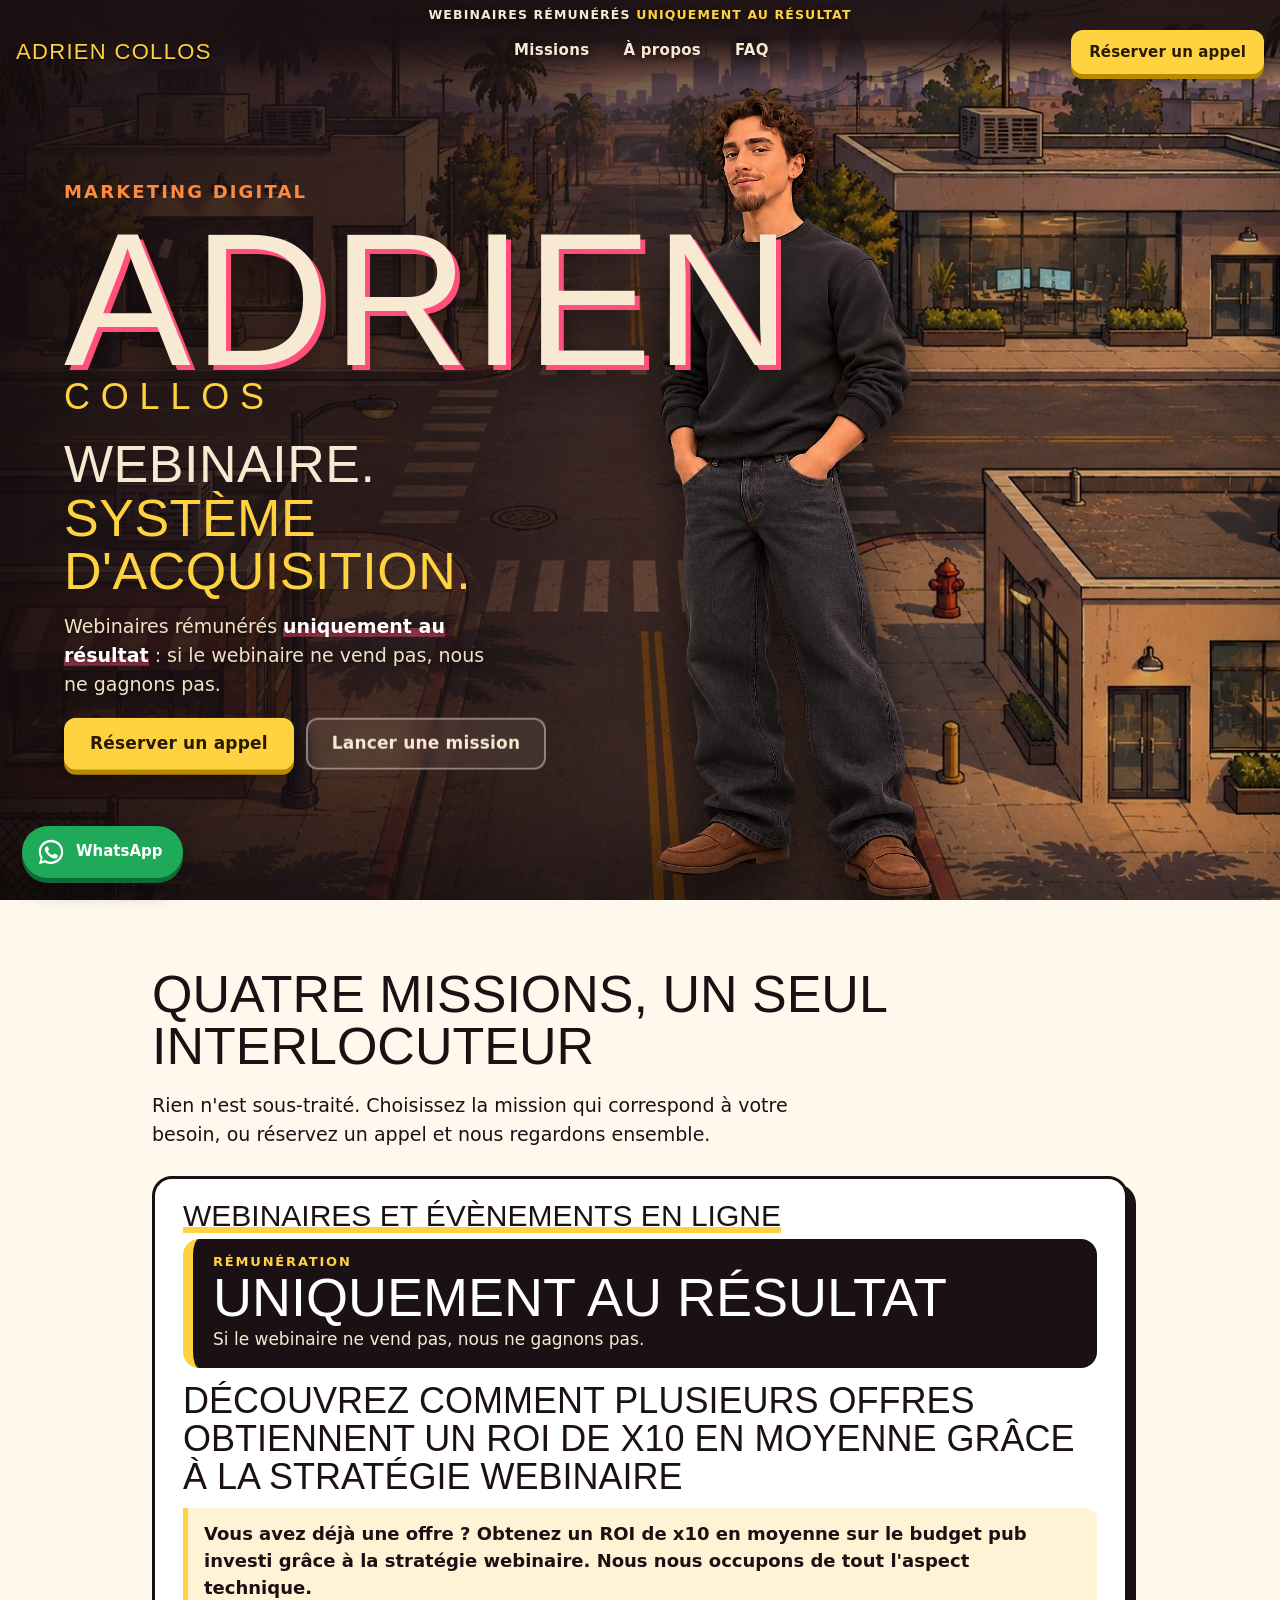
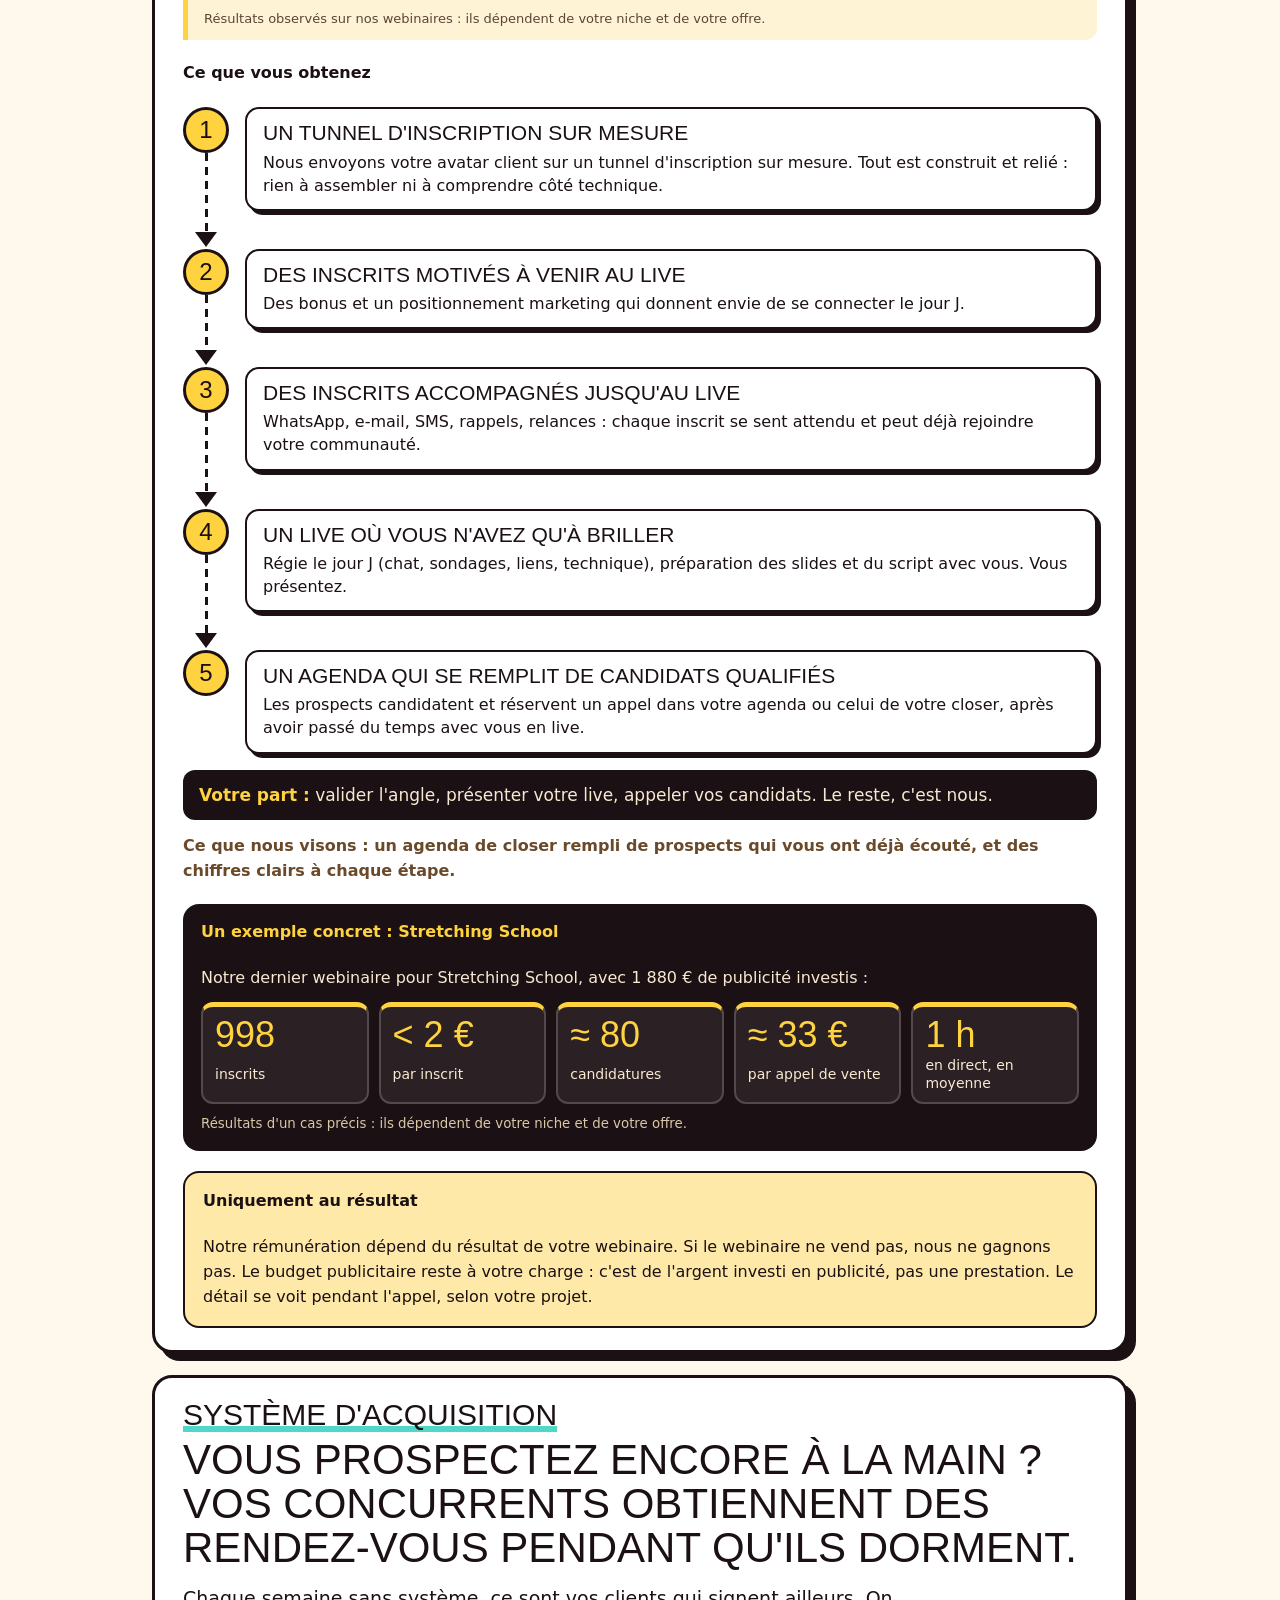
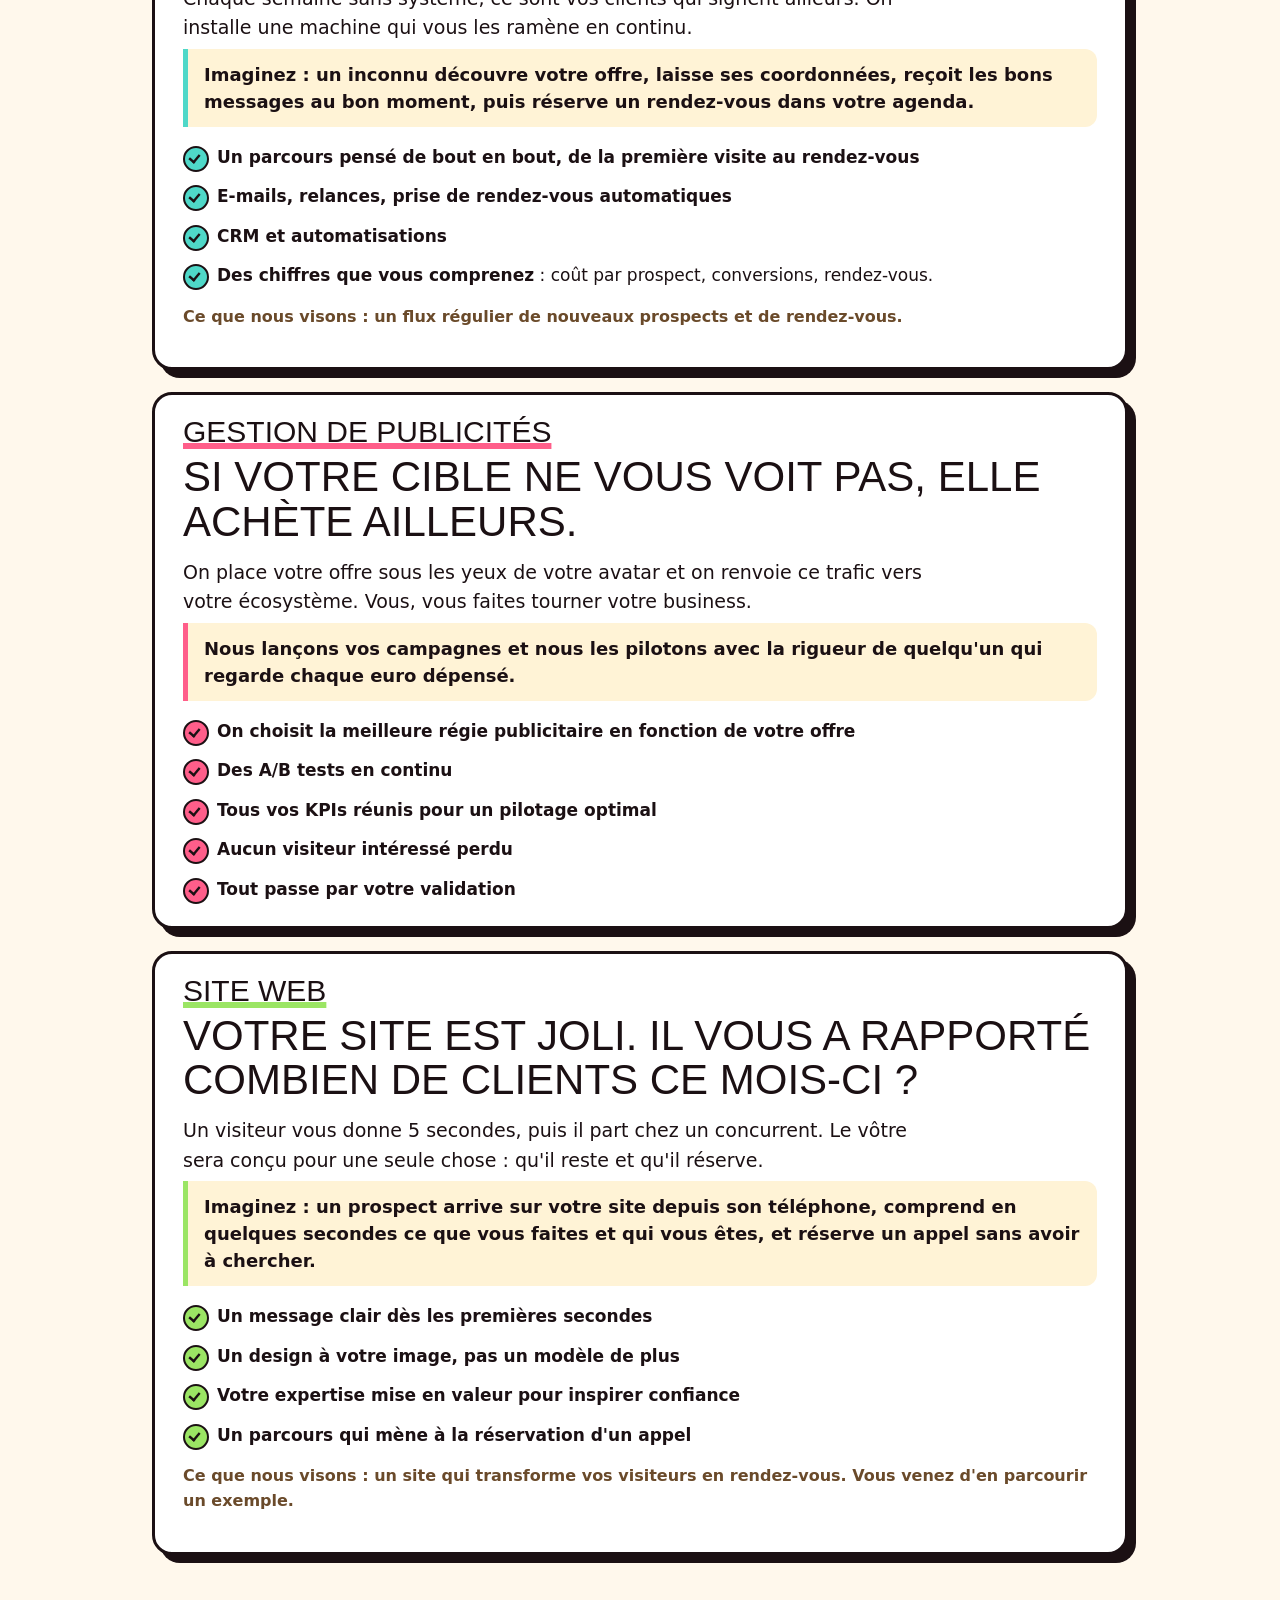
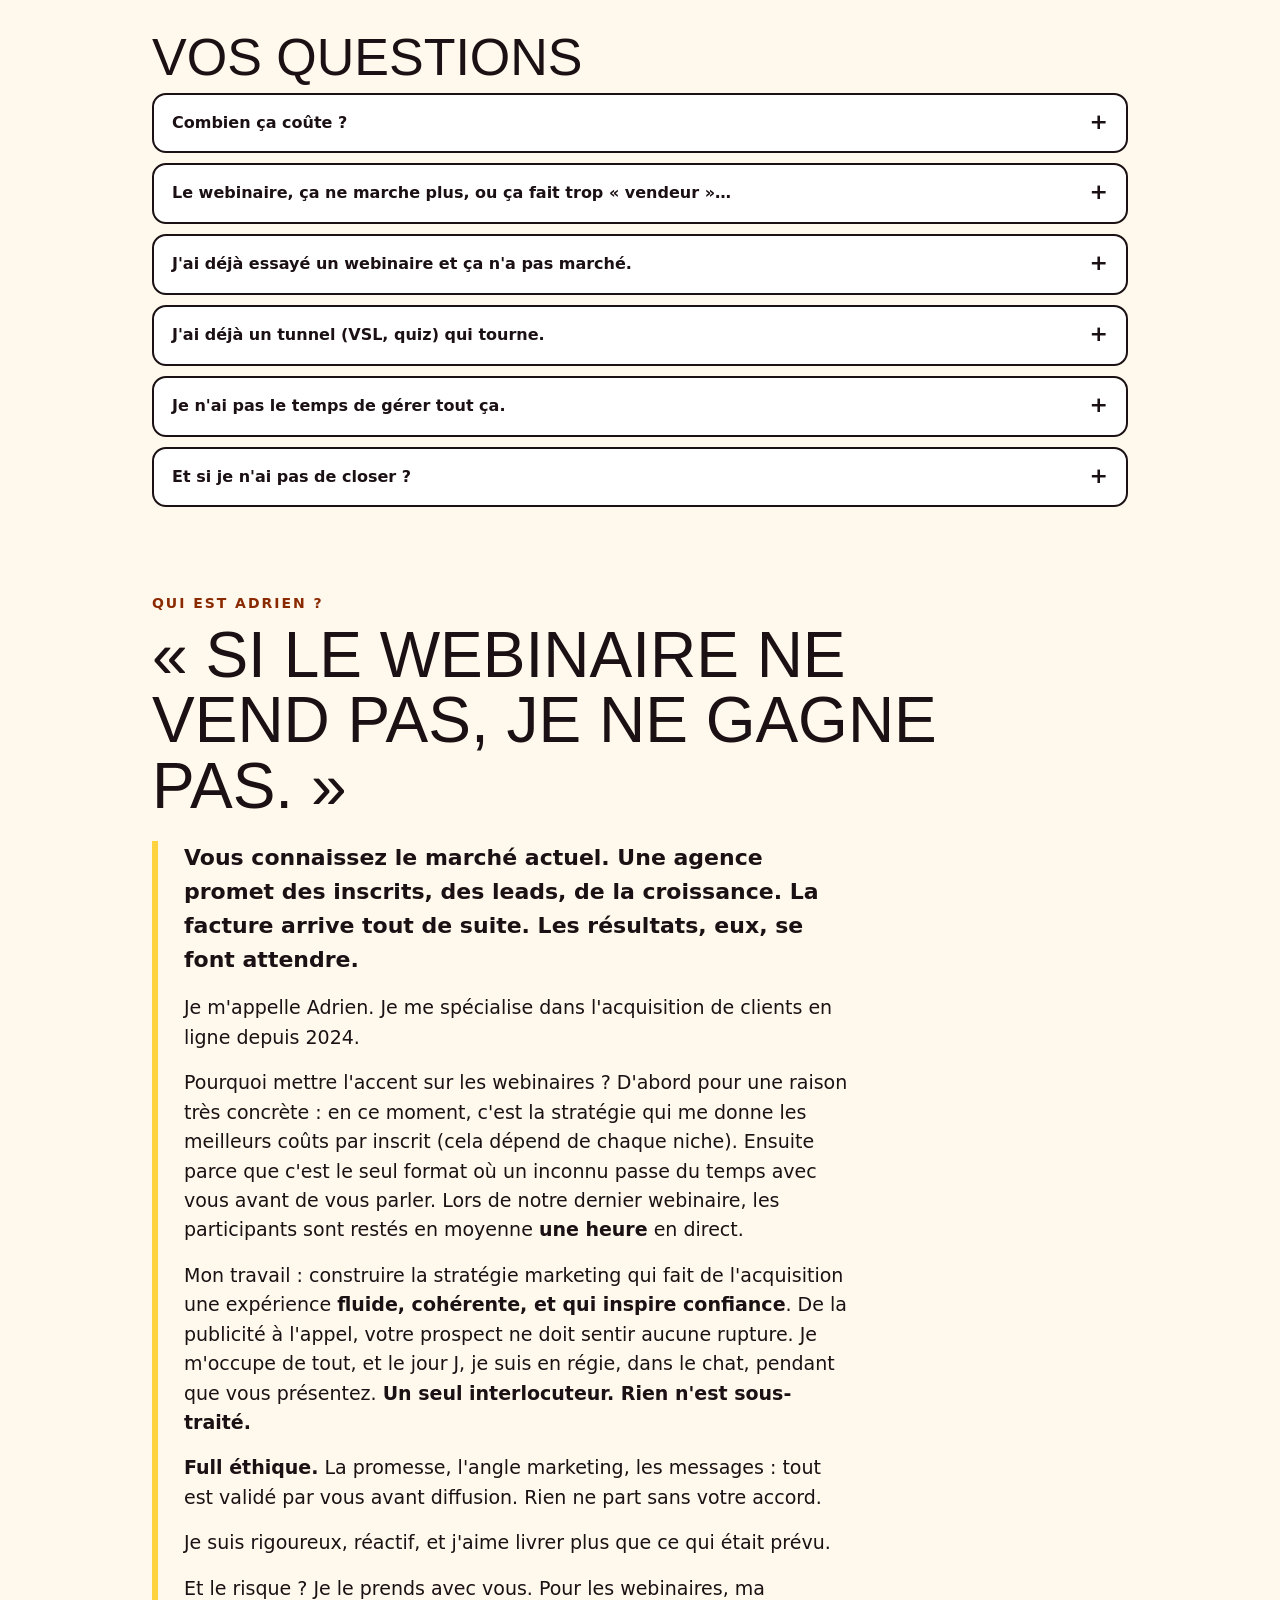
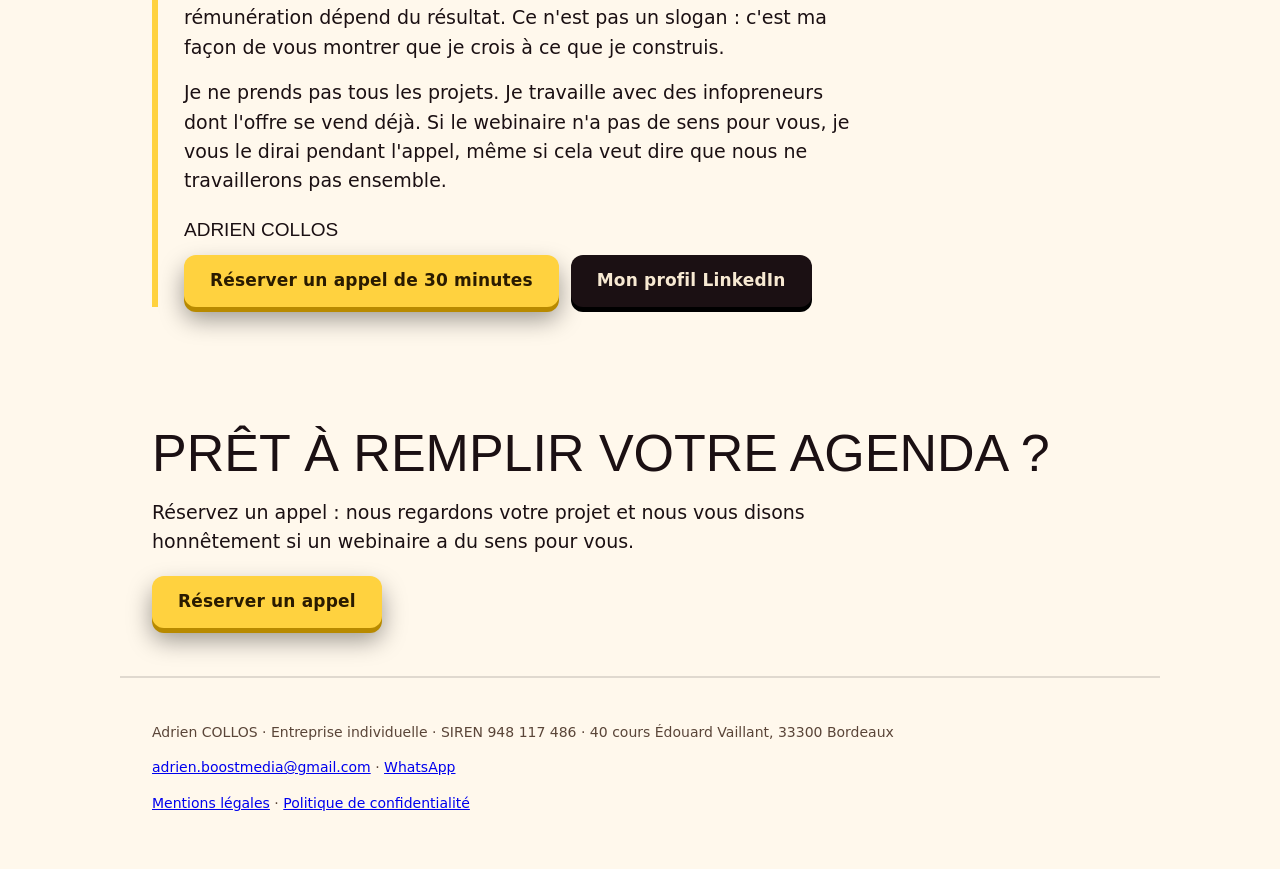
==== index.html @ 46145ba4 "Version dans les liens CSS et JS pour éviter les anciens fichiers en cache Co-Authored-By: Claude So" ====
<!doctype html>
<html lang="fr">
<head>
<meta charset="utf-8">
<meta name="viewport" content="width=device-width,initial-scale=1,viewport-fit=cover">
<title>Adrien COLLOS · Webinaires à la performance et système d'acquisition</title>
<meta name="description" content="Adrien COLLOS met en place votre webinaire automatisé et votre système d'acquisition. Webinaires à la performance : rémunération uniquement au résultat. Réservez un appel.">
<meta name="theme-color" content="#1b1013">
<link rel="canonical" href="https://adriencollos.com/">
<meta property="og:type" content="website">
<meta property="og:locale" content="fr_FR">
<meta property="og:title" content="Adrien COLLOS · Webinaires à la performance">
<meta property="og:description" content="Webinaires à la performance : rémunération uniquement au résultat. Un seul interlocuteur, de la stratégie au jour J.">
<meta property="og:url" content="https://adriencollos.com/">
<meta property="og:image" content="https://adriencollos.com/assets/og-image.jpg">
<meta property="og:image:width" content="1200">
<meta property="og:image:height" content="630">
<meta property="og:image:alt" content="Adrien COLLOS, webinaire et système d'acquisition, rémunération uniquement au résultat">
<meta name="twitter:card" content="summary_large_image">
<link rel="preload" as="image" href="assets/scene-mobile.jpg" media="(orientation: portrait)">
<link rel="preload" as="image" href="assets/scene-desktop.jpg" media="(orientation: landscape)">
<link rel="icon" href="favicon.ico" sizes="48x48">
<link rel="icon" type="image/png" sizes="32x32" href="assets/favicon-32.png">
<link rel="apple-touch-icon" href="assets/apple-touch-icon.png">
<link rel="stylesheet" href="style.css?v=20261125a">
</head>
<body data-mode="landing">
<a class="skip" href="#contenu">Passer l'intro et lire la version texte</a>

<header class="hud" aria-label="Barre principale">
  <p class="hud-strip">Webinaires rémunérés <b>uniquement au résultat</b></p>
  <div class="hud-bar">
    <a class="hud-brand" href="#jeu" aria-label="Adrien COLLOS, retour en haut"><span class="hud-name">Adrien COLLOS</span></a>
    <nav class="hud-nav" aria-label="Sections du site"><a href="#t-missions">Missions</a><a href="#t-about">À propos</a><a href="#t-faq">FAQ</a></nav>
    <a class="btn btn-primary btn-sm" href="reserver.html">Réserver un appel</a>
  </div>
</header>

<main>
<section class="hero" id="jeu" aria-label="Carte interactive des missions">
  <div class="viewport" id="viewport">
    <div class="stage" id="stage">
      <picture>
        <source media="(orientation: portrait)" srcset="assets/scene-mobile.jpg">
        <img id="scene" src="assets/scene-desktop.jpg" width="1672" height="941" alt="Un carrefour de ville au coucher du soleil, avec un studio, un bureau, une boutique et un atelier web." fetchpriority="high" decoding="async">
      </picture>
      <div class="pins" id="pins"></div>
      <div class="avatar" id="avatar" role="img" aria-label="Avatar d'Adrien COLLOS"><span class="shadow"></span><span class="sprite"></span></div>
      <svg class="debug" id="debug" hidden></svg>
    </div>
    <div class="shade" aria-hidden="true"></div>
  </div>

  <div class="hero-avatar" role="img" aria-label="Adrien COLLOS, debout, une main dans la poche, sourire en coin"><i class="ha-top"></i><i class="ha-bottom"></i></div>

  <div class="card" id="card">
    <p class="kicker">Marketing digital</p>
    <h1><span class="big">Adrien</span><span class="small">Collos</span></h1>
    <p class="promise">Webinaire.<br><span>Système d'acquisition.</span></p>
    <p class="trust">Webinaires rémunérés <strong>uniquement au résultat</strong>&nbsp;: si le webinaire ne vend pas, nous ne gagnons pas.</p>
    <div class="cta">
      <a class="btn btn-primary" href="reserver.html">Réserver un appel</a>
      <button class="btn btn-ghost" type="button" id="start">Lancer une mission</button>
    </div>
  </div>

  <p class="toast" id="toast" role="status"></p>

  <div class="map" id="map" aria-label="Mini-carte des missions"></div>

  <nav class="chips" id="chips" aria-label="Missions"></nav>
</section>

<div id="contenu" class="plain">
  <section class="wrap" aria-labelledby="t-missions">
    <h2 id="t-missions">Quatre missions, un seul interlocuteur</h2>
    <p class="lead">Rien n'est sous-traité. Choisissez la mission qui correspond à votre besoin, ou réservez un appel et nous regardons ensemble.</p>

    <div class="missions" id="missions">

      <article class="mission" id="m1" style="--c:#ffd23f" data-n="1" data-short="Webinaires" data-color="#ffd23f">
        <h3 data-title>Webinaires et évènements en ligne</h3>
        <div class="resultbanner"><span>Rémunération</span><strong>Uniquement au résultat</strong><em>Si le webinaire ne vend pas, nous ne gagnons pas.</em></div>
        <p class="headline">Découvrez comment plusieurs offres obtiennent un ROI de x10 en moyenne grâce à la stratégie webinaire</p>
        <p class="scene">Vous avez déjà une offre&nbsp;? Obtenez un ROI de x10 en moyenne sur le budget pub investi grâce à la stratégie webinaire. Nous nous occupons de tout l'aspect technique.<small>Résultats observés sur nos webinaires&nbsp;: ils dépendent de votre niche et de votre offre.</small></p>

        <h4>Ce que vous obtenez</h4>
        <ol class="flow">
          <li><span class="n">1</span><div class="fc"><b>Un tunnel d'inscription sur mesure</b><p>Nous envoyons votre avatar client sur un tunnel d'inscription sur mesure. Tout est construit et relié&nbsp;: rien à assembler ni à comprendre côté technique.</p></div></li>
          <li><span class="n">2</span><div class="fc"><b>Des inscrits motivés à venir au live</b><p>Des bonus et un positionnement marketing qui donnent envie de se connecter le jour J.</p></div></li>
          <li><span class="n">3</span><div class="fc"><b>Des inscrits accompagnés jusqu'au live</b><p>WhatsApp, e-mail, SMS, rappels, relances&nbsp;: chaque inscrit se sent attendu et peut déjà rejoindre votre communauté.</p></div></li>
          <li><span class="n">4</span><div class="fc"><b>Un live où vous n'avez qu'à briller</b><p>Régie le jour J (chat, sondages, liens, technique), préparation des slides et du script avec vous. Vous présentez.</p></div></li>
          <li><span class="n">5</span><div class="fc"><b>Un agenda qui se remplit de candidats qualifiés</b><p>Les prospects candidatent et réservent un appel dans votre agenda ou celui de votre closer, après avoir passé du temps avec vous en live.</p></div></li>
        </ol>
        <p class="yourpart"><b>Votre part&nbsp;:</b> valider l'angle, présenter votre live, appeler vos candidats. Le reste, c'est nous.</p>
        <p class="note">Ce que nous visons : un agenda de closer rempli de prospects qui vous ont déjà écouté, et des chiffres clairs à chaque étape.</p>

        <aside class="proof">
          <h4>Un exemple concret : Stretching School</h4>
          <p>Notre dernier webinaire pour Stretching School, avec 1&nbsp;880&nbsp;€ de publicité investis&nbsp;:</p>
          <div class="stats">
            <div class="stat"><strong>998</strong><span>inscrits</span></div>
            <div class="stat"><strong>&lt;&nbsp;2&nbsp;€</strong><span>par inscrit</span></div>
            <div class="stat"><strong>≈&nbsp;80</strong><span>candidatures</span></div>
            <div class="stat"><strong>≈&nbsp;33&nbsp;€</strong><span>par appel de vente</span></div>
            <div class="stat"><strong>1&nbsp;h</strong><span>en direct, en moyenne</span></div>
          </div>
          <small>Résultats d'un cas précis&nbsp;: ils dépendent de votre niche et de votre offre.</small>
        </aside>

        <aside class="model">
          <h4>Uniquement au résultat</h4>
          <p>Notre rémunération dépend du résultat de votre webinaire. Si le webinaire ne vend pas, nous ne gagnons pas. Le budget publicitaire reste à votre charge&nbsp;: c'est de l'argent investi en publicité, pas une prestation. Le détail se voit pendant l'appel, selon votre projet.</p>
        </aside>
      </article>

      <article class="mission" id="m2" style="--c:#4fd8c8" data-n="2" data-short="Acquisition" data-color="#4fd8c8">
        <h3 data-title>Système d'acquisition</h3>
        <p class="hook">Vous prospectez encore à la main&nbsp;? Vos concurrents obtiennent des rendez-vous pendant qu'ils dorment.</p>
        <p class="pitch">Chaque semaine sans système, ce sont vos clients qui signent ailleurs. On installe une machine qui vous les ramène en continu.</p>
        <p class="scene">Imaginez&nbsp;: un inconnu découvre votre offre, laisse ses coordonnées, reçoit les bons messages au bon moment, puis réserve un rendez-vous dans votre agenda.</p>
        <ul class="perks">
          <li><b>Un parcours pensé de bout en bout, de la première visite au rendez-vous</b></li>
          <li><b>E-mails, relances, prise de rendez-vous automatiques</b></li>
          <li><b>CRM et automatisations</b></li>
          <li><b>Des chiffres que vous comprenez</b>&nbsp;: coût par prospect, conversions, rendez-vous.</li>
        </ul>
        <p class="note">Ce que nous visons&nbsp;: un flux régulier de nouveaux prospects et de rendez-vous.</p>
      </article>

      <article class="mission" id="m3" style="--c:#ff5e8a" data-n="3" data-short="Publicités" data-color="#ff5e8a">
        <h3 data-title>Gestion de publicités</h3>
        <p class="hook">Si votre cible ne vous voit pas, elle achète ailleurs.</p>
        <p class="pitch">On place votre offre sous les yeux de votre avatar et on renvoie ce trafic vers votre écosystème. Vous, vous faites tourner votre business.</p>
        <p class="scene">Nous lançons vos campagnes et nous les pilotons avec la rigueur de quelqu'un qui regarde chaque euro dépensé.</p>
        <ul class="perks">
          <li><b>On choisit la meilleure régie publicitaire en fonction de votre offre</b></li>
          <li><b>Des A/B tests en continu</b></li>
          <li><b>Tous vos KPIs réunis pour un pilotage optimal</b></li>
          <li><b>Aucun visiteur intéressé perdu</b></li>
          <li><b>Tout passe par votre validation</b></li>
        </ul>
      </article>

      <article class="mission" id="m4" style="--c:#9be564" data-n="4" data-short="Site web" data-color="#9be564">
        <h3 data-title>Site web</h3>
        <p class="hook">Votre site est joli. Il vous a rapporté combien de clients ce mois-ci&nbsp;?</p>
        <p class="pitch">Un visiteur vous donne 5 secondes, puis il part chez un concurrent. Le vôtre sera conçu pour une seule chose&nbsp;: qu'il reste et qu'il réserve.</p>
        <p class="scene">Imaginez&nbsp;: un prospect arrive sur votre site depuis son téléphone, comprend en quelques secondes ce que vous faites et qui vous êtes, et réserve un appel sans avoir à chercher.</p>
        <ul class="perks">
          <li><b>Un message clair dès les premières secondes</b></li>
          <li><b>Un design à votre image, pas un modèle de plus</b></li>
          <li><b>Votre expertise mise en valeur pour inspirer confiance</b></li>
          <li><b>Un parcours qui mène à la réservation d'un appel</b></li>
        </ul>
        <p class="note">Ce que nous visons&nbsp;: un site qui transforme vos visiteurs en rendez-vous. Vous venez d'en parcourir un exemple.</p>
      </article>
    </div>
  </section>

  <section class="wrap" aria-labelledby="t-faq">
    <h2 id="t-faq">Vos questions</h2>
    <details><summary>Combien ça coûte&nbsp;?</summary><p>Pour les webinaires, notre rémunération est uniquement au résultat&nbsp;: si le webinaire ne vend pas, nous ne gagnons pas. Le budget publicitaire reste à votre charge. Pour les autres missions, le tarif dépend de votre projet. Dans tous les cas, nous en parlons pendant l'appel.</p></details>
    <details><summary>Le webinaire, ça ne marche plus, ou ça fait trop «&nbsp;vendeur&nbsp;»…</summary><p>Notre objectif n'est pas le nombre d'inscrits mais la candidature qualifiée&nbsp;: un prospect qui a passé du temps avec vous avant l'appel. Pour Stretching School, les participants sont restés en moyenne une heure en direct.</p></details>
    <details><summary>J'ai déjà essayé un webinaire et ça n'a pas marché.</summary><p>Souvent, le problème vient d'un point précis&nbsp;: la promesse, la publicité, les relances, la régie ou le passage à la candidature. Nous commençons par l'identifier pendant l'appel.</p></details>
    <details><summary>J'ai déjà un tunnel (VSL, quiz) qui tourne.</summary><p>Le webinaire s'ajoute à votre tunnel existant&nbsp;: il alimente l'agenda de votre closer sans le remplacer.</p></details>
    <details><summary>Je n'ai pas le temps de gérer tout ça.</summary><p>Vous avez un seul interlocuteur pour tout&nbsp;: stratégie, tunnel, automatisations, publicité et régie le jour J. Rien n'est sous-traité.</p></details>
    <details><summary>Et si je n'ai pas de closer&nbsp;?</summary><p>C'est un point à aborder pendant l'appel, selon votre situation.</p></details>
  </section>

  <section class="wrap about" aria-labelledby="t-about">
    <p class="about-kicker">Qui est Adrien&nbsp;?</p>
    <h2 id="t-about">«&nbsp;Si le webinaire ne vend pas, je ne gagne pas.&nbsp;»</h2>
    <div class="about-body">
      <p class="about-lead">Vous connaissez le marché actuel. Une agence promet des inscrits, des leads, de la croissance. La facture arrive tout de suite. Les résultats, eux, se font attendre.</p>
      <p>Je m'appelle Adrien. Je me spécialise dans l'acquisition de clients en ligne depuis 2024.</p>
      <p>Pourquoi mettre l'accent sur les webinaires&nbsp;? D'abord pour une raison très concrète&nbsp;: en ce moment, c'est la stratégie qui me donne les meilleurs coûts par inscrit (cela dépend de chaque niche). Ensuite parce que c'est le seul format où un inconnu passe du temps avec vous avant de vous parler. Lors de notre dernier webinaire, les participants sont restés en moyenne <strong>une heure</strong> en direct.</p>
      <p>Mon travail&nbsp;: construire la stratégie marketing qui fait de l'acquisition une expérience <strong>fluide, cohérente, et qui inspire confiance</strong>. De la publicité à l'appel, votre prospect ne doit sentir aucune rupture. Je m'occupe de tout, et le jour J, je suis en régie, dans le chat, pendant que vous présentez. <strong>Un seul interlocuteur. Rien n'est sous-traité.</strong></p>
      <p><strong>Full éthique.</strong> La promesse, l'angle marketing, les messages&nbsp;: tout est validé par vous avant diffusion. Rien ne part sans votre accord.</p>
      <p>Je suis rigoureux, réactif, et j'aime livrer plus que ce qui était prévu.</p>
      <p>Et le risque&nbsp;? Je le prends avec vous. Pour les webinaires, ma rémunération dépend du résultat. Ce n'est pas un slogan&nbsp;: c'est ma façon de vous montrer que je crois à ce que je construis.</p>
      <p>Je ne prends pas tous les projets. Je travaille avec des infopreneurs dont l'offre se vend déjà. Si le webinaire n'a pas de sens pour vous, je vous le dirai pendant l'appel, même si cela veut dire que nous ne travaillerons pas ensemble.</p>
      <p class="about-sign">Adrien COLLOS</p>
      <p class="about-cta"><a class="btn btn-primary" href="reserver.html">Réserver un appel de 30&nbsp;minutes</a> <a class="btn btn-dark" href="https://www.linkedin.com/in/adrien-collos-795b80221/" target="_blank" rel="noopener">Mon profil LinkedIn</a></p>
    </div>
  </section>

  <section class="wrap final" aria-labelledby="t-final">
    <h2 id="t-final">Prêt à remplir votre agenda&nbsp;?</h2>
    <p class="lead">Réservez un appel&nbsp;: nous regardons votre projet et nous vous disons honnêtement si un webinaire a du sens pour vous.</p>
    <a class="btn btn-primary" href="reserver.html">Réserver un appel</a>
  </section>

  <footer class="wrap foot">
    <p>Adrien COLLOS · Entreprise individuelle · SIREN 948 117 486 · 40 cours Édouard Vaillant, 33300 Bordeaux</p>
    <p><a href="mailto:adrien.boostmedia@gmail.com">adrien.boostmedia@gmail.com</a> · <a href="https://wa.me/33689753526" target="_blank" rel="noopener">WhatsApp</a></p>
    <p><a href="mentions-legales.html">Mentions légales</a> · <a href="confidentialite.html">Politique de confidentialité</a></p>
  </footer>
</div>
</main>

<dialog id="mission-dialog" aria-labelledby="md-title">
  <div class="dlg">
    <button class="x" type="button" data-close aria-label="Fermer">×</button>
    <p class="md-kicker" id="md-kicker"></p>
    <h2 id="md-title"></h2>
    <div id="md-body"></div>
    <div class="md-foot"><a class="btn btn-primary" href="reserver.html">En parler lors d'un appel</a></div>
  </div>
</dialog>

<a class="wa" href="https://wa.me/33689753526?text=Bonjour%20Adrien%2C%20je%20vous%20%C3%A9cris%20depuis%20votre%20site." target="_blank" rel="noopener" aria-label="Écrire à Adrien sur WhatsApp">
  <svg viewBox="0 0 32 32" width="30" height="30" aria-hidden="true"><path fill="currentColor" d="M16 3C8.8 3 3 8.7 3 15.8c0 2.5.7 4.8 2 6.8L3 29l6.6-1.9c1.9 1 4 1.6 6.4 1.6 7.2 0 13-5.7 13-12.8S23.2 3 16 3zm0 23.300c-2.100 0-4-.6-5.700-1.600l-.4-.2-3.900 1.100 1.100-3.800-.3-.4a10.200 10.200 0 0 1-1.600-5.500C5.200 10.200 10 5.600 16 5.600s10.800 4.600 10.800 10.200S21.900 26.300 16 26.300zm5.900-7.600c-.3-.2-1.900-.9-2.200-1-.3-.1-.5-.2-.7.200-.2.300-.8 1-1 1.200-.2.200-.4.200-.7.100-.3-.2-1.400-.5-2.600-1.600-1-.9-1.600-1.900-1.800-2.200-.2-.3 0-.5.100-.7l.5-.6c.2-.2.200-.3.300-.5.100-.2.100-.4 0-.6l-1-2.300c-.3-.6-.5-.5-.7-.5h-.6c-.2 0-.6.100-.9.400-.3.300-1.200 1.100-1.200 2.800s1.200 3.200 1.400 3.500c.2.200 2.400 3.700 5.900 5.100 3.500 1.400 3.500.9 4.100.9.600-.1 2-.8 2.300-1.600.3-.8.300-1.500.2-1.600-.1-.2-.3-.3-.6-.4z"/></svg>
  <span>WhatsApp</span>
</a>

<script src="main.js?v=20261125a"></script>
</body>
</html>
---- style.css ----
:root{
  --ink:#1b1013; --ink2:#2a181c; --sand:#f7e9d2; --paper:#fff8ec; --orange:#ff8a3d; --pink:#ff4f7a; --yel:#ffd23f; --teal:#4fd8c8;
  --display:"Impact","Haettenschweiler","Arial Narrow Bold","Arial Black",sans-serif;
  --body:system-ui,-apple-system,"Segoe UI",Roboto,"Helvetica Neue",Arial,sans-serif;
}
*{box-sizing:border-box}
html{scroll-behavior:smooth}
body{margin:0;background:var(--ink);color:var(--sand);font-family:var(--body);line-height:1.55;-webkit-font-smoothing:antialiased}
img{max-width:100%}
.skip{position:absolute;left:12px;top:-60px;z-index:100;background:var(--yel);color:#000;padding:10px 14px;border-radius:8px;font-weight:700;text-decoration:none}
.skip:focus{top:12px}
.sr-only{position:absolute;width:1px;height:1px;overflow:hidden;clip:rect(0 0 0 0);white-space:nowrap}

/* boutons */
.btn{display:inline-flex;align-items:center;justify-content:center;gap:8px;min-height:52px;padding:0 24px;border-radius:12px;border:2px solid transparent;font:800 17px/1 var(--body);letter-spacing:.01em;text-decoration:none;cursor:pointer;transition:transform .15s,box-shadow .15s,background .15s}
.btn:focus-visible,.pin:focus-visible,.chip:focus-visible,.x:focus-visible,summary:focus-visible{outline:3px solid #fff;outline-offset:3px}
.btn-primary{background:var(--yel);color:#2a1b00;box-shadow:0 5px 0 #b88a00,0 12px 24px #0006}
.btn-primary:hover{transform:translateY(2px);box-shadow:0 3px 0 #b88a00,0 8px 18px #0006}
.btn-ghost{background:#ffffff14;color:var(--sand);border-color:#ffffff66;backdrop-filter:blur(6px)}
.btn-ghost:hover{background:#ffffff26}
.btn-sm{min-height:44px;padding:0 16px;font-size:15px}

/* HUD */
.hud{position:fixed;z-index:30;left:0;right:0;top:0;display:flex;align-items:center;justify-content:space-between;gap:12px;padding:10px 16px;padding-top:max(10px,env(safe-area-inset-top));background:linear-gradient(#1b1013d9,#1b101300);pointer-events:none}
.hud>*{pointer-events:auto}
.hud.solid{background:#1b1013f5;box-shadow:0 6px 20px #0006;transition:background .3s}
.hud-name{font:400 22px/1 var(--display);letter-spacing:.06em;text-transform:uppercase;color:var(--sand);text-shadow:0 2px 0 #000a}
.hud-mode{display:none;font-size:19px;font-weight:800;letter-spacing:.05em;text-transform:uppercase;color:var(--sand);text-shadow:0 2px 10px #000c}
.hud-mode::before{content:"";display:inline-block;width:28px;height:3px;background:var(--yel);vertical-align:middle;margin-right:12px}
@media(min-width:900px){.hud-mode{display:inline-block}}

/* scène */
.hero{position:relative;height:100svh;min-height:560px;overflow:hidden;background:#2a1a16}
.viewport{position:absolute;inset:0;overflow:hidden}
.stage{position:absolute;left:0;top:0;transform-origin:0 0;will-change:transform;background:linear-gradient(#6a3340 0%,#c8693c 22%,#7a4a38 45%,#3a2622 100%)}
.stage picture,.stage img{display:block;width:100%;height:100%}
.stage img{user-select:none;-webkit-user-drag:none}
.shade{position:absolute;inset:0;pointer-events:none;transition:opacity .6s;background:
  linear-gradient(90deg,#1b1013e6 0%,#1b1013bf 35%,#1b101355 62%,#1b101300 100%)}
body[data-mode="game"] .shade{opacity:0}
.viewport::after{content:"";position:absolute;inset:0;pointer-events:none;box-shadow:inset 0 0 160px #0008}
body[data-mode="landing"] .stage img{filter:brightness(.92)}
.stage img{transition:filter .6s}

/* avatar */
.avatar{position:absolute;z-index:5;left:0;top:0;pointer-events:none}
.avatar .sprite{position:absolute;left:50%;bottom:0;display:block;background-repeat:no-repeat;transform:translateX(-50%);filter:drop-shadow(0 6px 6px #0006)}
.avatar .shadow{position:absolute;left:50%;bottom:-2%;width:60%;height:12%;transform:translateX(-50%);border-radius:50%;background:radial-gradient(#000a,#0000 70%)}
.avatar.flip .sprite{transform:translateX(-50%) scaleX(-1)}

/* pastilles de mission */
.pins{position:absolute;inset:0}
.pin{position:absolute;z-index:6;transform:translate(-50%,-100%);display:flex;flex-direction:column;align-items:center;gap:6px;border:0;background:none;padding:6px;cursor:pointer;font-family:var(--body);color:#fff}
.pin .dot{width:var(--pd,64px);height:var(--pd,64px);border-radius:50%;display:grid;place-items:center;background:var(--c);color:#1b1013;font:400 calc(var(--pd,64px)*.55)/1 var(--display);border:calc(var(--pd,64px)*.07) solid #1b1013;box-shadow:0 0 0 calc(var(--pd,64px)*.06) #fff,0 8px 18px #0008}
.pin .lbl{font-weight:800;font-size:var(--pf,20px);letter-spacing:.02em;background:#1b1013e6;color:#fff;border-radius:8px;padding:.25em .6em;white-space:nowrap;border:1px solid var(--c)}
.pin:hover .dot,.pin.on .dot{transform:scale(1.12)}
.pin::after{content:"";position:absolute;left:50%;top:calc(var(--pd,64px) + 4px);width:var(--pd,64px);height:var(--pd,64px);margin-left:calc(var(--pd,64px)/-2);border-radius:50%;border:3px solid var(--c);opacity:0;pointer-events:none}
@keyframes bob{50%{transform:translateY(-6px)}}
@keyframes ring{0%{opacity:.9;transform:scale(.8)}100%{opacity:0;transform:scale(1.7)}}

/* carte d'accueil */
.card{position:absolute;z-index:10;left:clamp(18px,5vw,84px);top:50%;transform:translateY(-46%);width:min(560px,calc(100% - 36px));transition:opacity .5s,transform .5s;display:flex;flex-direction:column;gap:14px}
body[data-mode="game"] .card{opacity:0;pointer-events:none;transform:translateY(-46%) translateX(-30px)}
.kicker{margin:0;font-size:13px;font-weight:800;letter-spacing:.16em;text-transform:uppercase;color:var(--orange)}
h1{margin:0;display:flex;align-items:flex-end;flex-wrap:wrap;gap:0 14px;text-transform:uppercase;line-height:.84}
h1 .big{font:400 clamp(88px,15vw,190px)/.84 var(--display);letter-spacing:.01em;color:var(--sand);text-shadow:5px 5px 0 var(--pink),0 12px 30px #0008}
h1 .small{font:400 clamp(22px,3.2vw,36px)/1 var(--display);letter-spacing:.3em;color:var(--yel);padding-bottom:.25em}
.promise{margin:0;font:400 clamp(30px,4.6vw,52px)/1.02 var(--display);text-transform:uppercase;letter-spacing:.01em}
.promise span{color:var(--yel)}
.trust{margin:0;max-width:440px;font-size:clamp(16px,1.5vw,19px);color:#f3e2c6;text-shadow:0 1px 8px #000b}
.trust strong{color:#fff;background:linear-gradient(transparent 60%,#ff4f7a88 60%)}
.cta{display:flex;flex-wrap:wrap;gap:12px;margin-top:4px}

/* toast */
.toast{position:absolute;z-index:12;left:50%;top:76px;transform:translate(-50%,-10px);margin:0;max-width:calc(100% - 32px);text-align:center;background:#1b1013ee;color:#fff;border:1px solid #ffffff44;border-radius:999px;padding:10px 18px;font-size:15px;font-weight:700;opacity:0;pointer-events:none;transition:.4s}
.toast.show{opacity:1;transform:translate(-50%,0)}

/* mini-carte */
.map{position:absolute;z-index:12;right:18px;bottom:18px;border-radius:18px;padding:6px;background:#1b1013;border:2px solid #fff;box-shadow:0 0 0 3px #1b1013,0 14px 34px #000a;width:clamp(190px,17vw,250px)}
.map svg{display:block;width:100%;height:auto;border-radius:12px}
.map .mdot{cursor:pointer}
.map .mdot circle{transition:r .15s}
.map .mdot:hover circle,.map .mdot:focus-visible circle{stroke:#fff;stroke-width:10}
.map .mdot:focus-visible{outline:none}
.map .me{transition:transform .08s linear}

/* puces missions (accès simple, tactile) */
.chips{position:absolute;z-index:12;left:18px;right:290px;bottom:18px;display:flex;gap:8px;flex-wrap:wrap}
.chip{display:inline-flex;align-items:center;gap:8px;min-height:46px;padding:0 14px 0 8px;border-radius:999px;border:2px solid #ffffff55;background:#1b1013dd;color:#fff;font:800 15px/1 var(--body);cursor:pointer;backdrop-filter:blur(6px)}
.chip b{display:grid;place-items:center;width:30px;height:30px;border-radius:50%;background:var(--c);color:#1b1013;font:400 18px/1 var(--display)}
.chip:hover{border-color:var(--c)}
body[data-mode="landing"] .chips{display:none}

@media(max-width:899px),(orientation:portrait){
  .hud-name{font-size:19px}
  .shade{background:linear-gradient(#1b1013f2 0%,#1b1013d9 42%,#1b101366 70%,#1b101300 100%)}
  .card{left:16px;right:16px;width:auto;top:68px;transform:none;gap:10px}
  body[data-mode="game"] .card{transform:translateY(-20px)}
  h1 .big{font-size:clamp(84px,25vw,130px);text-shadow:4px 4px 0 var(--pink),0 8px 20px #0008}
  h1 .small{font-size:20px}
  .promise{font-size:clamp(28px,8vw,40px)}
  .trust{font-size:16px;max-width:none}
  .btn{min-height:50px;padding:0 14px;font-size:15.5px}
  .cta .btn{flex:1 1 0;white-space:nowrap}
  .kicker{font-size:11px;letter-spacing:.12em}
  .map{right:10px;bottom:76px;width:96px;padding:4px;border-width:2px;border-radius:14px}
  .chips{left:10px;right:10px;bottom:12px;flex-wrap:nowrap;gap:6px}
  .chip{flex:1;min-width:0;justify-content:center;padding:0 6px;font-size:12.5px;gap:5px}
  .chip b{display:none}
  .chip{border-color:var(--c);border-width:2px}
  .chip span{overflow:hidden;text-overflow:ellipsis;white-space:nowrap}
  .toast{top:64px}
}
@media(max-height:700px) and (max-width:899px){
  h1 .big{font-size:72px}.promise{font-size:26px}.kicker{display:none}.trust{font-size:14.5px}
}

/* fenêtres */
dialog{border:0;padding:0;background:transparent;color:var(--ink);max-width:min(780px,calc(100% - 20px));width:100%;max-height:calc(100svh - 24px);overflow:visible}
dialog::backdrop{background:#1b1013d9;backdrop-filter:blur(4px)}
.dlg{position:relative;background:var(--paper);color:var(--ink);border-radius:22px;padding:34px clamp(18px,4vw,40px) 28px;max-height:calc(100svh - 24px);overflow:auto;border:4px solid var(--ink);box-shadow:0 0 0 3px var(--c,var(--yel)),0 30px 60px #000a;animation:pop .35s cubic-bezier(.2,.9,.3,1.2)}
.dlg.small{max-width:520px;margin:0 auto}
@keyframes pop{from{opacity:0;transform:translateY(24px) scale(.97)}}
.x{position:absolute;right:12px;top:10px;width:44px;height:44px;border-radius:50%;border:0;background:var(--ink);color:#fff;font-size:26px;line-height:1;cursor:pointer}
.md-kicker{margin:0 0 6px;font:800 13px/1 var(--body);letter-spacing:.14em;text-transform:uppercase;color:#9a5b00}
#md-title{margin:0 40px 12px 0;font:400 clamp(30px,5vw,46px)/1 var(--display);text-transform:uppercase}
.md-foot{margin-top:22px;position:sticky;bottom:-28px;padding:14px 0 4px;background:linear-gradient(#fff8ec00,#fff8ec 30%)}
.dlg h4{margin:22px 0 8px;font:400 22px/1.1 var(--display);text-transform:uppercase;letter-spacing:.02em}
.dlg .lead{font-size:18px;margin:0 0 6px}
.badge{display:inline-block;margin:0 0 10px;background:var(--ink);color:var(--yel);font:800 12px/1 var(--body);letter-spacing:.08em;text-transform:uppercase;padding:8px 12px;border-radius:999px}

/* parcours (ligne de temps) */
.journey{list-style:none;margin:14px 0 0;padding:0 0 0 22px;position:relative;display:grid;gap:12px}
.journey::before{content:"";position:absolute;left:7px;top:8px;bottom:8px;border-left:4px dotted #1b101366}
.journey li{position:relative;display:grid;gap:6px;background:#fff;border:2px solid var(--ink);border-radius:14px;padding:12px 14px}
.journey li::before{content:"";position:absolute;left:-23px;top:18px;width:16px;height:16px;border-radius:50%;background:var(--yel);border:3px solid var(--ink)}
.journey li.side{background:#e9fbf8;border-style:dashed}
.journey li.side::before{background:var(--teal)}
.journey b{font:400 20px/1 var(--display);text-transform:uppercase;letter-spacing:.02em}
.journey .p,.journey .c{font-size:15.5px;line-height:1.45}
.journey em{font-style:normal;font-weight:800}
.journey .p em{color:#a14a00}.journey .c em{color:#0b6e63}
@media(min-width:680px){.journey li{grid-template-columns:200px 1fr 1fr;gap:16px;align-items:start}}
.proof,.model{margin-top:20px;border-radius:16px;padding:16px 18px}
.proof{background:var(--ink);color:var(--sand)}
.proof h4,.model h4{margin-top:0}
.proof h4{color:var(--yel)}
.proof p{margin:0 0 8px}
.proof small{color:#d9c7a7;display:block;margin-top:6px}
.model{background:#ffe9a8;border:2px solid var(--ink)}
.model p{margin:0}
.list{margin:12px 0 0;padding-left:20px;display:grid;gap:8px}
.note{margin-top:14px;font-weight:700;color:#6a4a2a}

/* contenu texte sous la scène */
.plain{background:var(--paper);color:var(--ink);position:relative}
.wrap{max-width:1040px;margin:0 auto;padding:68px clamp(18px,4vw,32px) 8px}
.plain h2{margin:0 0 10px;font:400 clamp(32px,5vw,52px)/1 var(--display);text-transform:uppercase}
.plain .lead{font-size:19px;max-width:700px}
.missions{display:grid;gap:22px;margin-top:26px}
.plain .mission{background:#fff;border:3px solid var(--ink);border-radius:20px;padding:22px clamp(16px,3vw,28px);box-shadow:8px 8px 0 var(--ink)}
.plain .mission h3{margin:0 0 8px;font:400 30px/1 var(--display);text-transform:uppercase}
details{background:#fff;border:2px solid var(--ink);border-radius:14px;margin:10px 0;padding:0}
summary{cursor:pointer;font-weight:800;padding:16px 18px;list-style:none;min-height:52px}
summary::after{content:"+";float:right;font-size:22px;line-height:1}
details[open] summary::after{content:"−"}
details p{margin:0;padding:0 18px 16px}
.final{text-align:left;padding-bottom:48px}
.foot{padding-top:30px;padding-bottom:40px;font-size:14px;color:#5a4538;border-top:2px solid #1b101322}
.todo{background:#fff1c9;border:2px dashed #b88a00;border-radius:10px;padding:10px 14px;font-size:14px;color:#5a4000}
.debug{position:absolute;inset:0;width:100%;height:100%;pointer-events:none;z-index:20}

@media(prefers-reduced-motion:reduce){
  *,*::before,*::after{animation:none!important;transition:none!important}
  html{scroll-behavior:auto}
}

/* grand avatar de l'écran d'accueil (ordinateur) : juste à droite du texte.
   Deux moitiés d'image (netteté maximale) ; chargées seulement sur grand écran. */
.hero-avatar{display:none}
@media(min-width:900px) and (orientation:landscape){
  .hero-avatar{display:block;position:absolute;z-index:8;left:calc(clamp(18px,5vw,84px) + 560px + clamp(10px,2.4vw,48px));bottom:0;height:min(90%,940px);aspect-ratio:512/1484;pointer-events:none;filter:drop-shadow(0 22px 26px #0009);transition:opacity .6s,transform .7s cubic-bezier(.3,.7,.2,1)}
  .hero-avatar i{position:absolute;left:0;width:100%;height:50.14%;background-size:100% 100%;background-repeat:no-repeat}
  .hero-avatar .ha-top{top:0;background-image:url(assets/hero-adrien-top.avif)}
  .hero-avatar .ha-bottom{bottom:0;background-image:url(assets/hero-adrien-bottom.avif)}
  body[data-mode="game"] .hero-avatar{opacity:0;transform:translateX(60px)}
  /* en accueil, un seul Adrien : le grand ; le petit apparaît quand le jeu commence */
  .avatar{transition:opacity .5s .3s}
  body[data-mode="landing"] .avatar{opacity:0}
  body[data-mode="landing"] .map{opacity:0;pointer-events:none}
  .map{transition:opacity .5s .3s}
}

/* bouton WhatsApp flottant */
.wa{position:fixed;z-index:30;left:16px;bottom:16px;display:inline-flex;align-items:center;gap:10px;min-height:52px;padding:0 14px;border-radius:999px;background:#1faa5a;color:#fff;font-weight:800;font-size:15px;text-decoration:none;box-shadow:0 5px 0 #0e6a36,0 10px 22px #0006;transition:transform .15s,box-shadow .15s}
.wa:hover{transform:translateY(2px);box-shadow:0 3px 0 #0e6a36,0 6px 16px #0006}
.wa:focus-visible{outline:3px solid #fff;outline-offset:3px}
.wa span{display:none}
@media(min-width:700px){.wa{left:22px;bottom:22px;padding:0 20px 0 14px}.wa span{display:inline}}
@media(prefers-reduced-motion:reduce){.wa{transition:none}}
body[data-mode="game"] .wa{bottom:78px}
.wa{transition:transform .15s,box-shadow .15s,bottom .4s}

/* pages légales */
body.legal{background:var(--paper);color:var(--ink)}
.legal-top{display:flex;align-items:center;justify-content:space-between;gap:16px;padding:16px clamp(18px,4vw,32px);background:var(--ink);color:var(--sand)}
.legal-back{color:var(--yel);font-weight:700;text-decoration:none;min-height:44px;display:inline-flex;align-items:center}
.legal-back:hover{text-decoration:underline}
.doc{max-width:760px;margin:0 auto;padding:44px clamp(18px,4vw,32px) 24px}
.doc h1{margin:0 0 6px;font:400 clamp(36px,6vw,56px)/1 var(--display);text-transform:uppercase}
.doc h2{margin:34px 0 8px;font:400 26px/1.1 var(--display);text-transform:uppercase}
.doc .upd{margin:0 0 10px;font-size:14px;color:#5a4538}
.doc p,.doc li{font-size:17px}
.doc a{color:#8a2a00}
.doc-foot{max-width:760px;margin:0 auto;padding:20px clamp(18px,4vw,32px) 48px;font-size:14px;color:#5a4538;border-top:2px solid #1b101322}

/* à propos */
.about{padding-bottom:36px}
.about-kicker{margin:0 0 8px;font-size:14px;font-weight:800;letter-spacing:.14em;text-transform:uppercase;color:#8a2a00}
.plain .about h2{max-width:820px;margin-bottom:22px;font-size:clamp(34px,6vw,64px);line-height:1.02}
.about-body{max-width:700px;border-left:6px solid var(--yel);padding-left:clamp(14px,3vw,26px)}
.about-body p{font-size:19px;margin:0 0 16px}
.about-body .about-lead{font-size:22px;font-weight:700}
.about-sign{font:400 30px/1 var(--display);text-transform:uppercase;margin-top:24px!important}
.about-cta{display:flex;flex-wrap:wrap;gap:12px;margin-top:6px!important}
.btn-dark{background:var(--ink);color:var(--sand);box-shadow:0 5px 0 #000}
.btn-dark:hover{transform:translateY(2px);box-shadow:0 3px 0 #000}

/* phrase de projection en tête de mission */
.scene{margin:6px 0 14px;padding:12px 16px;border-left:5px solid var(--c,var(--yel));background:#fff3d6;border-radius:0 12px 12px 0;font-size:18px;font-weight:600;line-height:1.5}

/* page de réservation */
.book{max-width:900px}
.book .lead{font-size:20px;max-width:700px}
.book-steps{list-style:none;counter-reset:s;margin:22px 0 10px;padding:0;display:grid;gap:12px}
.book-steps li{counter-increment:s;position:relative;background:#fff;border:2px solid var(--ink);border-radius:14px;padding:14px 16px 14px 58px;font-size:17px}
.book-steps li::before{content:counter(s);position:absolute;left:14px;top:12px;width:32px;height:32px;border-radius:50%;background:var(--yel);border:3px solid var(--ink);display:grid;place-items:center;font:400 18px/1 var(--display)}
.book .note{margin:14px 0 8px}
.cal{margin-top:26px;padding-top:6px}
.cal h2{margin-top:10px}
.cal-note{font-size:14px;color:#5a4538;margin:12px 0 0;max-width:620px}
.cal-frame{width:100%;height:760px;border:0;border-radius:14px;background:#fff8ec}
@media(max-width:640px){.cal-frame{height:820px}}

/* page de réservation : calendrier en premier, grand */
.book{max-width:1000px}
.book .cal{margin-top:18px;padding-top:0}
.book .cal-frame{height:820px;box-shadow:0 8px 0 var(--ink);border:3px solid var(--ink);border-radius:18px}
.book-after{margin-top:38px}
@media(max-width:640px){.book .cal-frame{height:860px}}

/* mission 1 : bénéfices clients */
.benefits{display:grid;grid-template-columns:repeat(auto-fit,minmax(230px,1fr));gap:12px;margin:12px 0 0}
.benefit{background:#fff;border:2px solid var(--ink);border-top:8px solid var(--c,var(--yel));border-radius:14px;padding:14px 16px}
.benefit b{display:block;font:400 21px/1.1 var(--display);text-transform:uppercase;letter-spacing:.01em;margin-bottom:8px}
.benefit p{margin:0;font-size:16px;line-height:1.45}
.yourpart{margin:16px 0 0;padding:12px 16px;background:var(--ink);color:var(--sand);border-radius:12px;font-size:17px}
.yourpart b{color:var(--yel)}
.benefits .benefit:last-child:nth-child(odd){grid-column:1/-1}

/* accroche chiffrée de la mission 1 */
.headline{margin:8px 0 12px;font:400 clamp(26px,4.2vw,36px)/1.05 var(--display);text-transform:uppercase}
.scene small{display:block;margin-top:8px;font-size:13px;font-weight:500;color:#5a4538}

/* mission 1 : bandeau « uniquement au résultat » */
.resultbanner{margin:4px 0 14px;padding:16px 20px;background:var(--ink);color:var(--sand);border-radius:16px;border-left:10px solid var(--yel);display:grid;gap:2px}
.resultbanner span{font:800 13px/1 var(--body);letter-spacing:.14em;text-transform:uppercase;color:var(--yel)}
.resultbanner strong{font:400 clamp(34px,6vw,54px)/1 var(--display);text-transform:uppercase;color:#fff}
.resultbanner em{font-style:normal;font-size:17px;color:var(--sand)}
/* mission 1 : parcours relié par un fil et des flèches */
.flow{list-style:none;margin:16px 0 0;padding:0}
.flow li{position:relative;display:grid;grid-template-columns:46px 1fr;gap:16px;align-items:start;padding-bottom:38px}
.flow li:last-child{padding-bottom:0}
.flow .n{position:relative;z-index:2;width:46px;height:46px;border-radius:50%;background:var(--yel);border:3px solid var(--ink);display:grid;place-items:center;font:400 24px/1 var(--display)}
.flow li:not(:last-child)::before{content:"";position:absolute;left:21.5px;top:46px;bottom:14px;width:3px;background:repeating-linear-gradient(to bottom,var(--ink) 0 8px,transparent 8px 14px)}
.flow li:not(:last-child)::after{content:"";position:absolute;left:12px;bottom:2px;width:0;height:0;border-left:11px solid transparent;border-right:11px solid transparent;border-top:15px solid var(--ink)}
.flow .fc{background:#fff;border:2px solid var(--ink);border-radius:14px;padding:12px 16px;box-shadow:4px 4px 0 var(--ink)}
.flow .fc b{display:block;font:400 21px/1.1 var(--display);text-transform:uppercase;margin-bottom:6px}
.flow .fc p{margin:0;font-size:16px;line-height:1.45}
@media(max-width:520px){.flow li{grid-template-columns:38px 1fr;gap:12px}.flow .n{width:38px;height:38px;font-size:20px}.flow li:not(:last-child)::before{left:17.5px;top:38px}.flow li:not(:last-child)::after{left:8px}}

/* missions 2 à 4 : accroche + paragraphe */
.hook{margin:8px 0 14px;font:400 clamp(28px,5vw,42px)/1.05 var(--display);text-transform:uppercase}
.pitch{margin:0;font-size:19px;line-height:1.55;max-width:62ch}
/* listes d'arguments des missions 2 à 4 */
.perks{list-style:none;margin:16px 0 0;padding:0;display:grid;gap:10px}
.perks li{position:relative;padding:2px 0 2px 34px;font-size:17px;line-height:1.5}
.perks li::before{content:"";position:absolute;left:0;top:3px;width:22px;height:22px;border-radius:50%;background:var(--c,var(--yel));border:2.5px solid var(--ink)}
.perks li::after{content:"";position:absolute;left:7px;top:8px;width:6px;height:10px;border:solid var(--ink);border-width:0 3px 3px 0;transform:rotate(40deg) scale(.8);transform-origin:center}
.perks b{font-weight:800}

/* titre de chaque mission souligné à la couleur de la mission */
#md-title{text-decoration:underline;text-decoration-color:var(--c,var(--yel));text-decoration-thickness:6px;text-underline-offset:1px;text-decoration-skip-ink:none}

/* preuve : chiffres en grand */
.stats{display:grid;grid-template-columns:repeat(auto-fit,minmax(118px,1fr));gap:10px;margin:12px 0 10px}
.stat{background:#ffffff12;border:2px solid #ffffff30;border-top:5px solid var(--yel);border-radius:12px;padding:10px 12px;display:grid;gap:4px}
.stat strong{font:400 clamp(28px,4.4vw,36px)/1 var(--display);color:var(--yel)}
.stat span{font-size:14px;line-height:1.25;color:var(--sand)}

/* header : message + barre (marque, navigation, bouton) */
.hud{display:block;padding:0;gap:0;background:linear-gradient(#1b1013e6 45%,#1b101300)}
.hud.solid{background:#1b1013f5;box-shadow:0 6px 20px #0006;transition:background .3s}
.hud-strip{margin:0;background:none;color:var(--sand);text-align:center;padding:7px 12px 0;font:700 12.5px/1.2 var(--body);letter-spacing:.09em;text-transform:uppercase;pointer-events:auto;text-shadow:0 2px 8px #000a}
.hud-strip b{color:var(--yel);font-weight:800}
.hud-bar{display:flex;align-items:center;justify-content:space-between;gap:14px;padding:8px 16px 10px;background:none;pointer-events:none}
.hud-bar>*{pointer-events:auto}
.hud-brand{display:flex;align-items:center;text-decoration:none}
.hud-name{color:var(--yel)}
.hud-nav{display:none}
.hud-nav a{color:var(--sand);text-decoration:none;font:700 15px/1 var(--body);letter-spacing:.02em;padding:10px 4px;text-shadow:0 2px 10px #000c;border-bottom:3px solid transparent}
.hud-nav a:hover,.hud-nav a:focus-visible{border-bottom-color:var(--yel)}
@media(min-width:820px){.hud-nav{display:flex;gap:26px;margin:0 auto}}
@media(max-width:520px){.hud-strip{font-size:10.5px;letter-spacing:.06em;padding:6px 8px 0}}
#t-missions,#t-about,#t-faq{scroll-margin-top:120px}
.toast{top:112px}
@media(max-width:899px),(orientation:portrait){.card{top:104px}.toast{top:100px}}
/* petits écrans : la mini-carte ne masque pas les boutons de l'accueil */
@media(max-height:760px) and (max-width:899px){body[data-mode="landing"] .map{opacity:0;pointer-events:none}}
/* mobile : le message d'aide tient sur une ligne et ne masque pas les missions */
@media(max-width:899px),(orientation:portrait){.toast{width:max-content;max-width:calc(100% - 20px);font-size:13.5px;padding:7px 14px;border-radius:999px;top:96px}}

/* version texte : titre de chaque mission souligné à sa couleur */
.plain .mission h3{text-decoration:underline;text-decoration-color:var(--c,var(--yel));text-decoration-thickness:6px;text-underline-offset:1px;text-decoration-skip-ink:none}
/* mobile : bouton WhatsApp plus discret */
@media(max-width:699px){.wa{width:46px;height:46px;min-height:46px;padding:0;justify-content:center;left:12px;bottom:12px}.wa svg{width:26px;height:26px}}

/* accueil : pastilles masquées (elles apparaissent au lancement du jeu) */
.pins{transition:opacity .5s}
body[data-mode="landing"] .pins{opacity:0;pointer-events:none}
/* pastilles : léger gonflement / dégonflement, plus marqué au survol */
.pin .dot{transition:transform .25s ease;animation:breathe 3.2s ease-in-out infinite}
.pin:hover .dot,.pin.on .dot{animation:none;transform:scale(1.14)}
@keyframes breathe{0%,100%{transform:scale(1)}50%{transform:scale(1.07)}}
/* accroche : l'idée centrale doit se lire d'un coup d'oeil */
.kicker{font-size:18px;letter-spacing:.12em}
@media(max-width:899px),(orientation:portrait){.kicker{font-size:13.5px;letter-spacing:.1em}}
@media(max-height:700px) and (max-width:899px){.kicker{display:block}}

/* mobile : le grand avatar d'Adrien est aussi présent à l'accueil */
@media(max-width:899px),(orientation:portrait){
  .hero-avatar{display:block;position:absolute;z-index:8;left:50%;bottom:0;transform:translateX(-50%);height:clamp(160px,calc(100% - 478px),440px);aspect-ratio:512/1484;pointer-events:none;filter:drop-shadow(0 14px 18px #0009);transition:opacity .6s,transform .7s cubic-bezier(.3,.7,.2,1)}
  .hero-avatar i{position:absolute;left:0;width:100%;height:50.14%;background-size:100% 100%;background-repeat:no-repeat}
  .hero-avatar .ha-top{top:0;background-image:url(assets/hero-adrien-top.avif)}
  .hero-avatar .ha-bottom{bottom:0;background-image:url(assets/hero-adrien-bottom.avif)}
  body[data-mode="game"] .hero-avatar{opacity:0;transform:translateX(-50%) translateY(40px)}
  .avatar{transition:opacity .5s .3s}
  body[data-mode="landing"] .avatar{opacity:0}
  body[data-mode="landing"] .map{opacity:0;pointer-events:none}
  .map{transition:opacity .5s .3s}
}
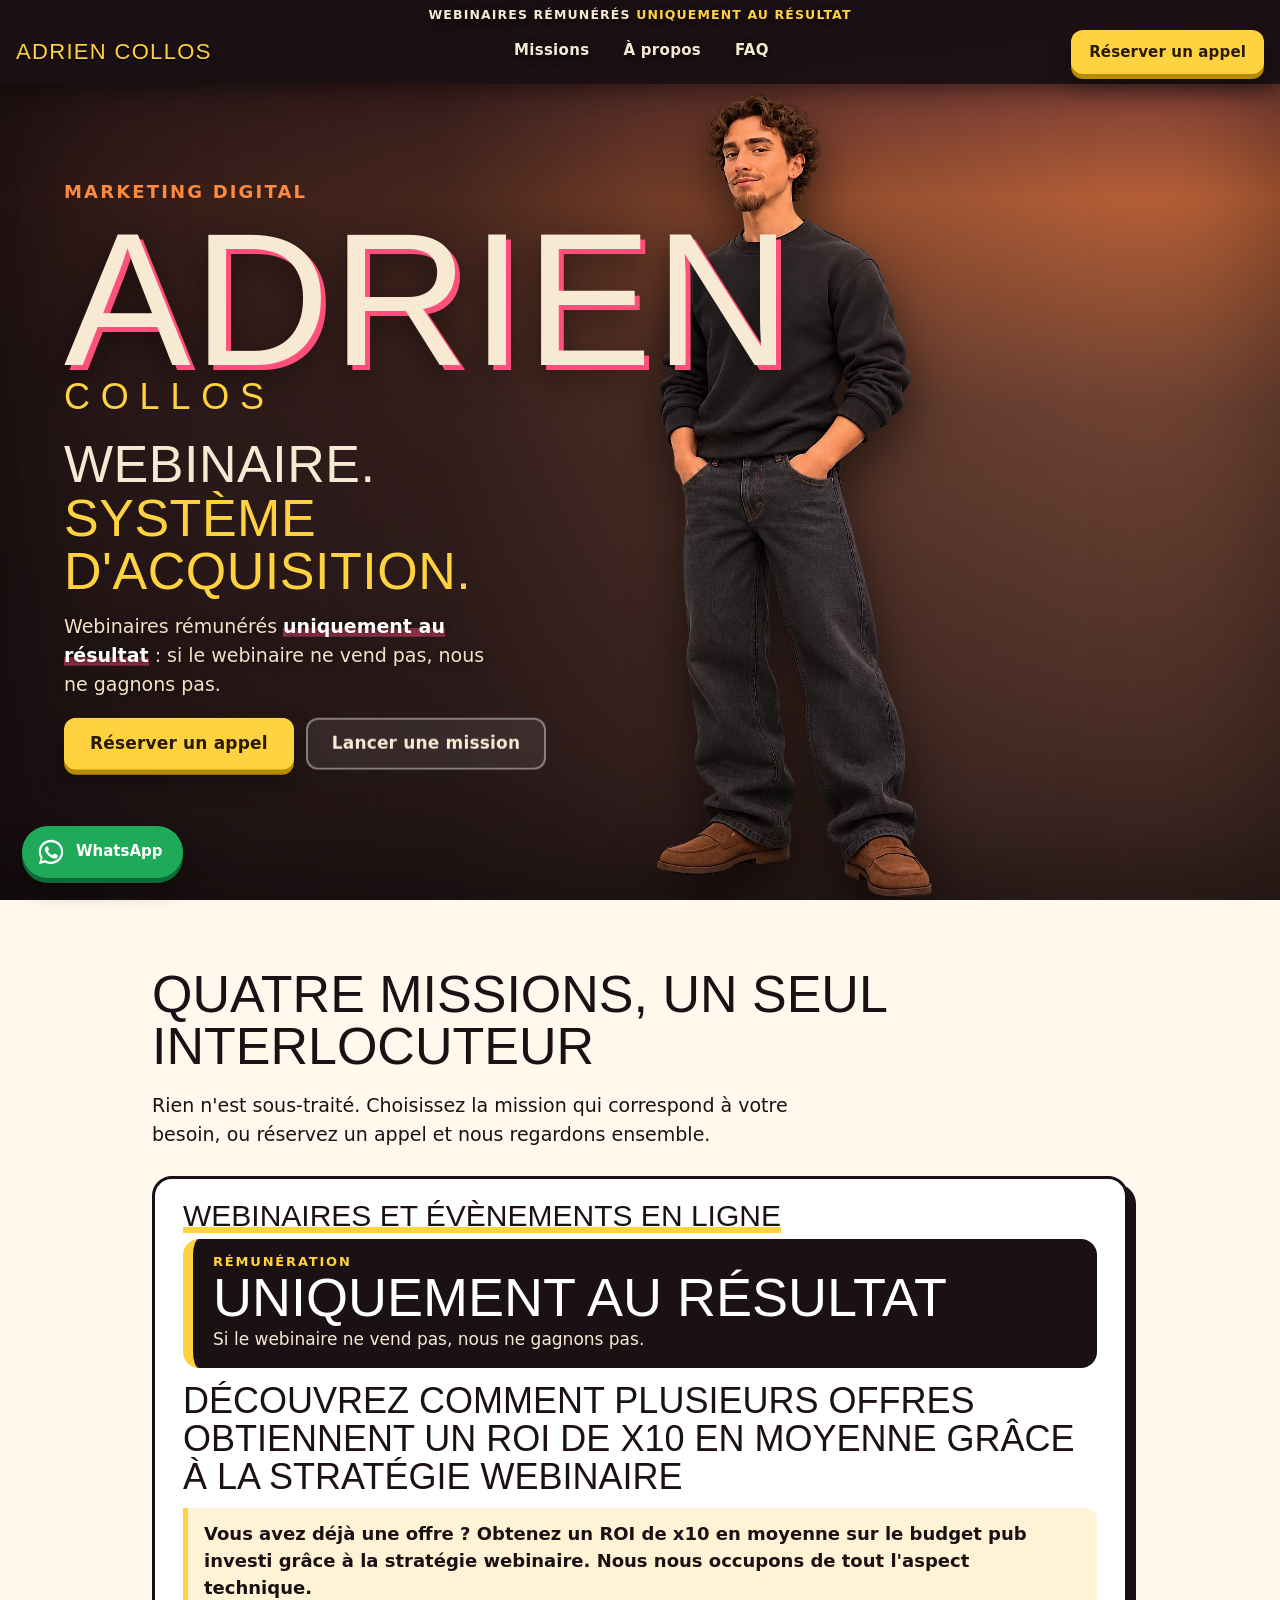
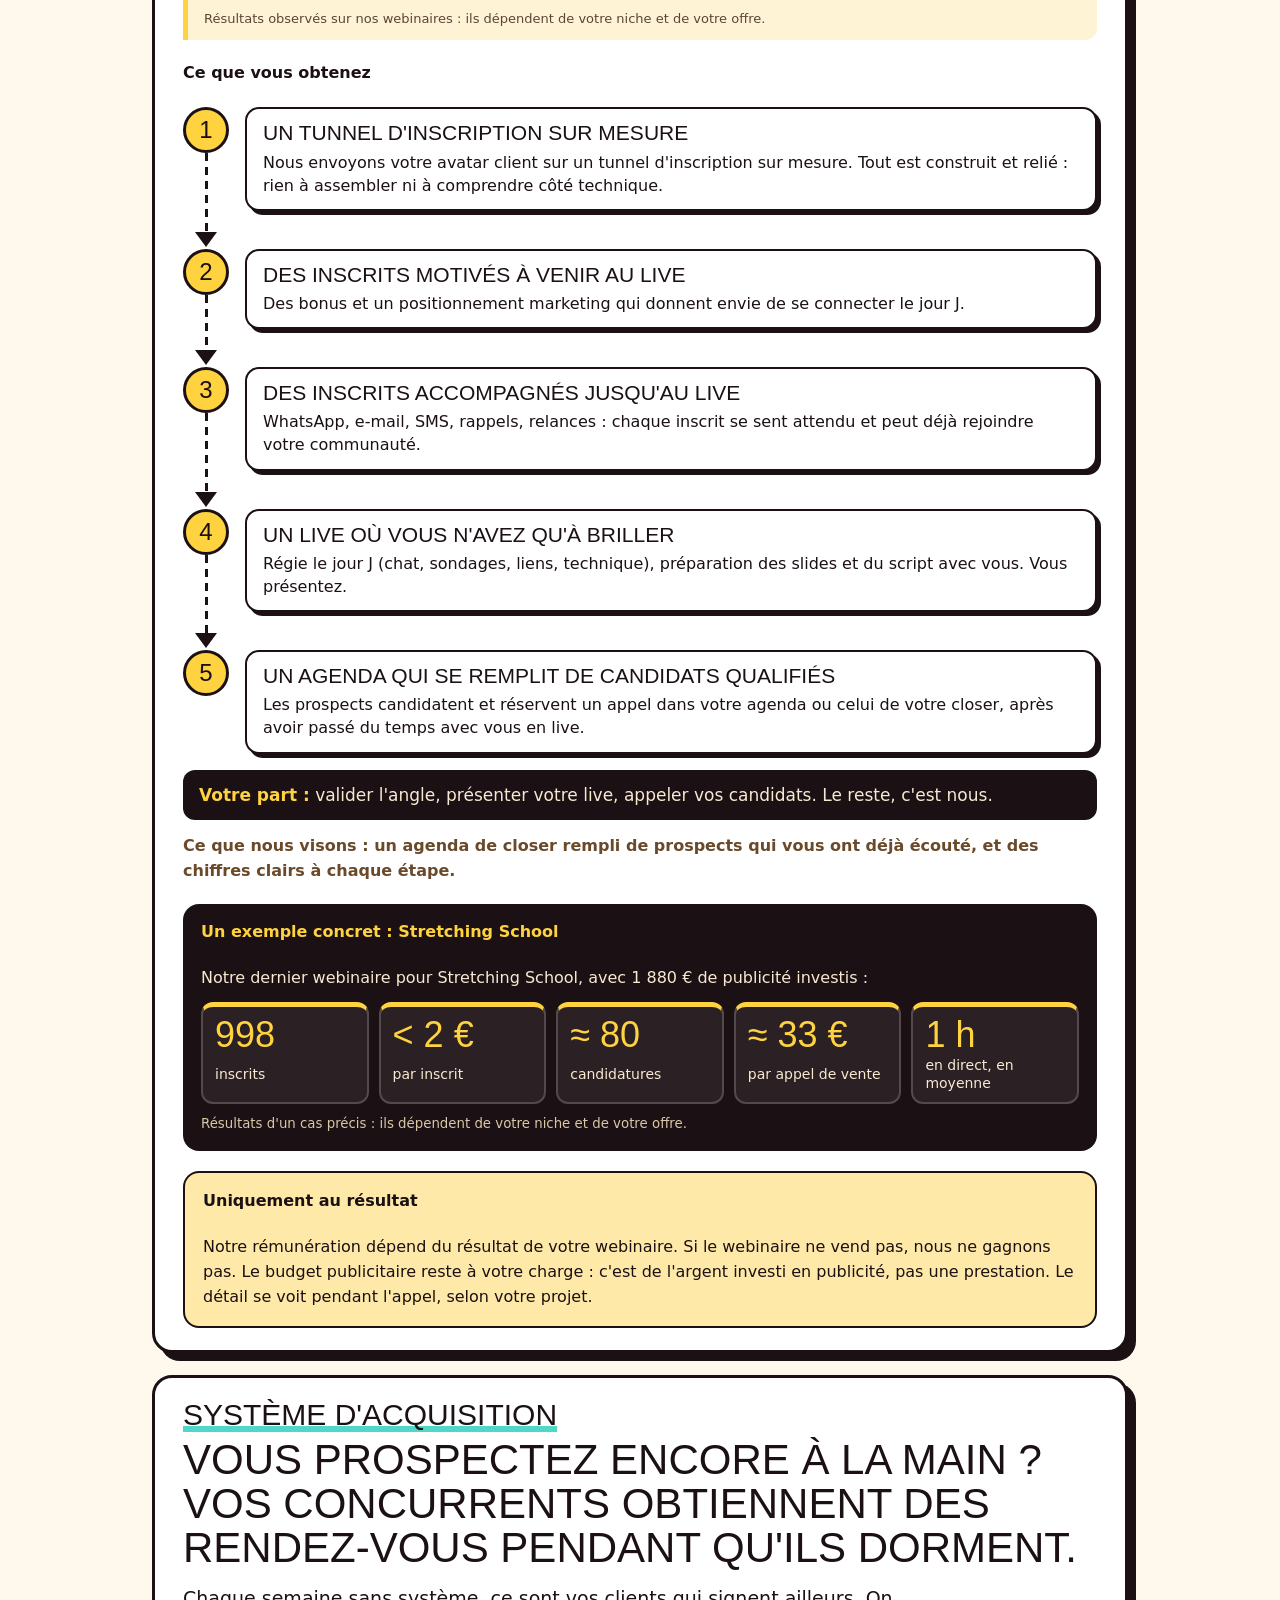
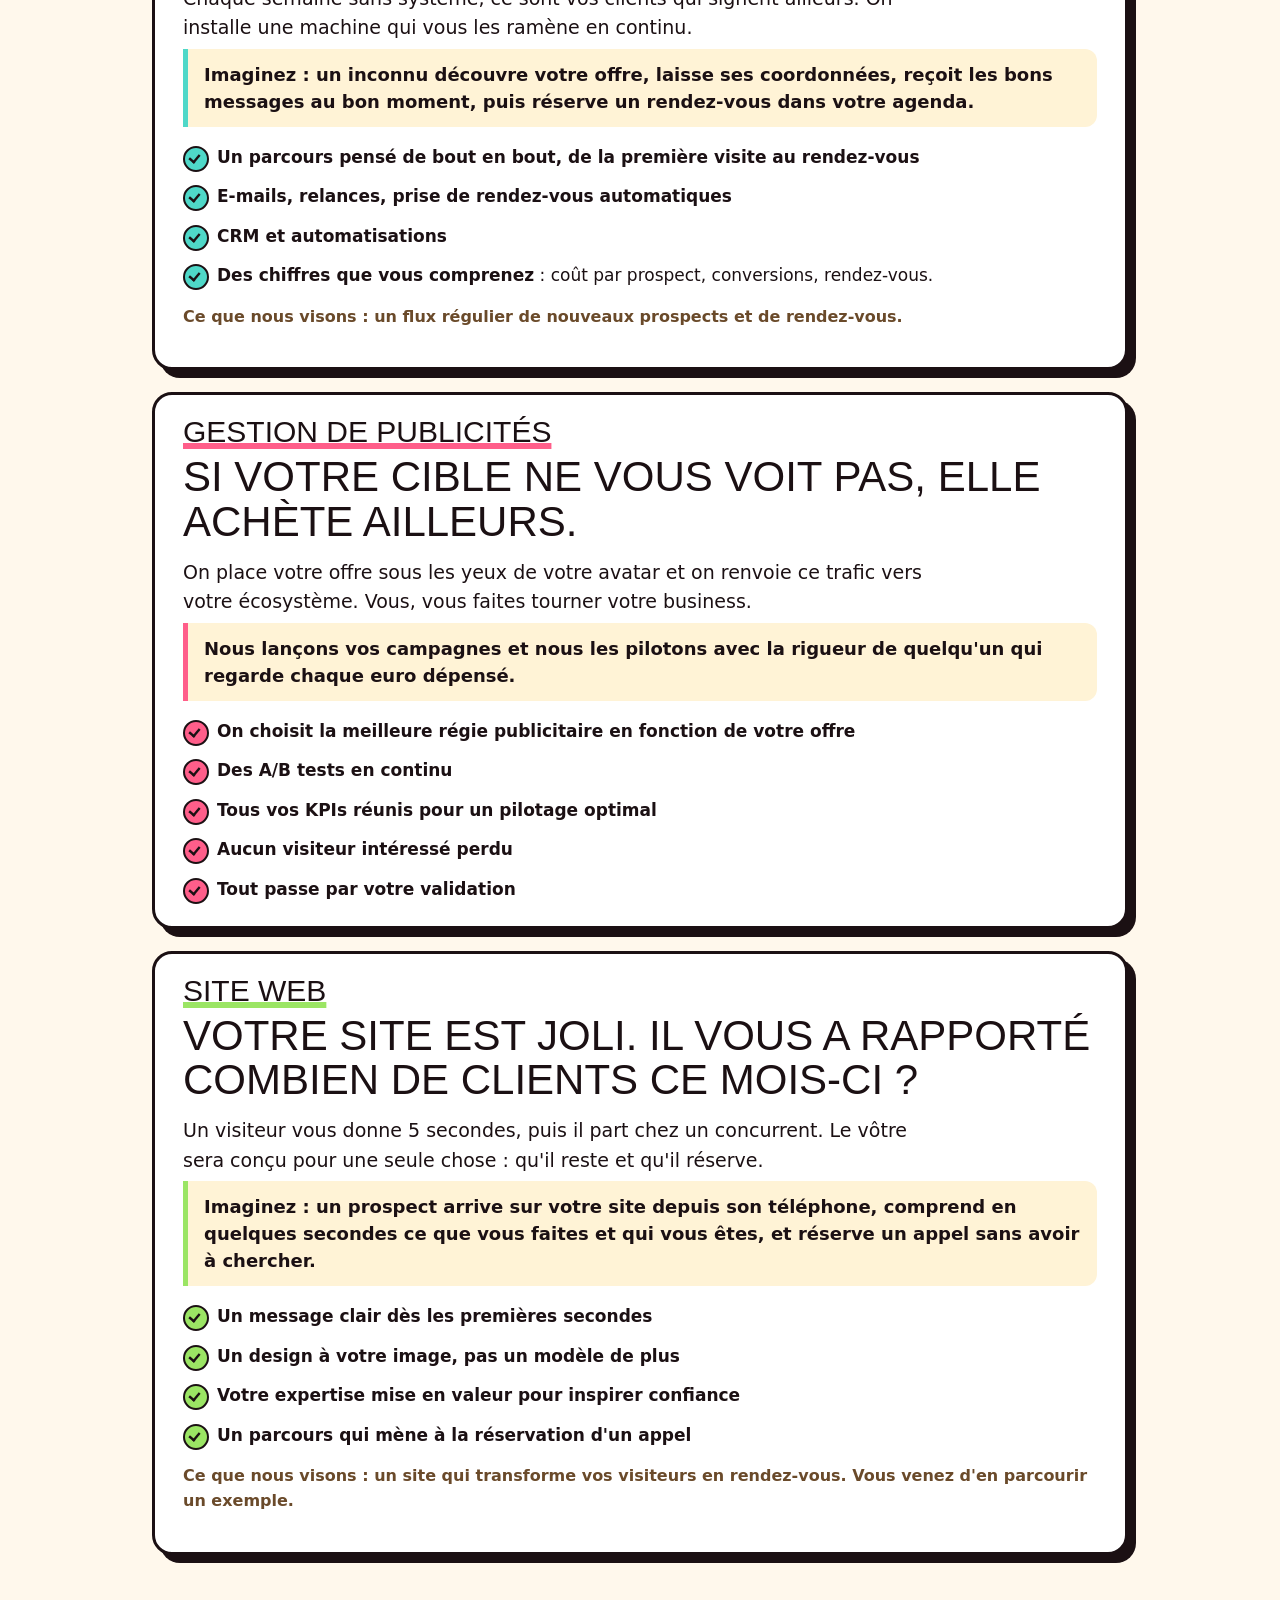
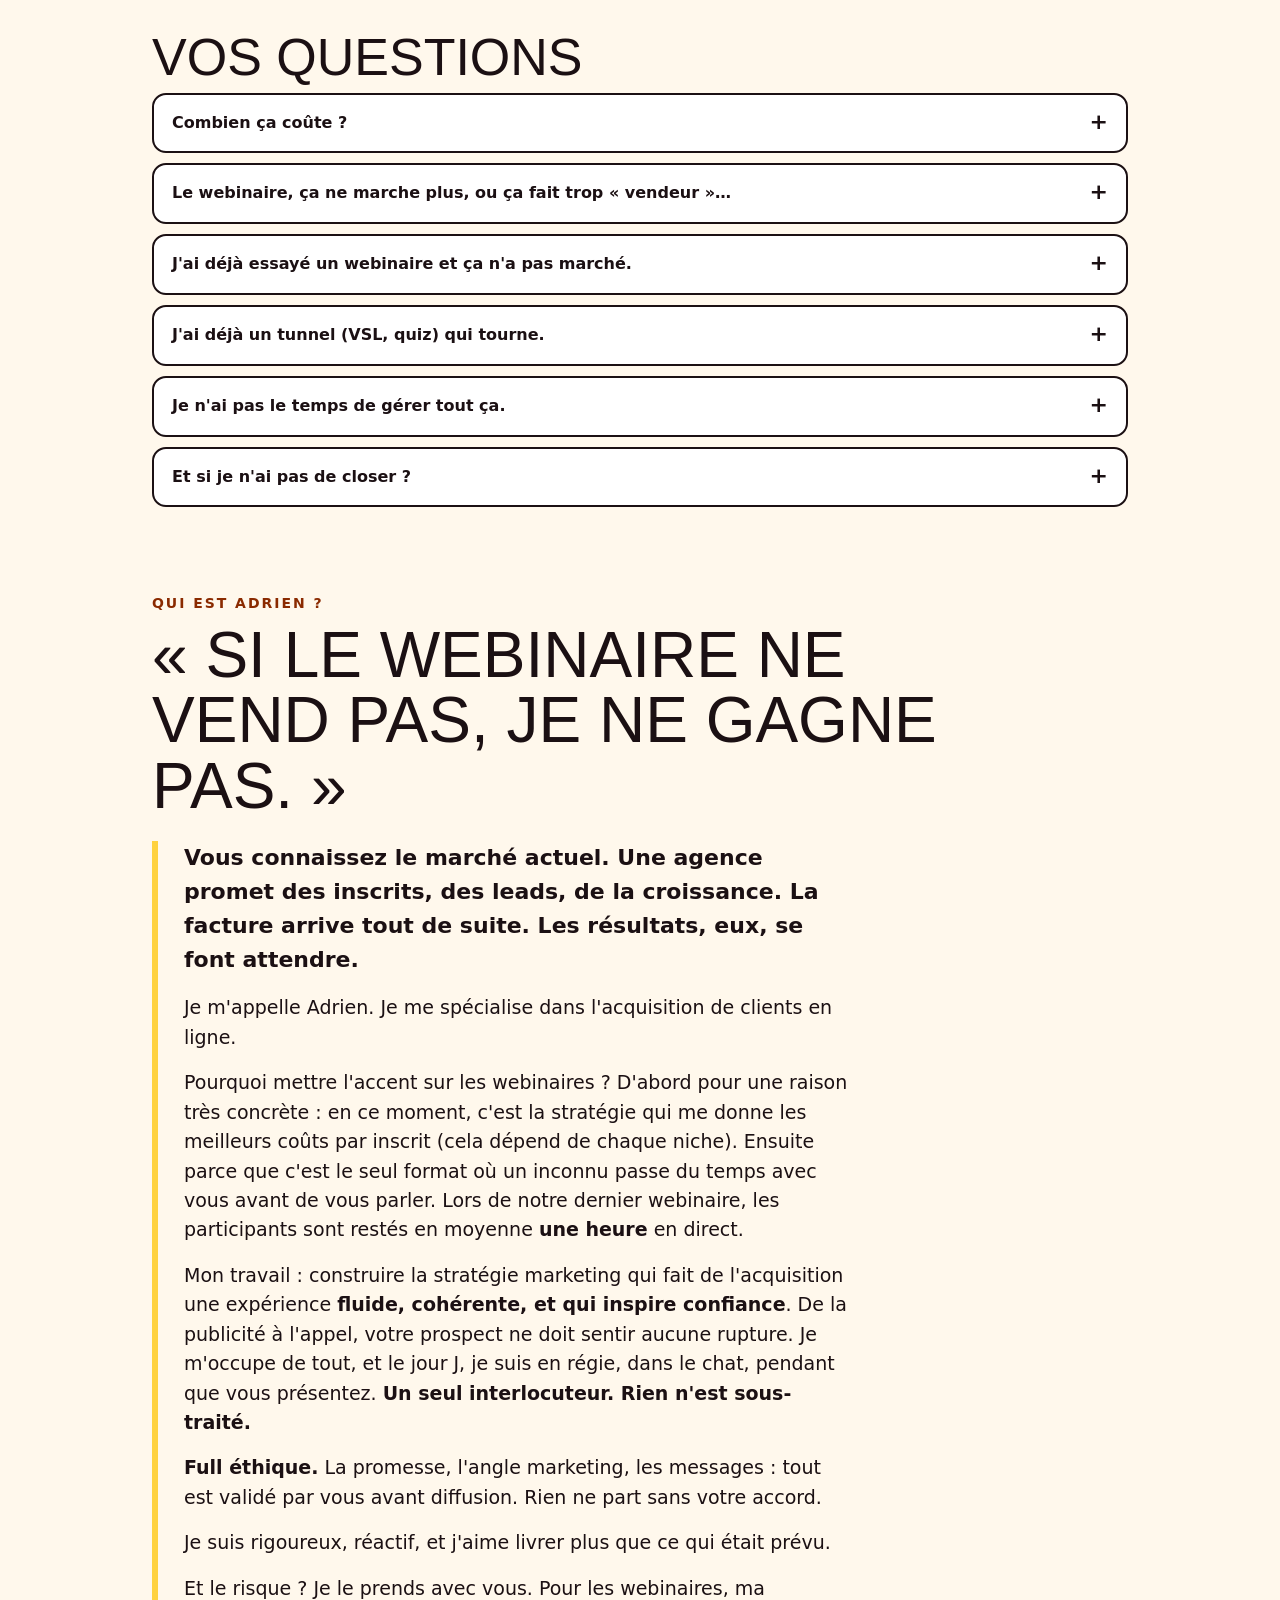
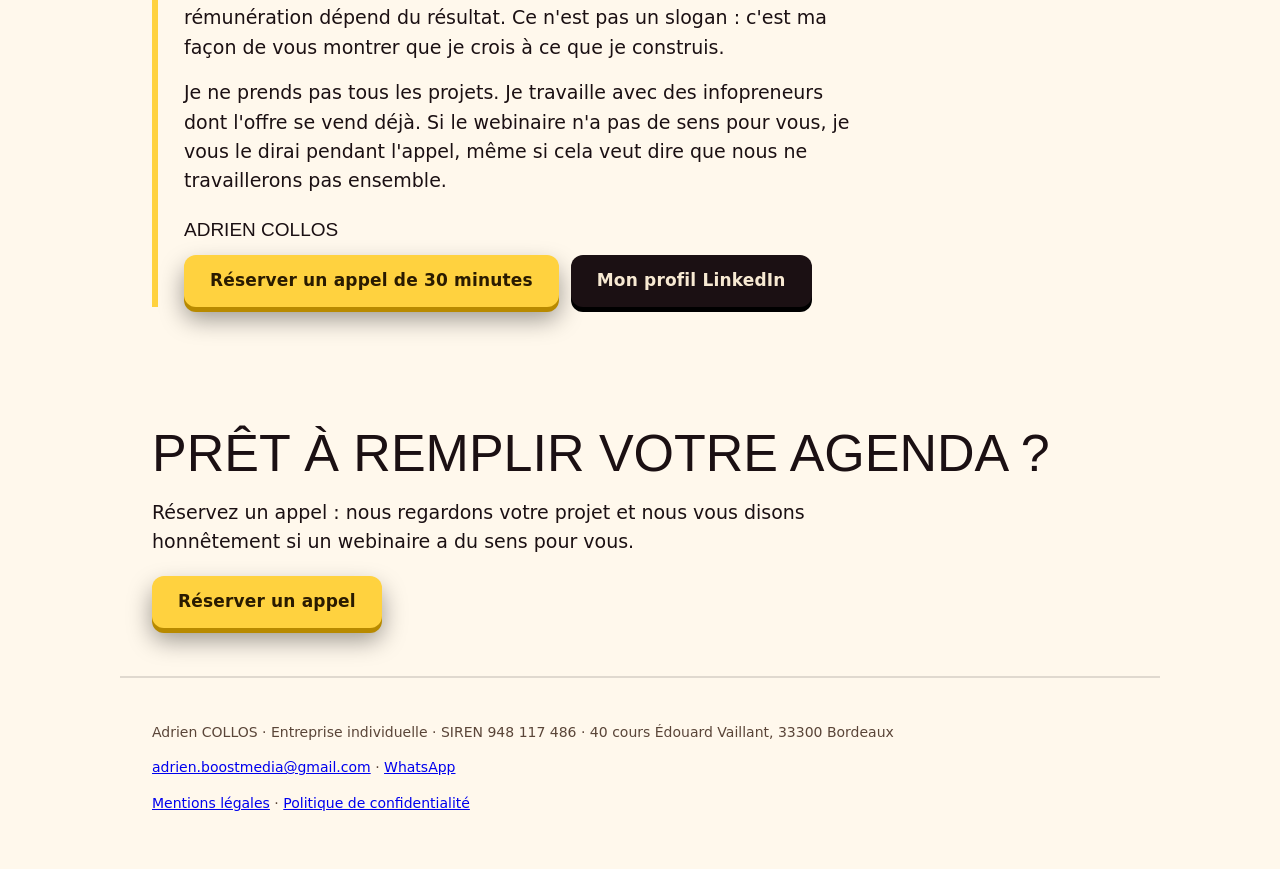
==== commit 1a0023f7: "À propos : retrait de « depuis 2024 » Co-Authored-By: Claude Sonnet 5.5 <noreply@anthropic.com>" ====
--- a/index.html
+++ b/index.html
@@ -173,7 +173,7 @@
     <h2 id="t-about">«&nbsp;Si le webinaire ne vend pas, je ne gagne pas.&nbsp;»</h2>
     <div class="about-body">
       <p class="about-lead">Vous connaissez le marché actuel. Une agence promet des inscrits, des leads, de la croissance. La facture arrive tout de suite. Les résultats, eux, se font attendre.</p>
-      <p>Je m'appelle Adrien. Je me spécialise dans l'acquisition de clients en ligne depuis 2024.</p>
+      <p>Je m'appelle Adrien. Je me spécialise dans l'acquisition de clients en ligne.</p>
       <p>Pourquoi mettre l'accent sur les webinaires&nbsp;? D'abord pour une raison très concrète&nbsp;: en ce moment, c'est la stratégie qui me donne les meilleurs coûts par inscrit (cela dépend de chaque niche). Ensuite parce que c'est le seul format où un inconnu passe du temps avec vous avant de vous parler. Lors de notre dernier webinaire, les participants sont restés en moyenne <strong>une heure</strong> en direct.</p>
       <p>Mon travail&nbsp;: construire la stratégie marketing qui fait de l'acquisition une expérience <strong>fluide, cohérente, et qui inspire confiance</strong>. De la publicité à l'appel, votre prospect ne doit sentir aucune rupture. Je m'occupe de tout, et le jour J, je suis en régie, dans le chat, pendant que vous présentez. <strong>Un seul interlocuteur. Rien n'est sous-traité.</strong></p>
       <p><strong>Full éthique.</strong> La promesse, l'angle marketing, les messages&nbsp;: tout est validé par vous avant diffusion. Rien ne part sans votre accord.</p>
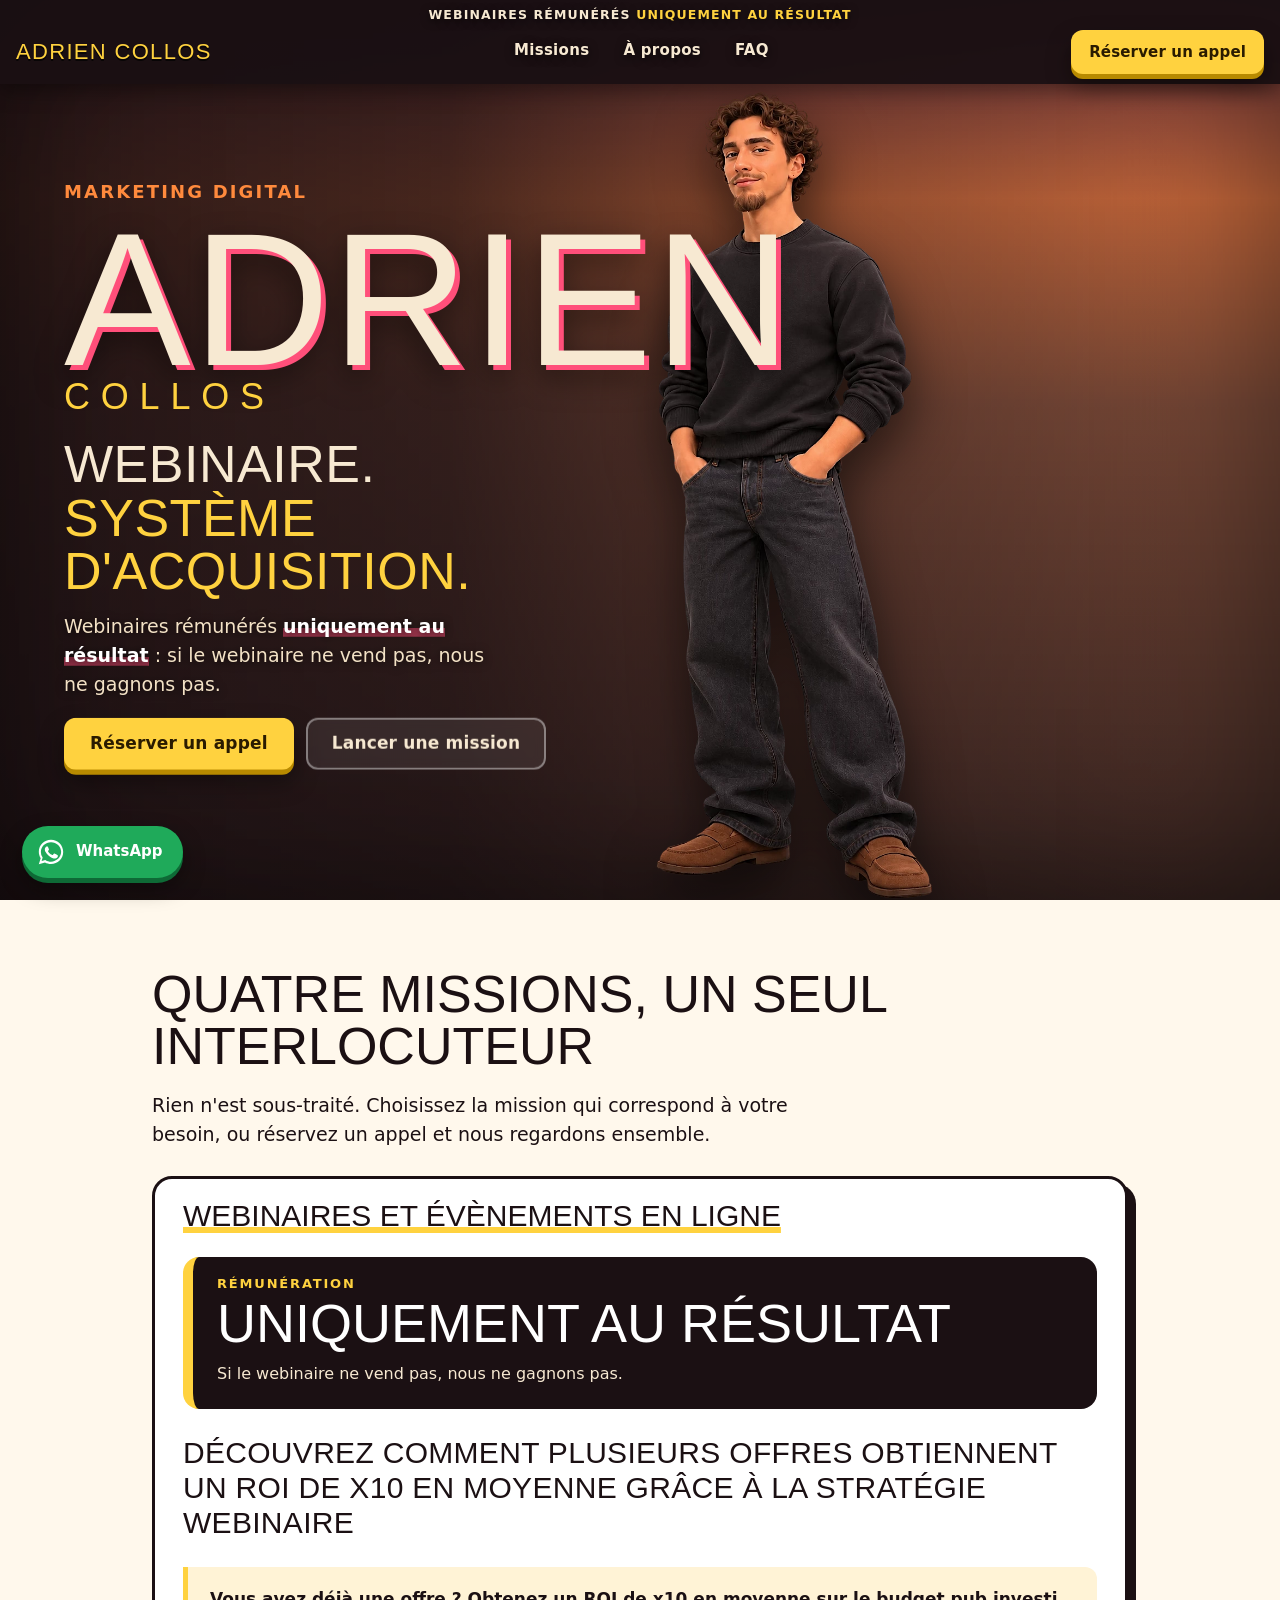
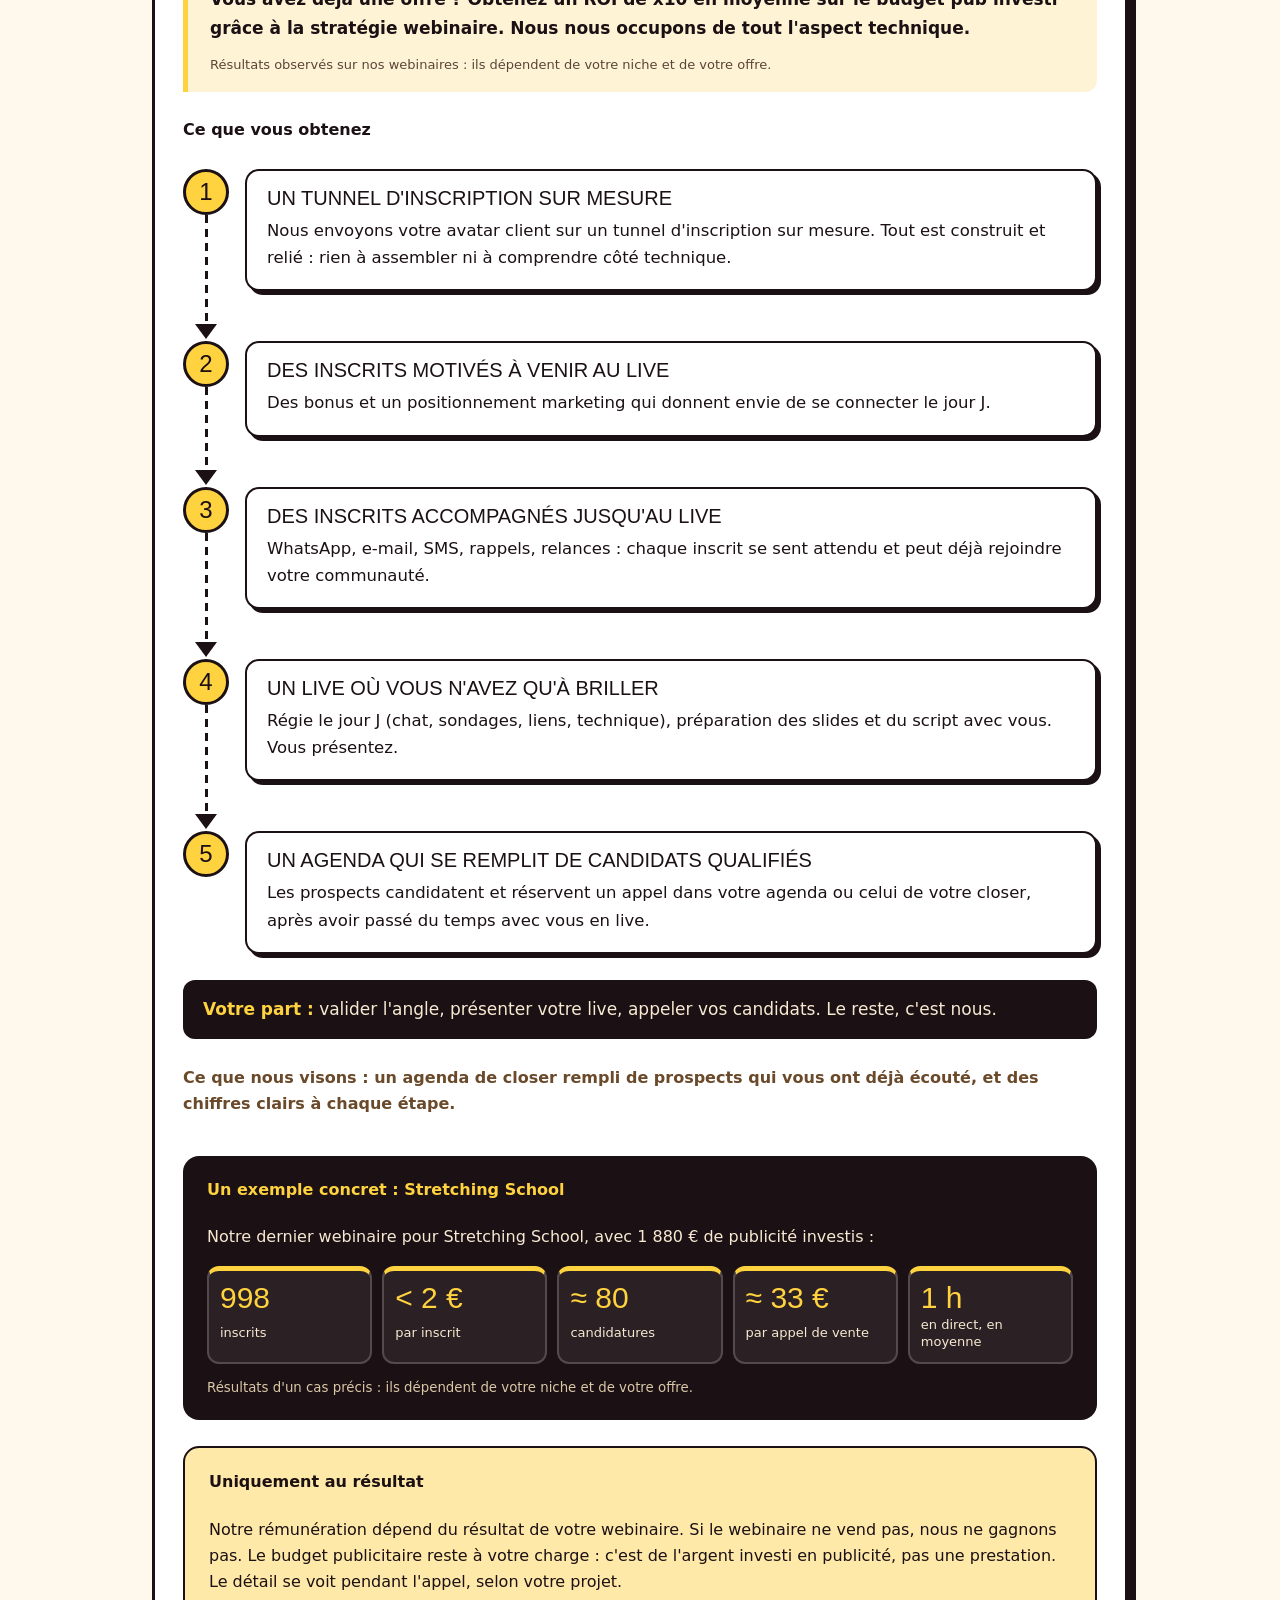
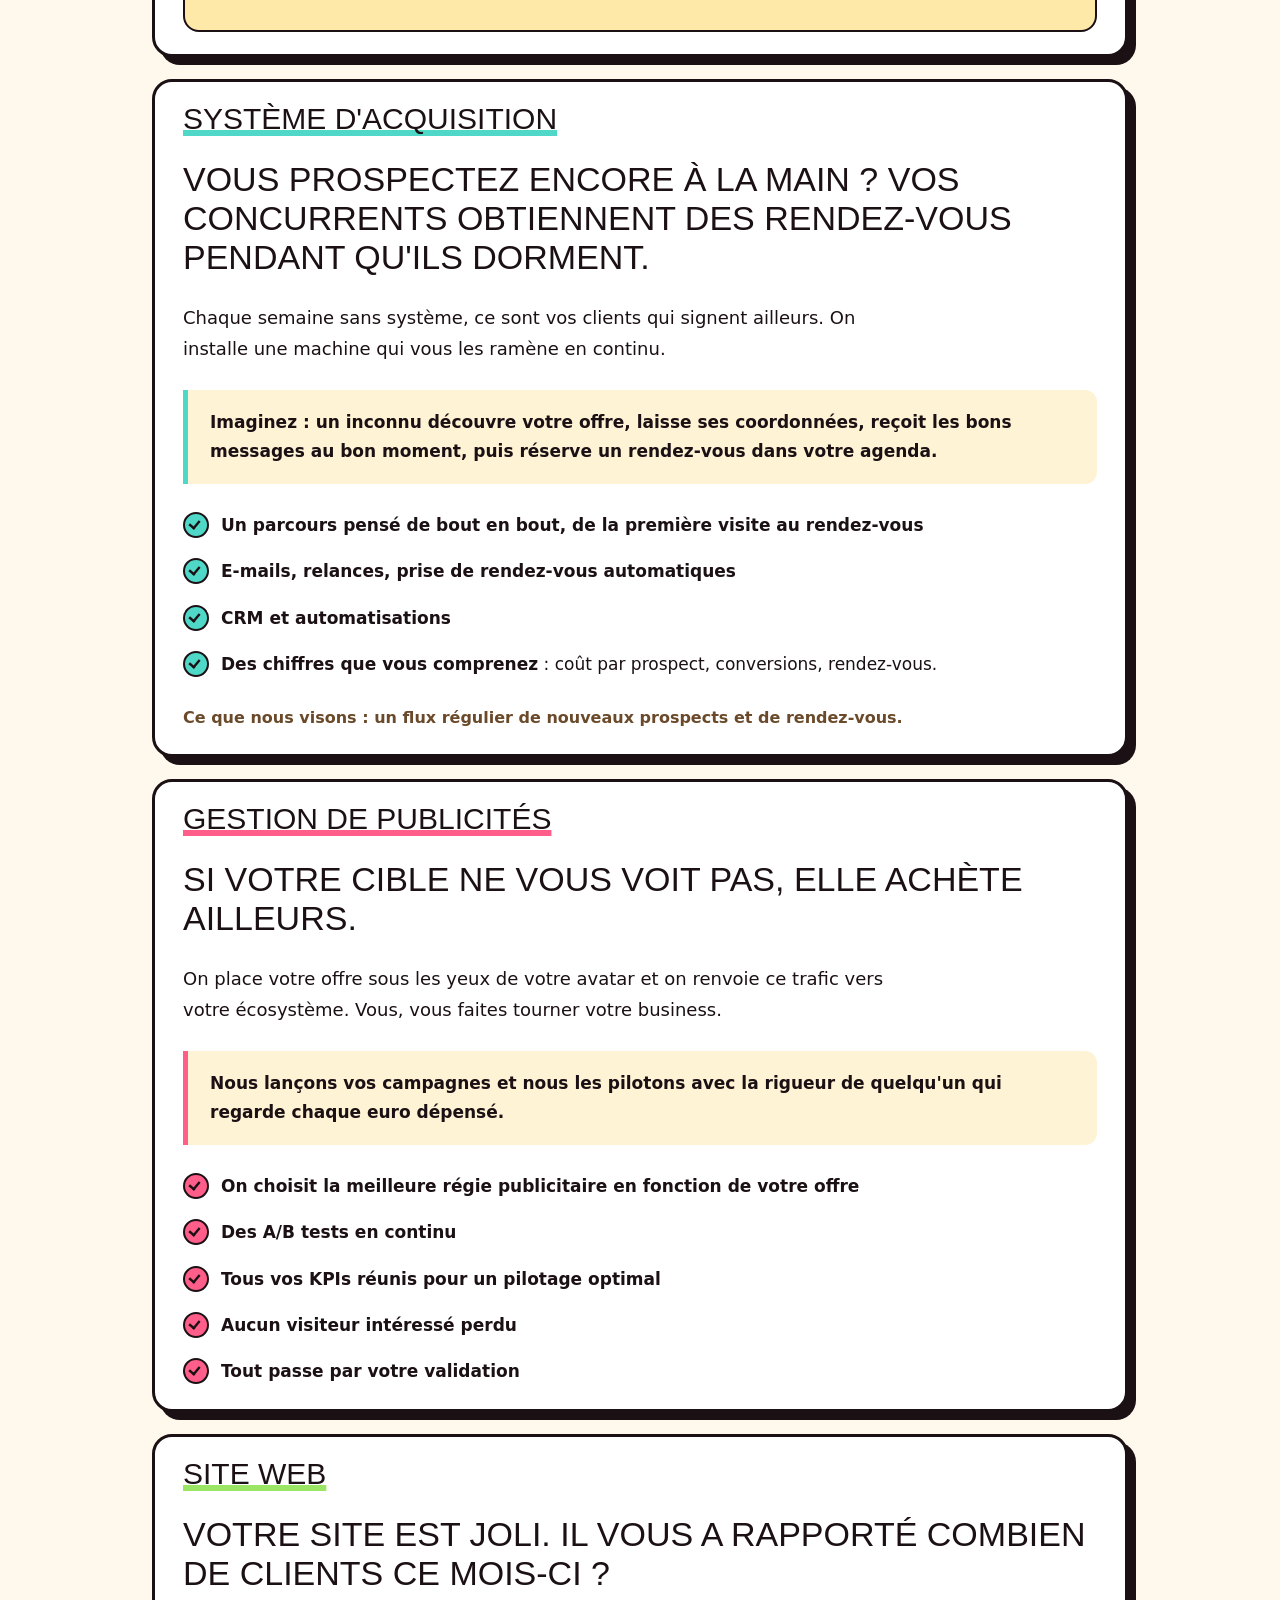
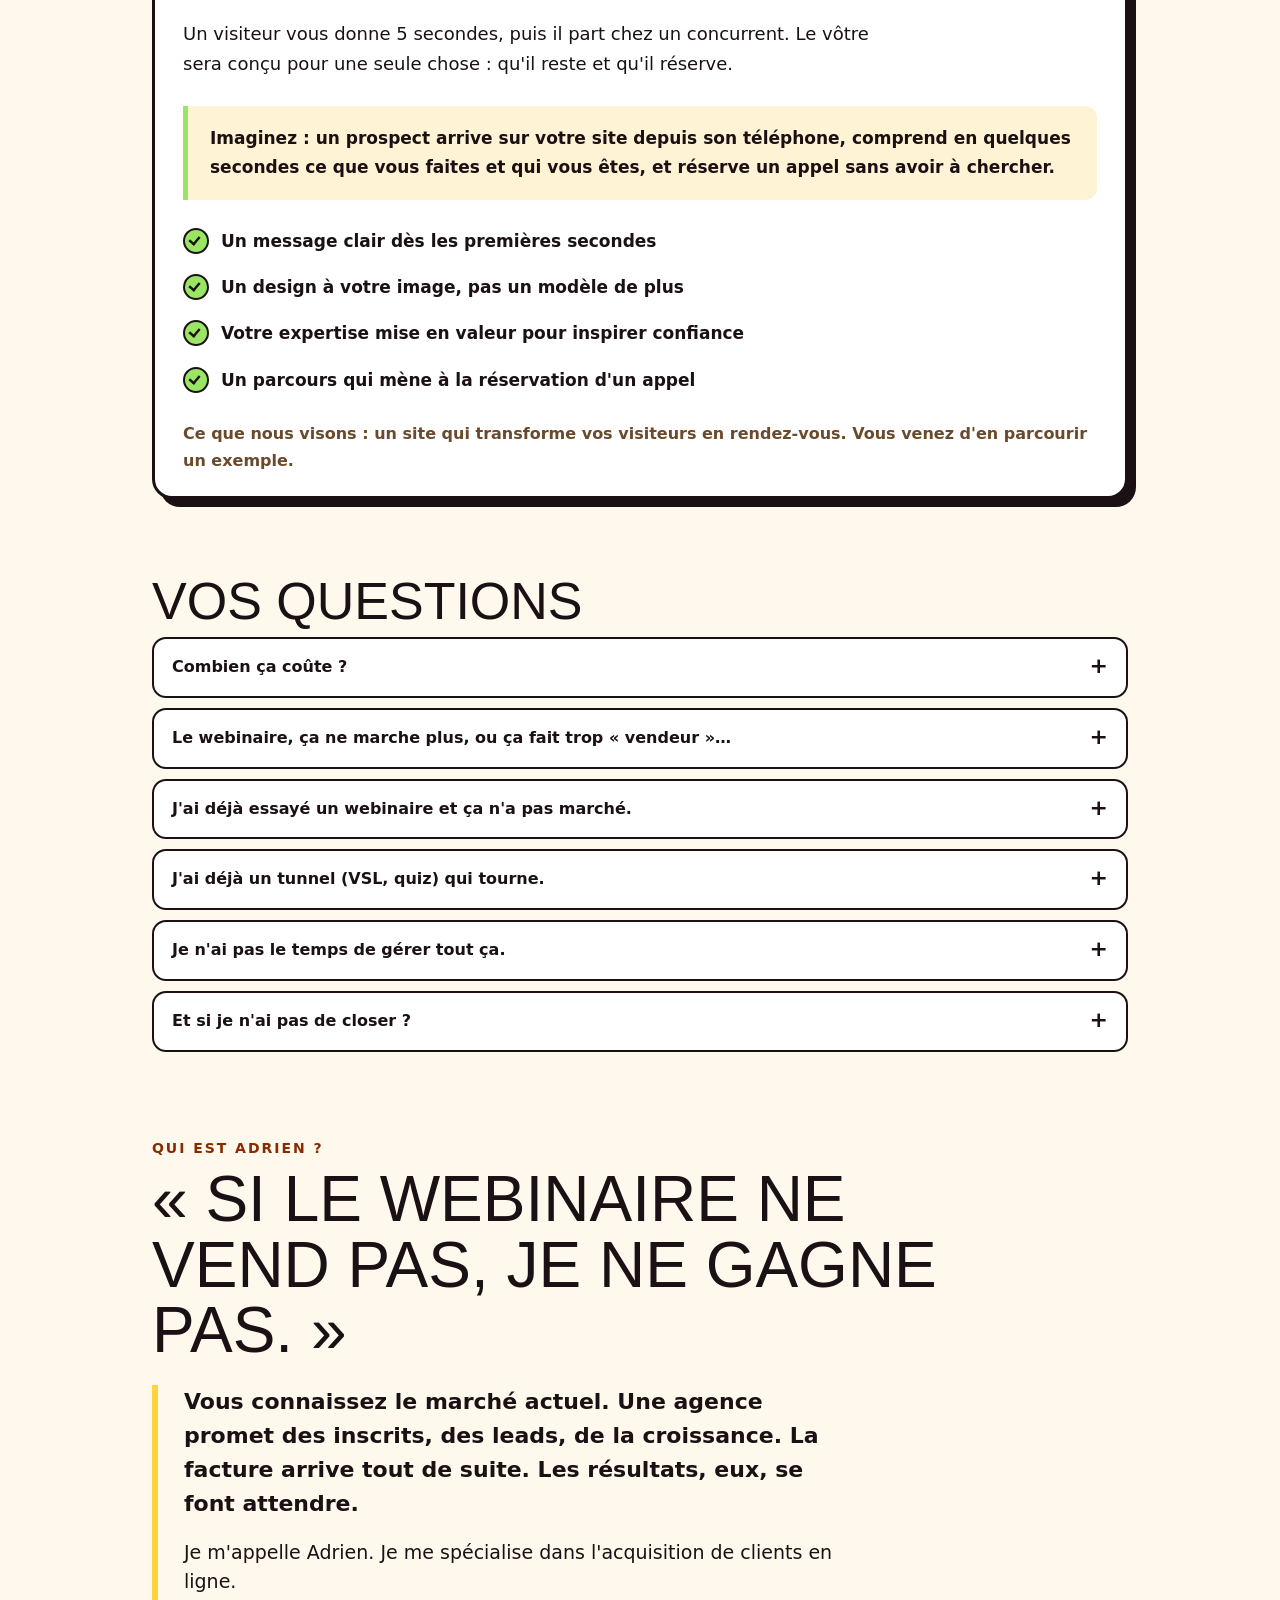
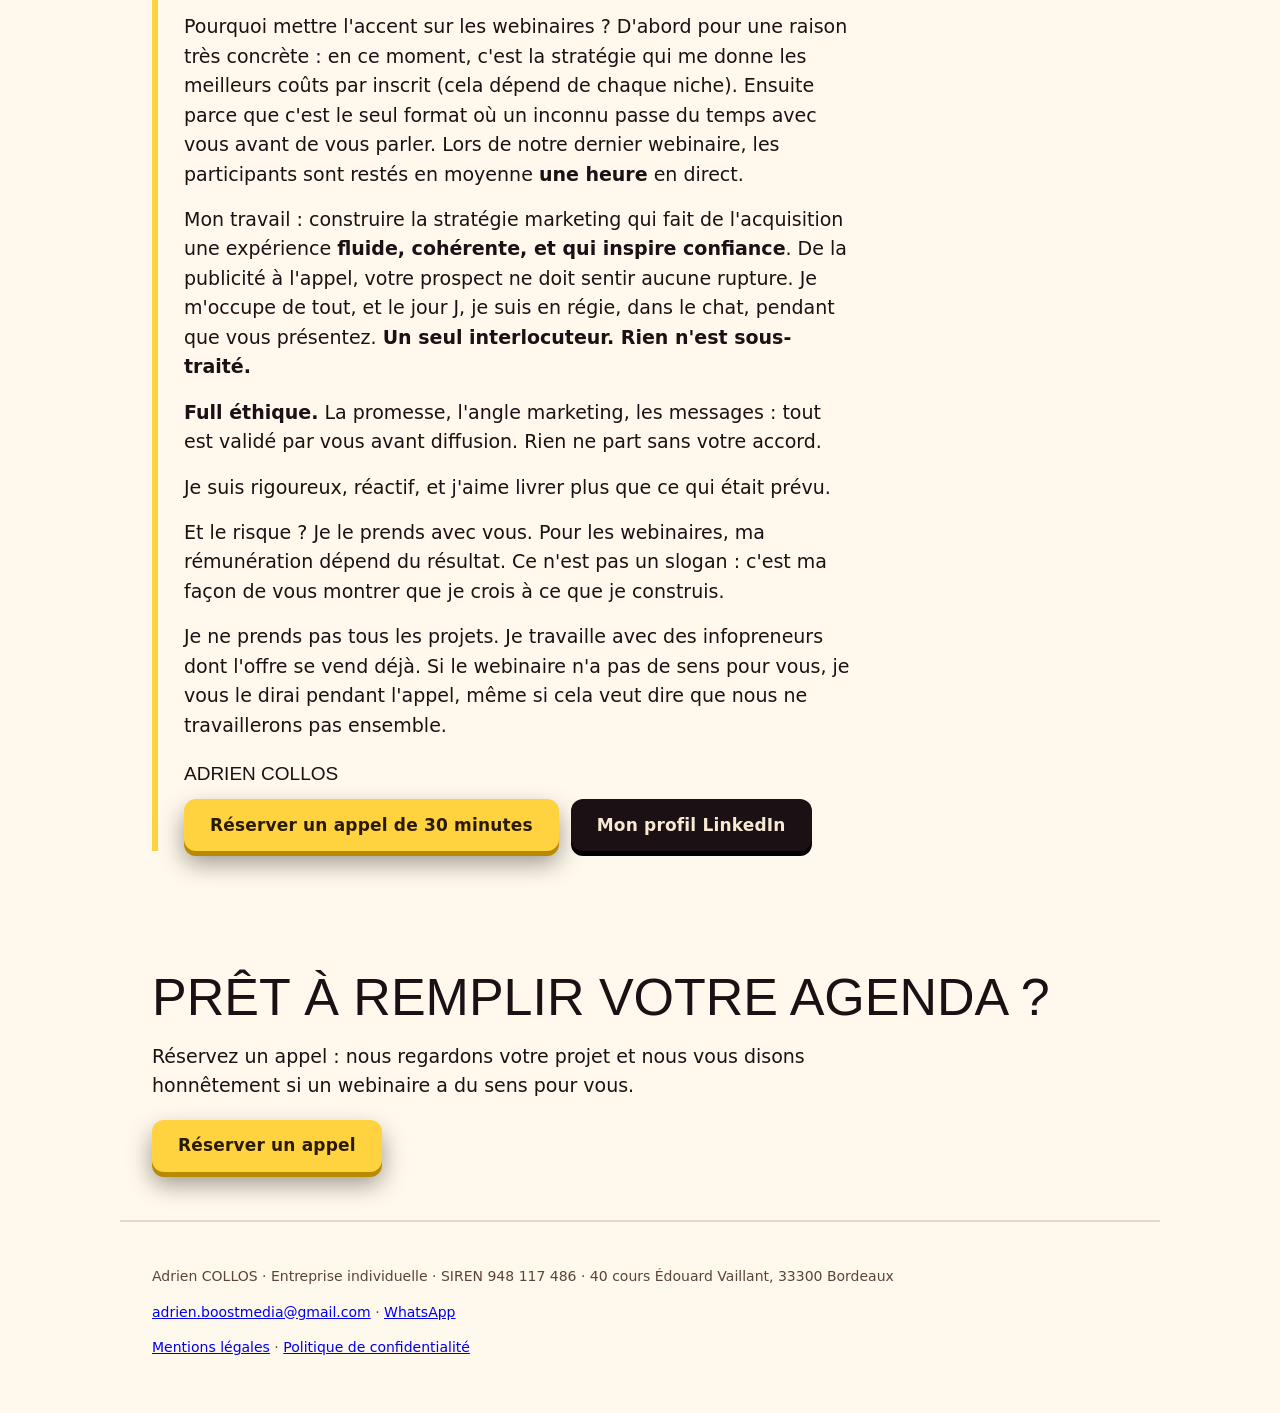
==== commit c7cfbd3c: "Cartes de mission : mise en page aérée, tuiles de chiffres sur une ligne Co-Authored-By: Claude Sonn" ====
--- a/index.html
+++ b/index.html
@@ -22,7 +22,7 @@
 <link rel="icon" href="favicon.ico" sizes="48x48">
 <link rel="icon" type="image/png" sizes="32x32" href="assets/favicon-32.png">
 <link rel="apple-touch-icon" href="assets/apple-touch-icon.png">
-<link rel="stylesheet" href="style.css?v=20261125a">
+<link rel="stylesheet" href="style.css?v=20261125b">
 </head>
 <body data-mode="landing">
 <a class="skip" href="#contenu">Passer l'intro et lire la version texte</a>
@@ -214,6 +214,6 @@
   <span>WhatsApp</span>
 </a>
 
-<script src="main.js?v=20261125a"></script>
+<script src="main.js?v=20261125b"></script>
 </body>
 </html>
--- a/style.css
+++ b/style.css
@@ -349,3 +349,46 @@
   body[data-mode="landing"] .map{opacity:0;pointer-events:none}
   .map{transition:opacity .5s .3s}
 }
+
+/* ===== mise en page aérée des cartes (fenêtres de mission et version texte) ===== */
+.dlg:not(.small){padding:40px clamp(22px,5vw,52px) 34px}
+#md-title{margin:0 48px 26px 0;line-height:1.05;text-underline-offset:2px}
+#md-body,.plain .mission{display:flex;flex-direction:column;gap:26px}
+#md-body>*,.plain .mission>*{margin:0}
+#md-body>.flowtitle{margin-top:14px}
+#md-body>.proof,.plain .mission>.proof{margin-top:12px}
+.plain .mission>h3{margin-bottom:0}
+.resultbanner{padding:20px 24px 22px;gap:6px}
+.resultbanner em{margin-top:6px;font-size:16px}
+.headline{font-size:clamp(23px,3.3vw,30px);line-height:1.18;letter-spacing:.01em}
+.scene{padding:18px 22px;font-size:17px;line-height:1.7;font-weight:600}
+.scene small{margin-top:12px;line-height:1.5}
+.hook{font-size:clamp(25px,3.8vw,34px);line-height:1.15}
+.pitch{font-size:18px;line-height:1.7}
+.perks{gap:16px;margin:0}
+.perks li{padding-left:38px;font-size:17px;line-height:1.55}
+.perks li::before{top:2px}
+.perks li::after{top:7px}
+.flowtitle{font-size:clamp(26px,4vw,34px);margin:0}
+.flow{margin:0}
+.flow li{padding-bottom:50px}
+.flow .fc{padding:16px 20px 18px}
+.flow .fc b{font-size:20px;margin-bottom:8px}
+.flow .fc p{font-size:16.5px;line-height:1.65}
+.yourpart{padding:16px 20px;line-height:1.6}
+.note{line-height:1.65}
+.proof,.model{padding:22px 24px}
+.proof p,.model p{line-height:1.65;margin:0 0 12px}
+.stats{gap:12px;margin:16px 0 14px}
+.stat{padding:14px 14px}
+@media(max-width:520px){
+  .dlg:not(.small){padding:34px 20px 28px}
+  #md-body,.plain .mission{gap:22px}
+  .scene{padding:16px 18px}
+  .flow li{padding-bottom:44px}
+  .flow .fc{padding:14px 16px 16px}
+}
+.stats{grid-template-columns:repeat(auto-fit,minmax(84px,1fr));gap:10px}
+.stat{padding:12px 11px}
+.stat strong{font-size:clamp(24px,3.4vw,30px)}
+.stat span{font-size:13px}
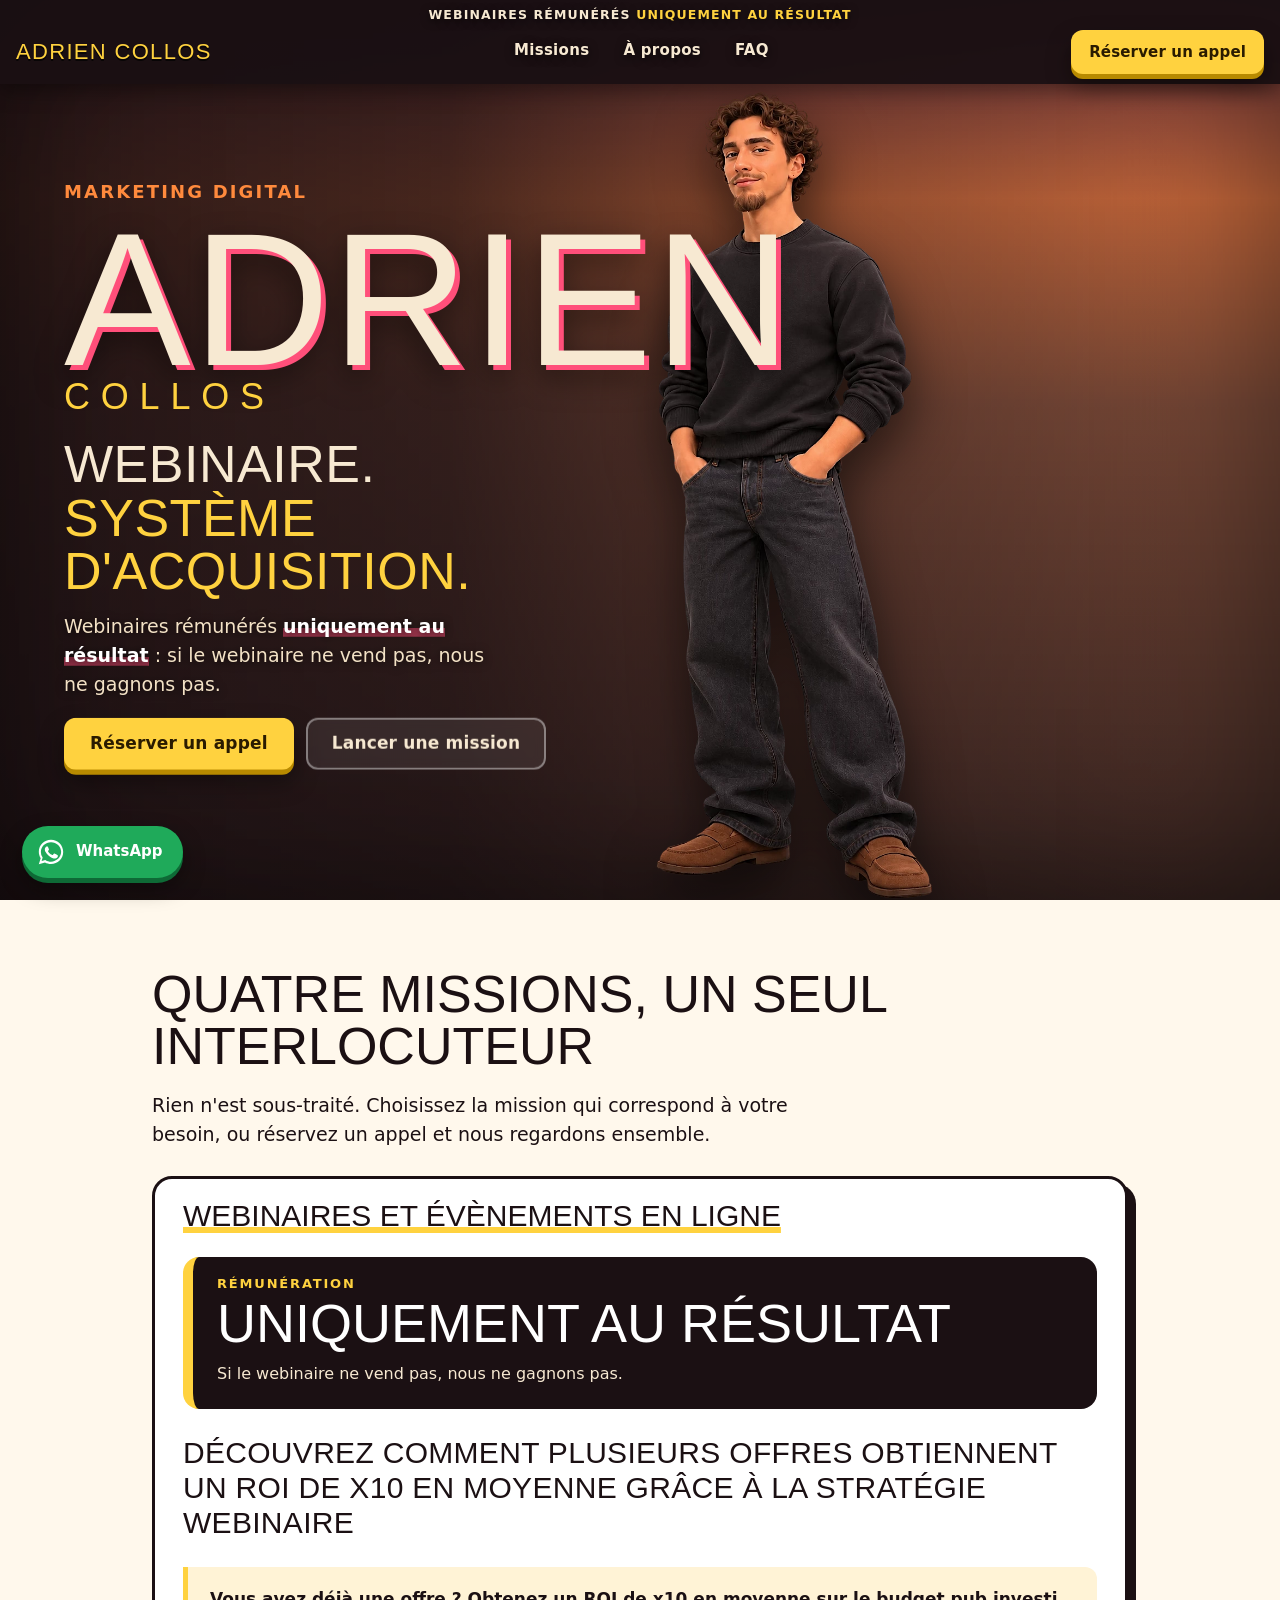
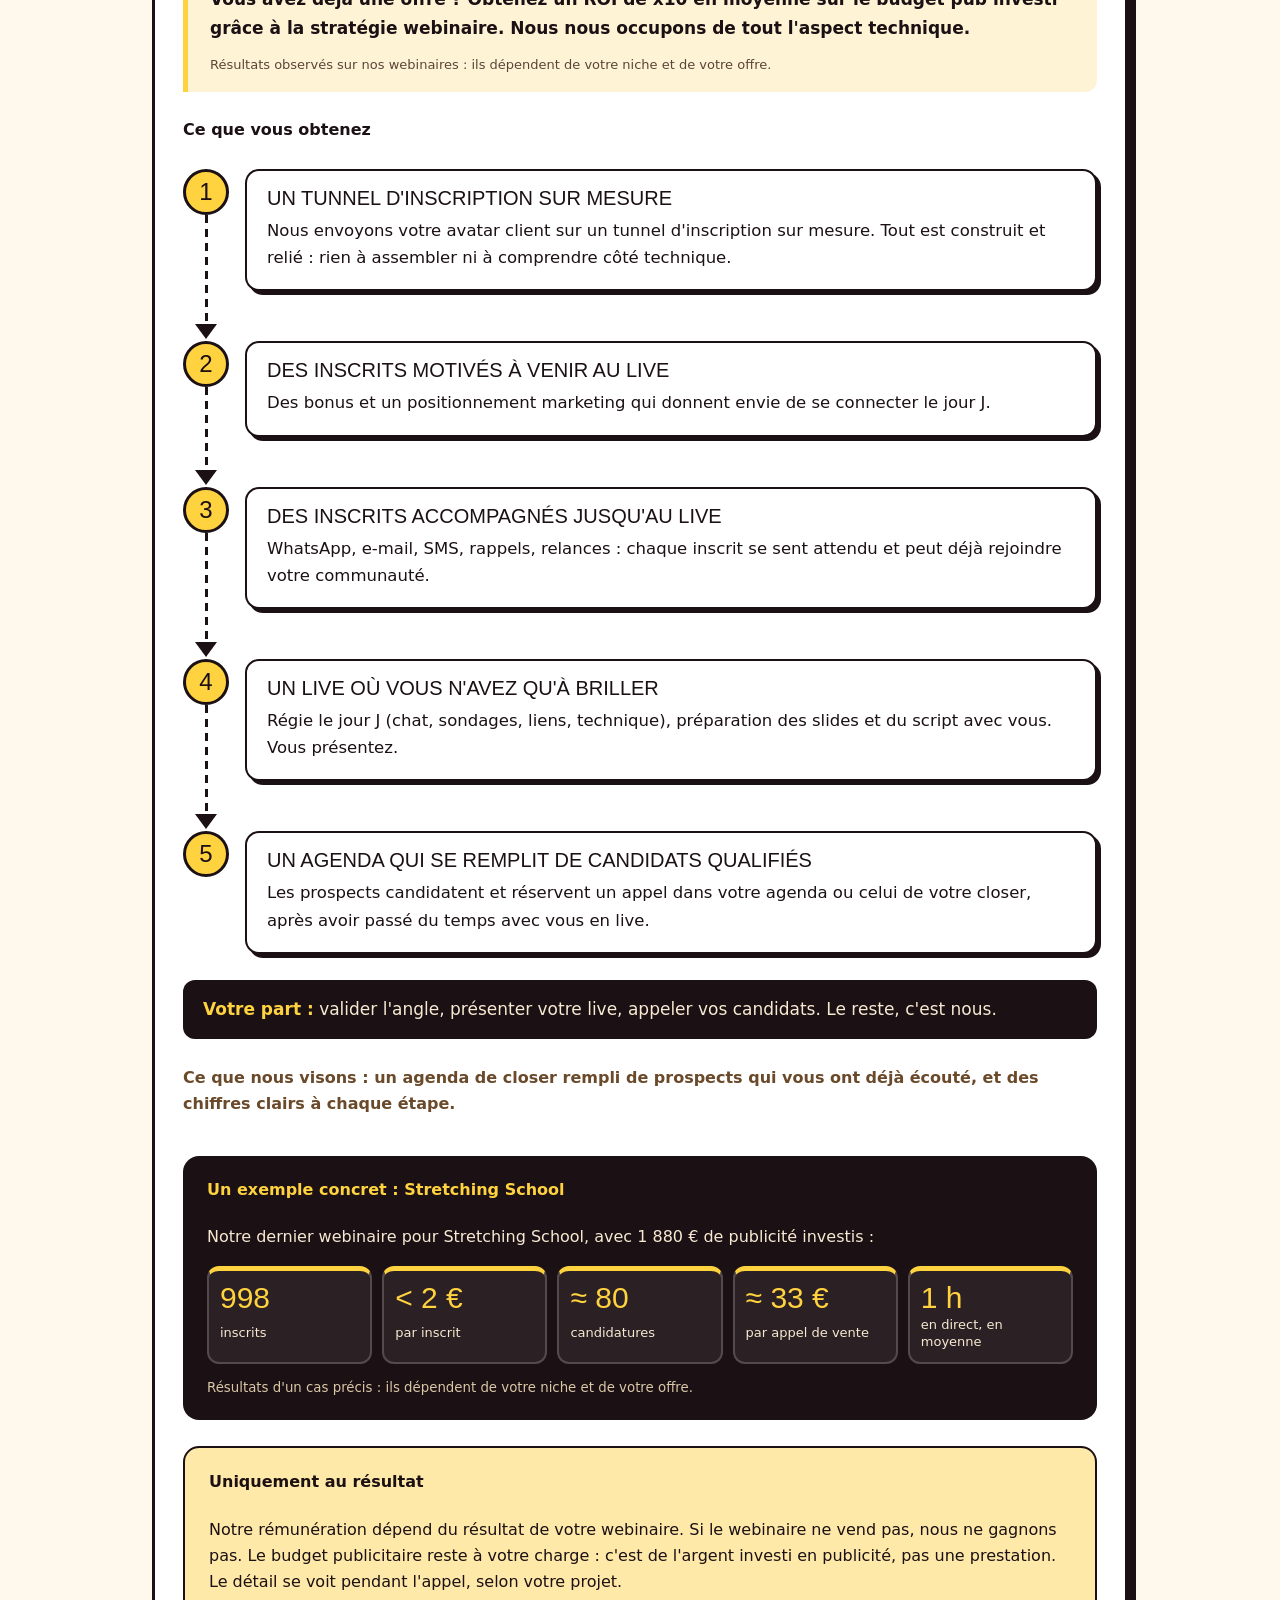
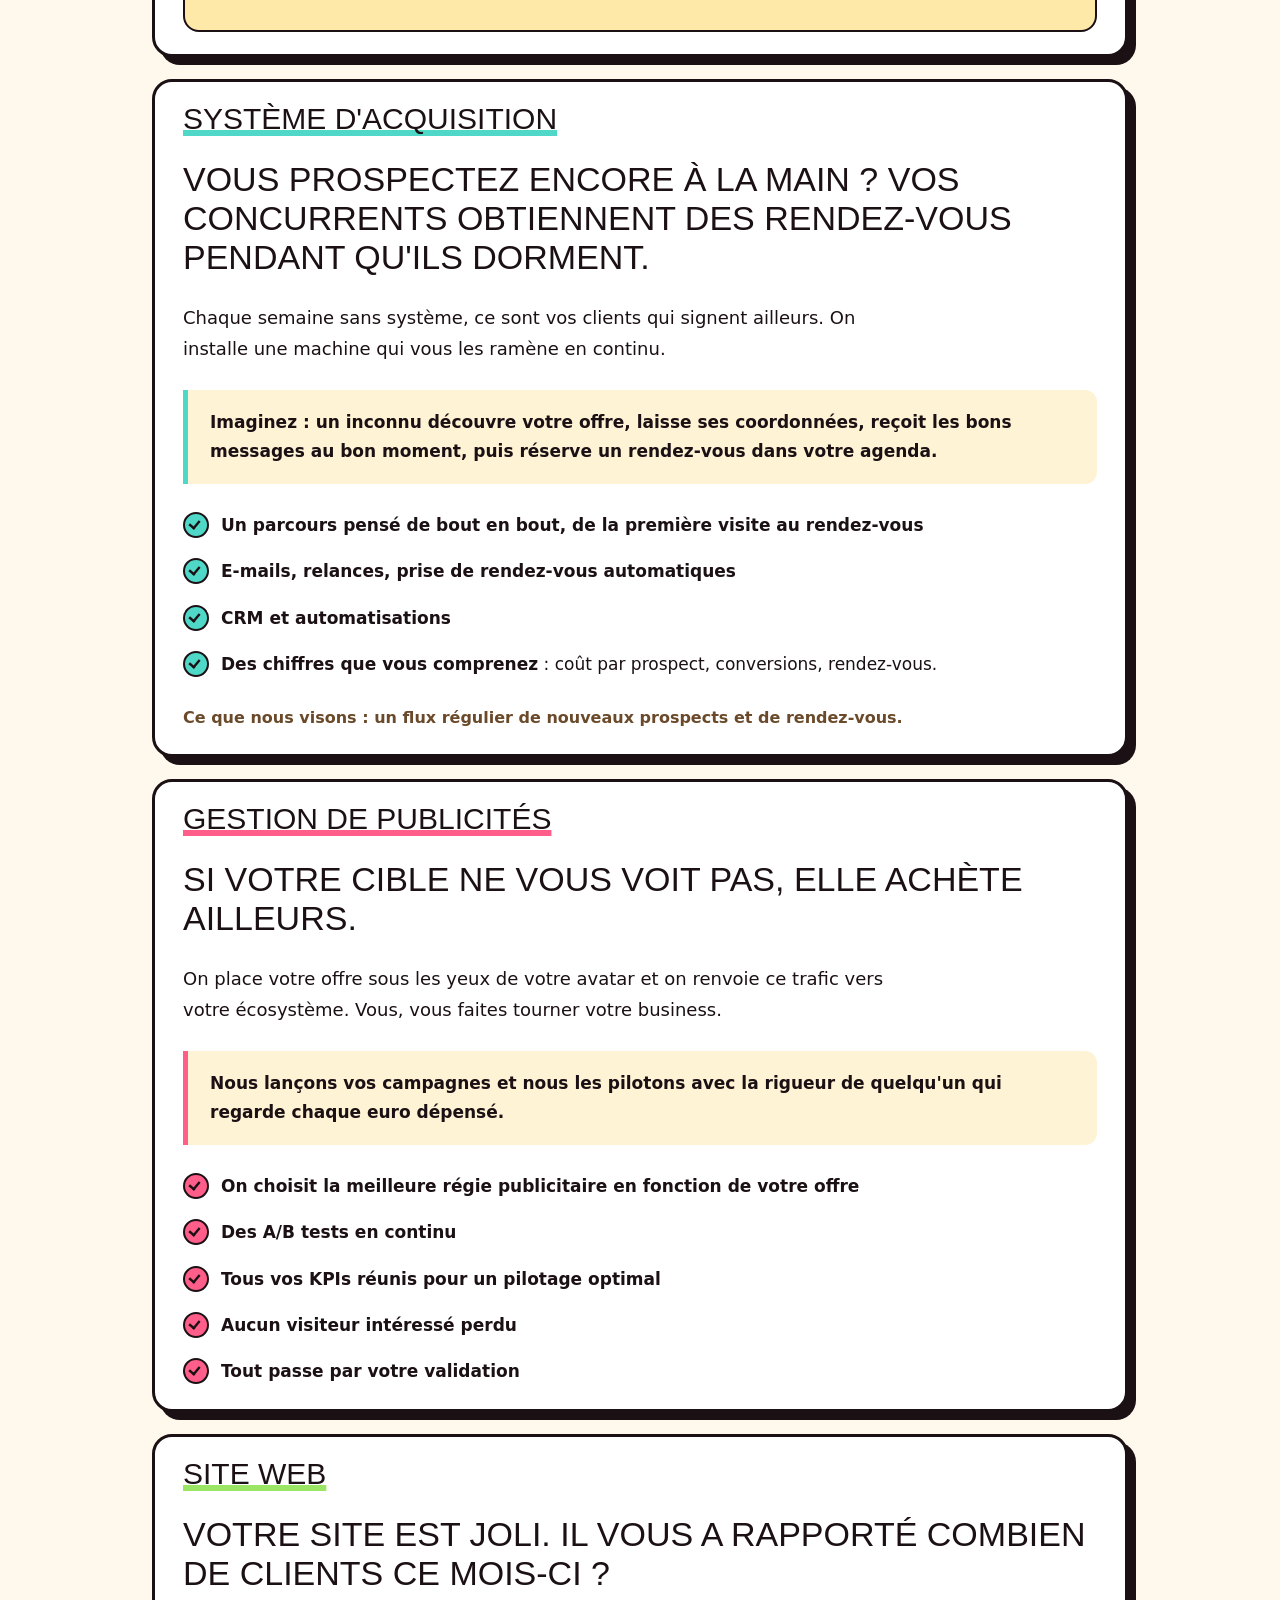
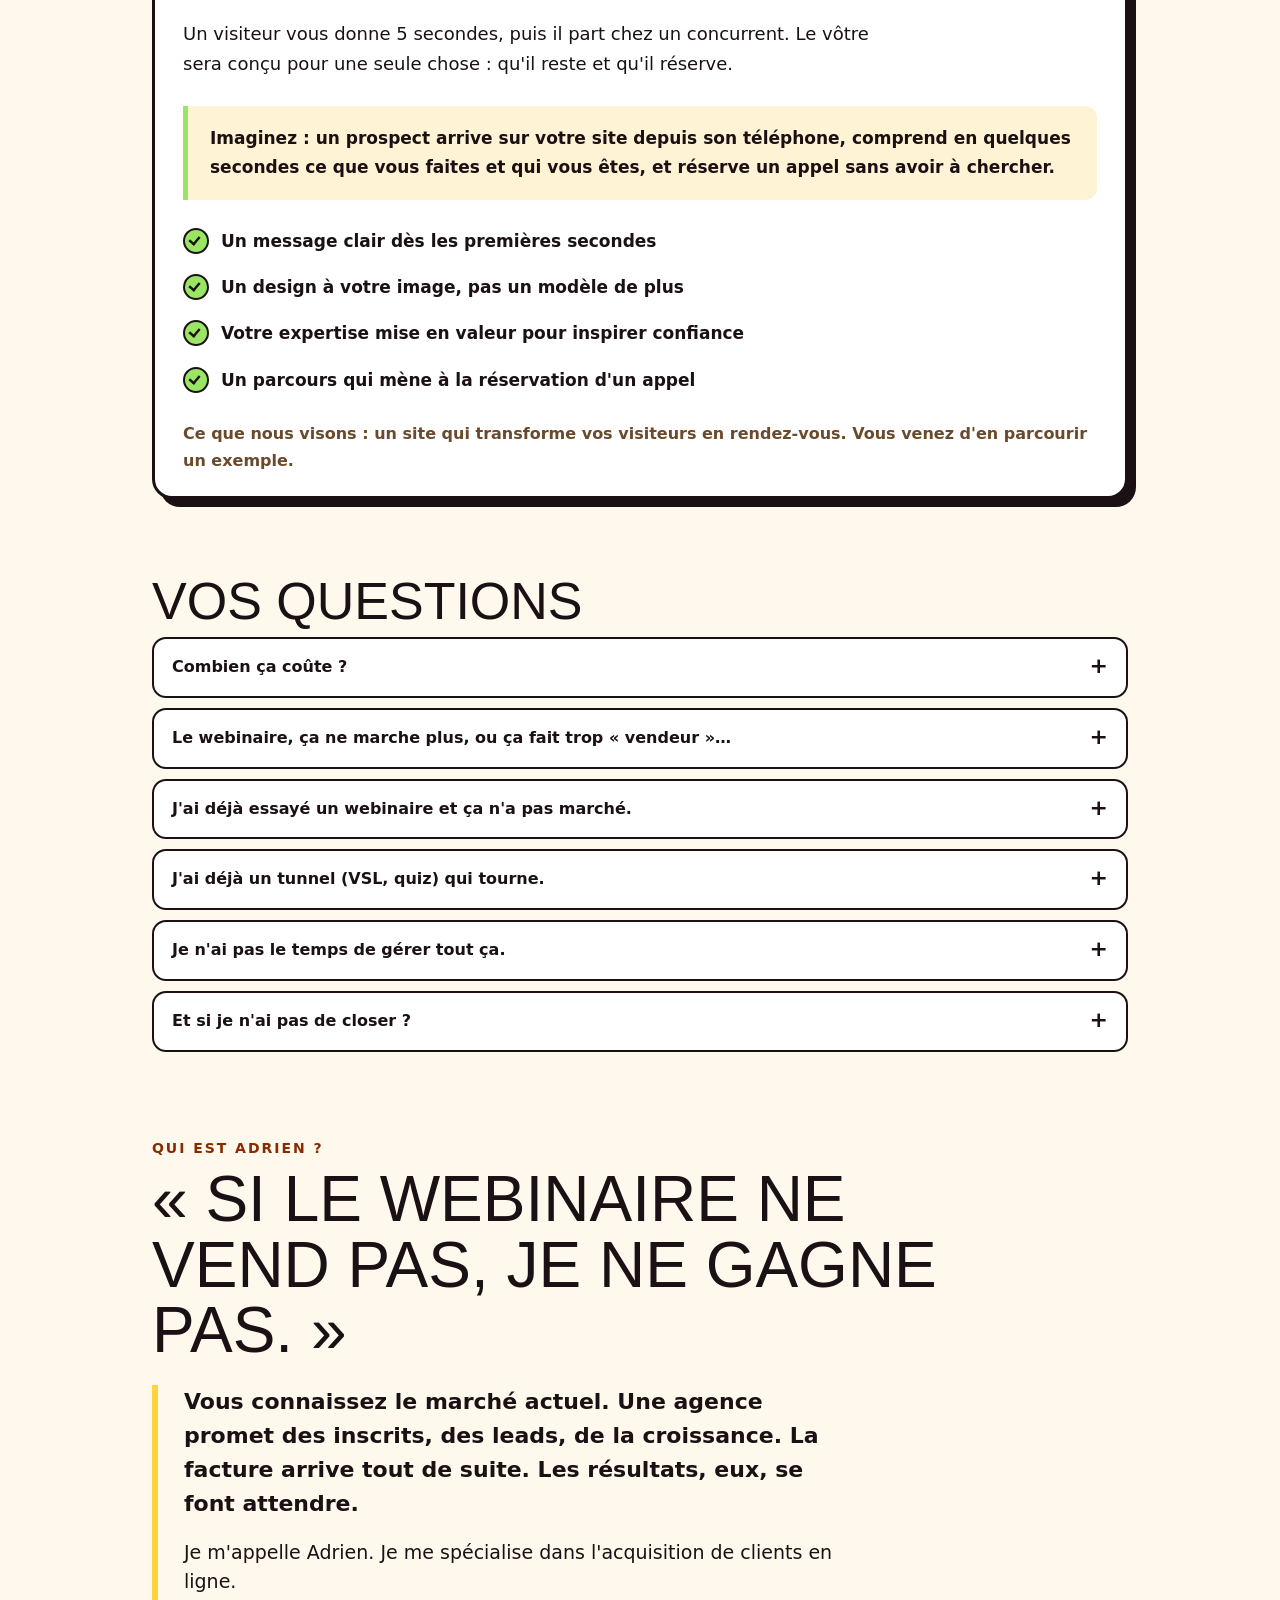
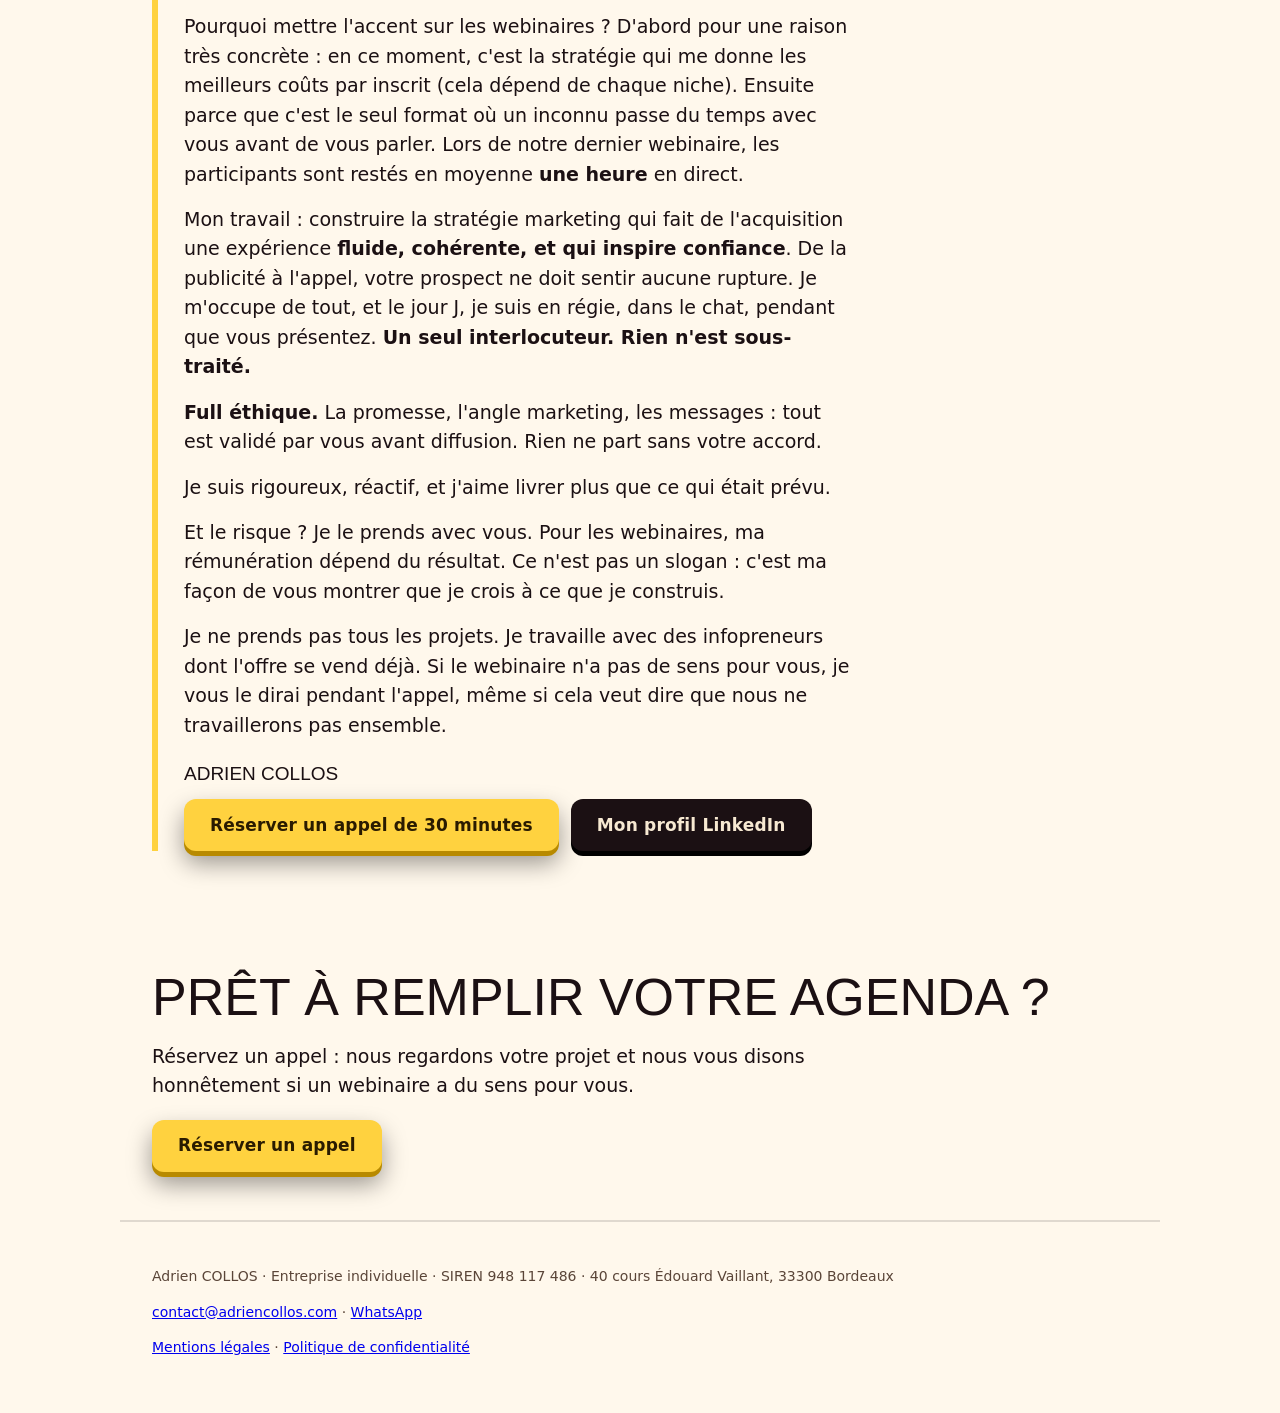
==== commit e3ebf1b5: "Référencement : données structurées, titre, 404 ; e-mail contact@adriencollos.com Co-Authored-By: Cl" ====
--- a/index.html
+++ b/index.html
@@ -3,9 +3,12 @@
 <head>
 <meta charset="utf-8">
 <meta name="viewport" content="width=device-width,initial-scale=1,viewport-fit=cover">
-<title>Adrien COLLOS · Webinaires à la performance et système d'acquisition</title>
-<meta name="description" content="Adrien COLLOS met en place votre webinaire automatisé et votre système d'acquisition. Webinaires à la performance : rémunération uniquement au résultat. Réservez un appel.">
+<title>Webinaires à la performance et acquisition · Adrien COLLOS</title>
+<meta name="description" content="Webinaire automatisé et système d'acquisition pour vos ventes par appel. Webinaires à la performance : rémunération uniquement au résultat. Réservez un appel.">
 <meta name="theme-color" content="#1b1013">
+<meta name="robots" content="index,follow,max-image-preview:large">
+<meta name="author" content="Adrien COLLOS">
+<meta property="og:site_name" content="Adrien COLLOS">
 <link rel="canonical" href="https://adriencollos.com/">
 <meta property="og:type" content="website">
 <meta property="og:locale" content="fr_FR">
@@ -22,6 +25,151 @@
 <link rel="icon" href="favicon.ico" sizes="48x48">
 <link rel="icon" type="image/png" sizes="32x32" href="assets/favicon-32.png">
 <link rel="apple-touch-icon" href="assets/apple-touch-icon.png">
+<script type="application/ld+json">
+{
+ "@context": "https://schema.org",
+ "@graph": [
+  {
+   "@type": "WebSite",
+   "@id": "https://adriencollos.com/#site",
+   "url": "https://adriencollos.com/",
+   "name": "Adrien COLLOS",
+   "inLanguage": "fr-FR",
+   "publisher": {
+    "@id": "https://adriencollos.com/#entreprise"
+   }
+  },
+  {
+   "@type": "Person",
+   "@id": "https://adriencollos.com/#adrien",
+   "name": "Adrien COLLOS",
+   "url": "https://adriencollos.com/",
+   "jobTitle": "Spécialiste de l'acquisition de clients en ligne",
+   "sameAs": [
+    "https://www.linkedin.com/in/adrien-collos-795b80221/"
+   ],
+   "worksFor": {
+    "@id": "https://adriencollos.com/#entreprise"
+   }
+  },
+  {
+   "@type": "ProfessionalService",
+   "@id": "https://adriencollos.com/#entreprise",
+   "name": "Adrien COLLOS",
+   "url": "https://adriencollos.com/",
+   "image": "https://adriencollos.com/assets/og-image.jpg",
+   "description": "Webinaires automatisés, système d'acquisition, gestion de publicités et création de site web pour infopreneurs. Webinaires à la performance : rémunération uniquement au résultat.",
+   "founder": {
+    "@id": "https://adriencollos.com/#adrien"
+   },
+   "areaServed": {
+    "@type": "Country",
+    "name": "France"
+   },
+   "address": {
+    "@type": "PostalAddress",
+    "streetAddress": "40 cours Édouard Vaillant",
+    "postalCode": "33300",
+    "addressLocality": "Bordeaux",
+    "addressCountry": "FR"
+   },
+   "knowsAbout": [
+    "Webinaire",
+    "Acquisition de clients en ligne",
+    "Publicité en ligne",
+    "Tunnel de vente"
+   ],
+   "hasOfferCatalog": {
+    "@type": "OfferCatalog",
+    "name": "Missions",
+    "itemListElement": [
+     {
+      "@type": "Offer",
+      "itemOffered": {
+       "@type": "Service",
+       "name": "Webinaires et évènements en ligne"
+      }
+     },
+     {
+      "@type": "Offer",
+      "itemOffered": {
+       "@type": "Service",
+       "name": "Système d'acquisition"
+      }
+     },
+     {
+      "@type": "Offer",
+      "itemOffered": {
+       "@type": "Service",
+       "name": "Gestion de publicités"
+      }
+     },
+     {
+      "@type": "Offer",
+      "itemOffered": {
+       "@type": "Service",
+       "name": "Création de site web"
+      }
+     }
+    ]
+   }
+  },
+  {
+   "@type": "FAQPage",
+   "mainEntity": [
+    {
+     "@type": "Question",
+     "name": "Combien ça coûte ?",
+     "acceptedAnswer": {
+      "@type": "Answer",
+      "text": "Pour les webinaires, notre rémunération est uniquement au résultat : si le webinaire ne vend pas, nous ne gagnons pas. Le budget publicitaire reste à votre charge. Pour les autres missions, le tarif dépend de votre projet. Dans tous les cas, nous en parlons pendant l'appel."
+     }
+    },
+    {
+     "@type": "Question",
+     "name": "Le webinaire, ça ne marche plus, ou ça fait trop « vendeur »…",
+     "acceptedAnswer": {
+      "@type": "Answer",
+      "text": "Notre objectif n'est pas le nombre d'inscrits mais la candidature qualifiée : un prospect qui a passé du temps avec vous avant l'appel. Pour Stretching School, les participants sont restés en moyenne une heure en direct."
+     }
+    },
+    {
+     "@type": "Question",
+     "name": "J'ai déjà essayé un webinaire et ça n'a pas marché.",
+     "acceptedAnswer": {
+      "@type": "Answer",
+      "text": "Souvent, le problème vient d'un point précis : la promesse, la publicité, les relances, la régie ou le passage à la candidature. Nous commençons par l'identifier pendant l'appel."
+     }
+    },
+    {
+     "@type": "Question",
+     "name": "J'ai déjà un tunnel (VSL, quiz) qui tourne.",
+     "acceptedAnswer": {
+      "@type": "Answer",
+      "text": "Le webinaire s'ajoute à votre tunnel existant : il alimente l'agenda de votre closer sans le remplacer."
+     }
+    },
+    {
+     "@type": "Question",
+     "name": "Je n'ai pas le temps de gérer tout ça.",
+     "acceptedAnswer": {
+      "@type": "Answer",
+      "text": "Vous avez un seul interlocuteur pour tout : stratégie, tunnel, automatisations, publicité et régie le jour J. Rien n'est sous-traité."
+     }
+    },
+    {
+     "@type": "Question",
+     "name": "Et si je n'ai pas de closer ?",
+     "acceptedAnswer": {
+      "@type": "Answer",
+      "text": "C'est un point à aborder pendant l'appel, selon votre situation."
+     }
+    }
+   ]
+  }
+ ]
+}
+</script>
 <link rel="stylesheet" href="style.css?v=20261125b">
 </head>
 <body data-mode="landing">
@@ -55,7 +203,7 @@
 
   <div class="card" id="card">
     <p class="kicker">Marketing digital</p>
-    <h1><span class="big">Adrien</span><span class="small">Collos</span></h1>
+    <h1><span class="big">Adrien</span> <span class="small">Collos</span><span class="sr-only"> : webinaires à la performance et système d'acquisition</span></h1>
     <p class="promise">Webinaire.<br><span>Système d'acquisition.</span></p>
     <p class="trust">Webinaires rémunérés <strong>uniquement au résultat</strong>&nbsp;: si le webinaire ne vend pas, nous ne gagnons pas.</p>
     <div class="cta">
@@ -193,7 +341,7 @@
 
   <footer class="wrap foot">
     <p>Adrien COLLOS · Entreprise individuelle · SIREN 948 117 486 · 40 cours Édouard Vaillant, 33300 Bordeaux</p>
-    <p><a href="mailto:adrien.boostmedia@gmail.com">adrien.boostmedia@gmail.com</a> · <a href="https://wa.me/33689753526" target="_blank" rel="noopener">WhatsApp</a></p>
+    <p><a href="mailto:contact@adriencollos.com">contact@adriencollos.com</a> · <a href="https://wa.me/33689753526" target="_blank" rel="noopener">WhatsApp</a></p>
     <p><a href="mentions-legales.html">Mentions légales</a> · <a href="confidentialite.html">Politique de confidentialité</a></p>
   </footer>
 </div>
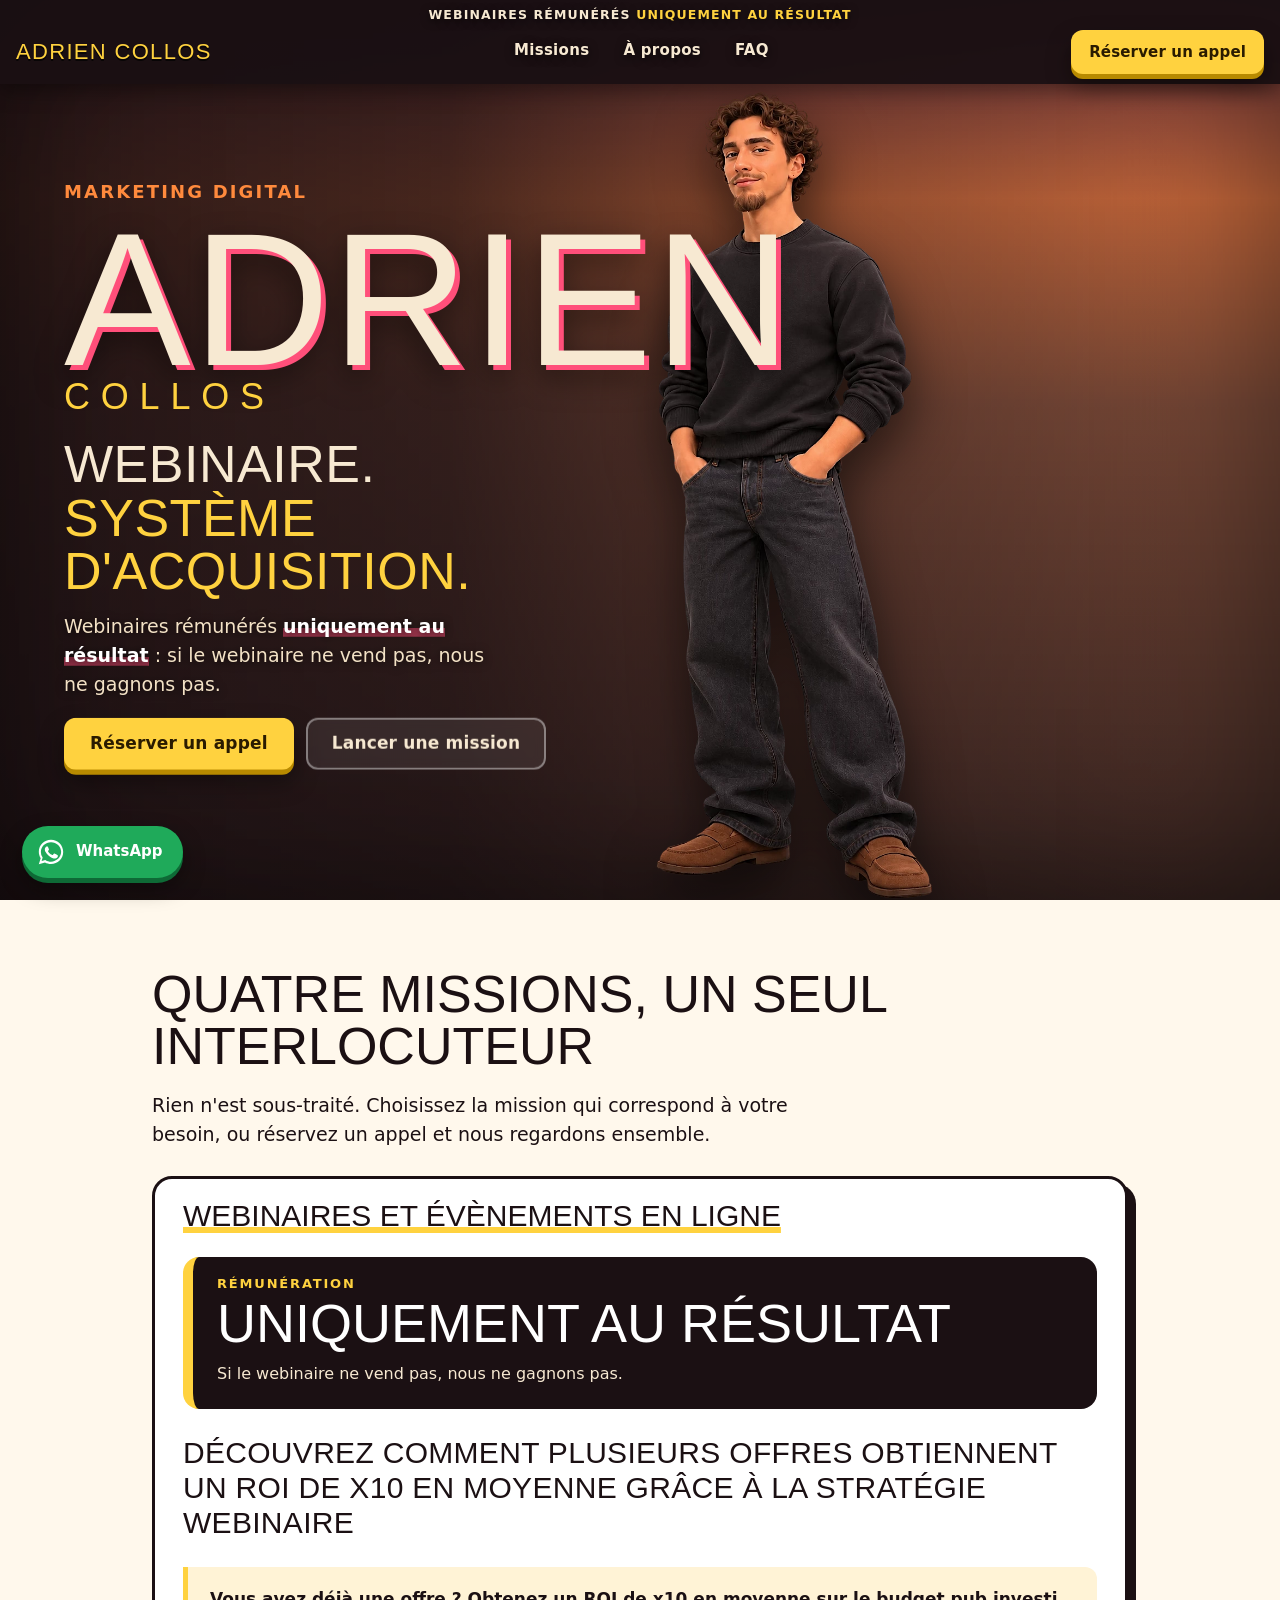
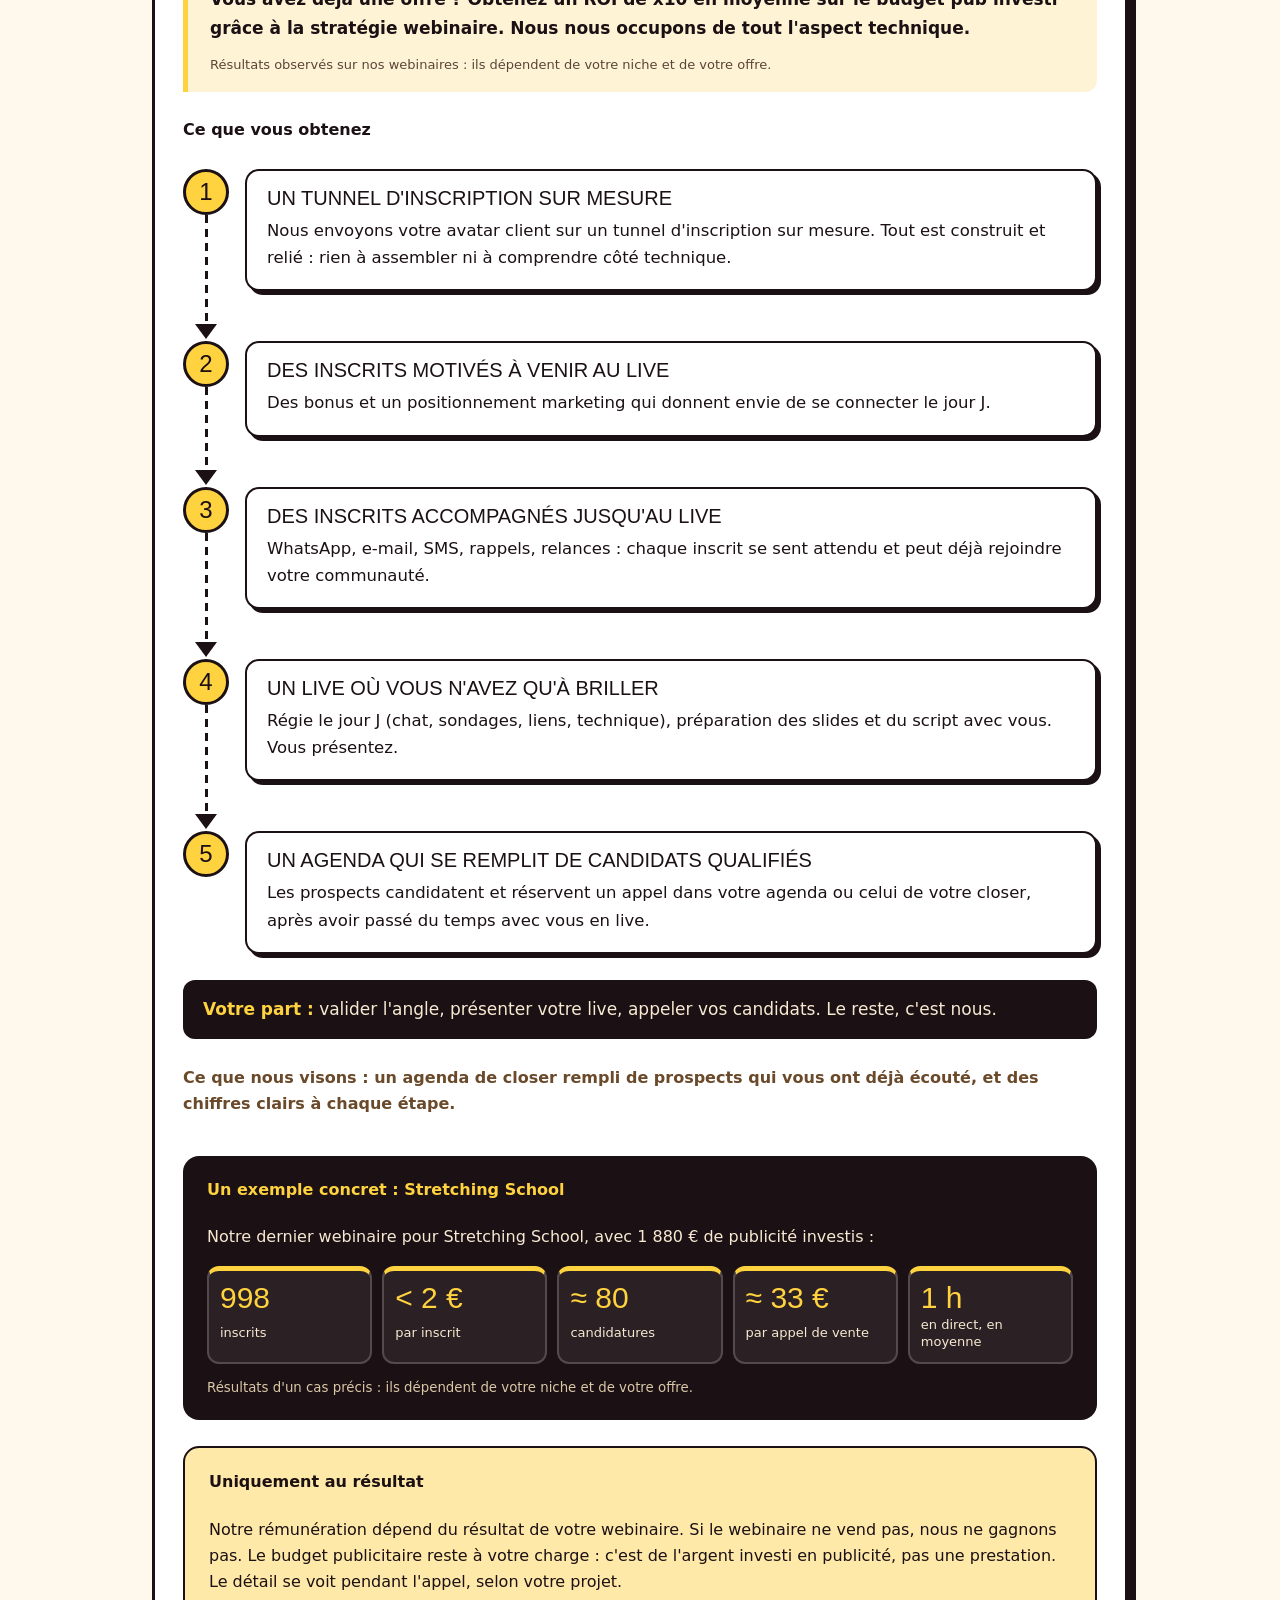
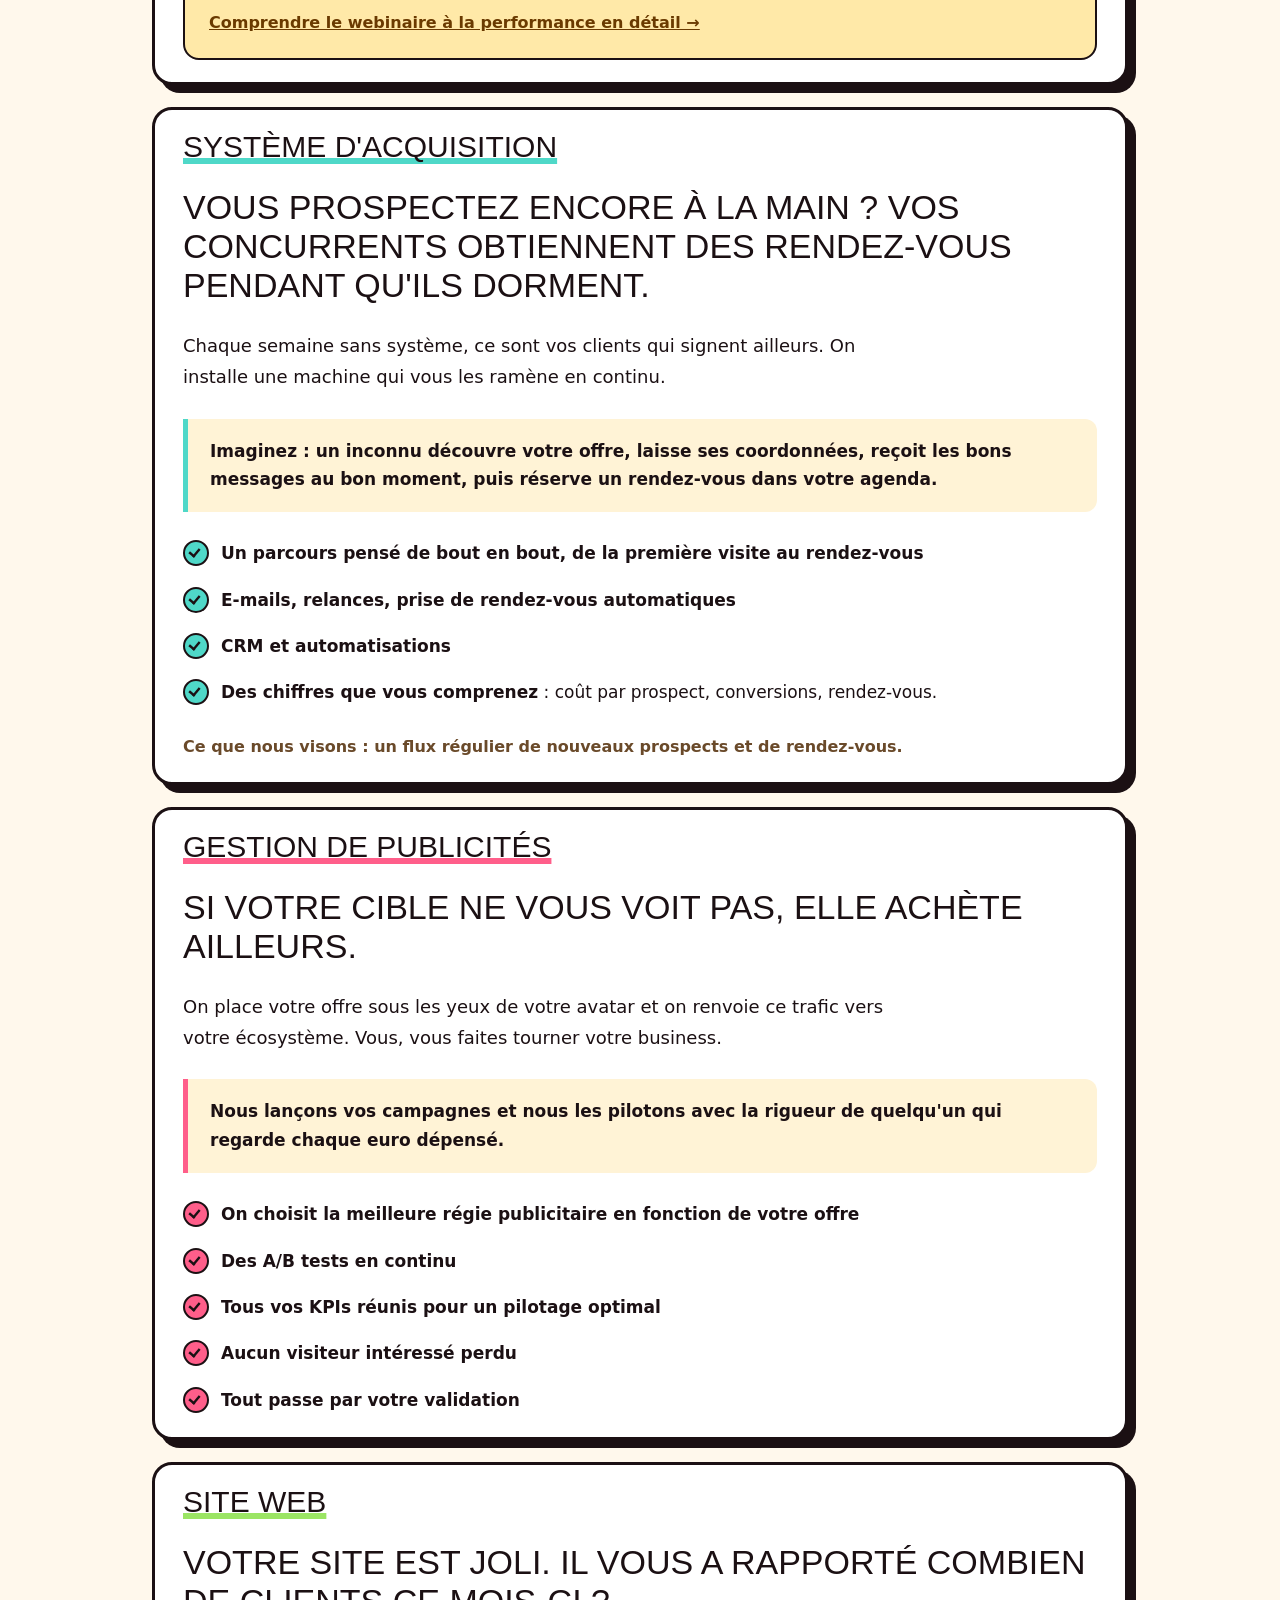
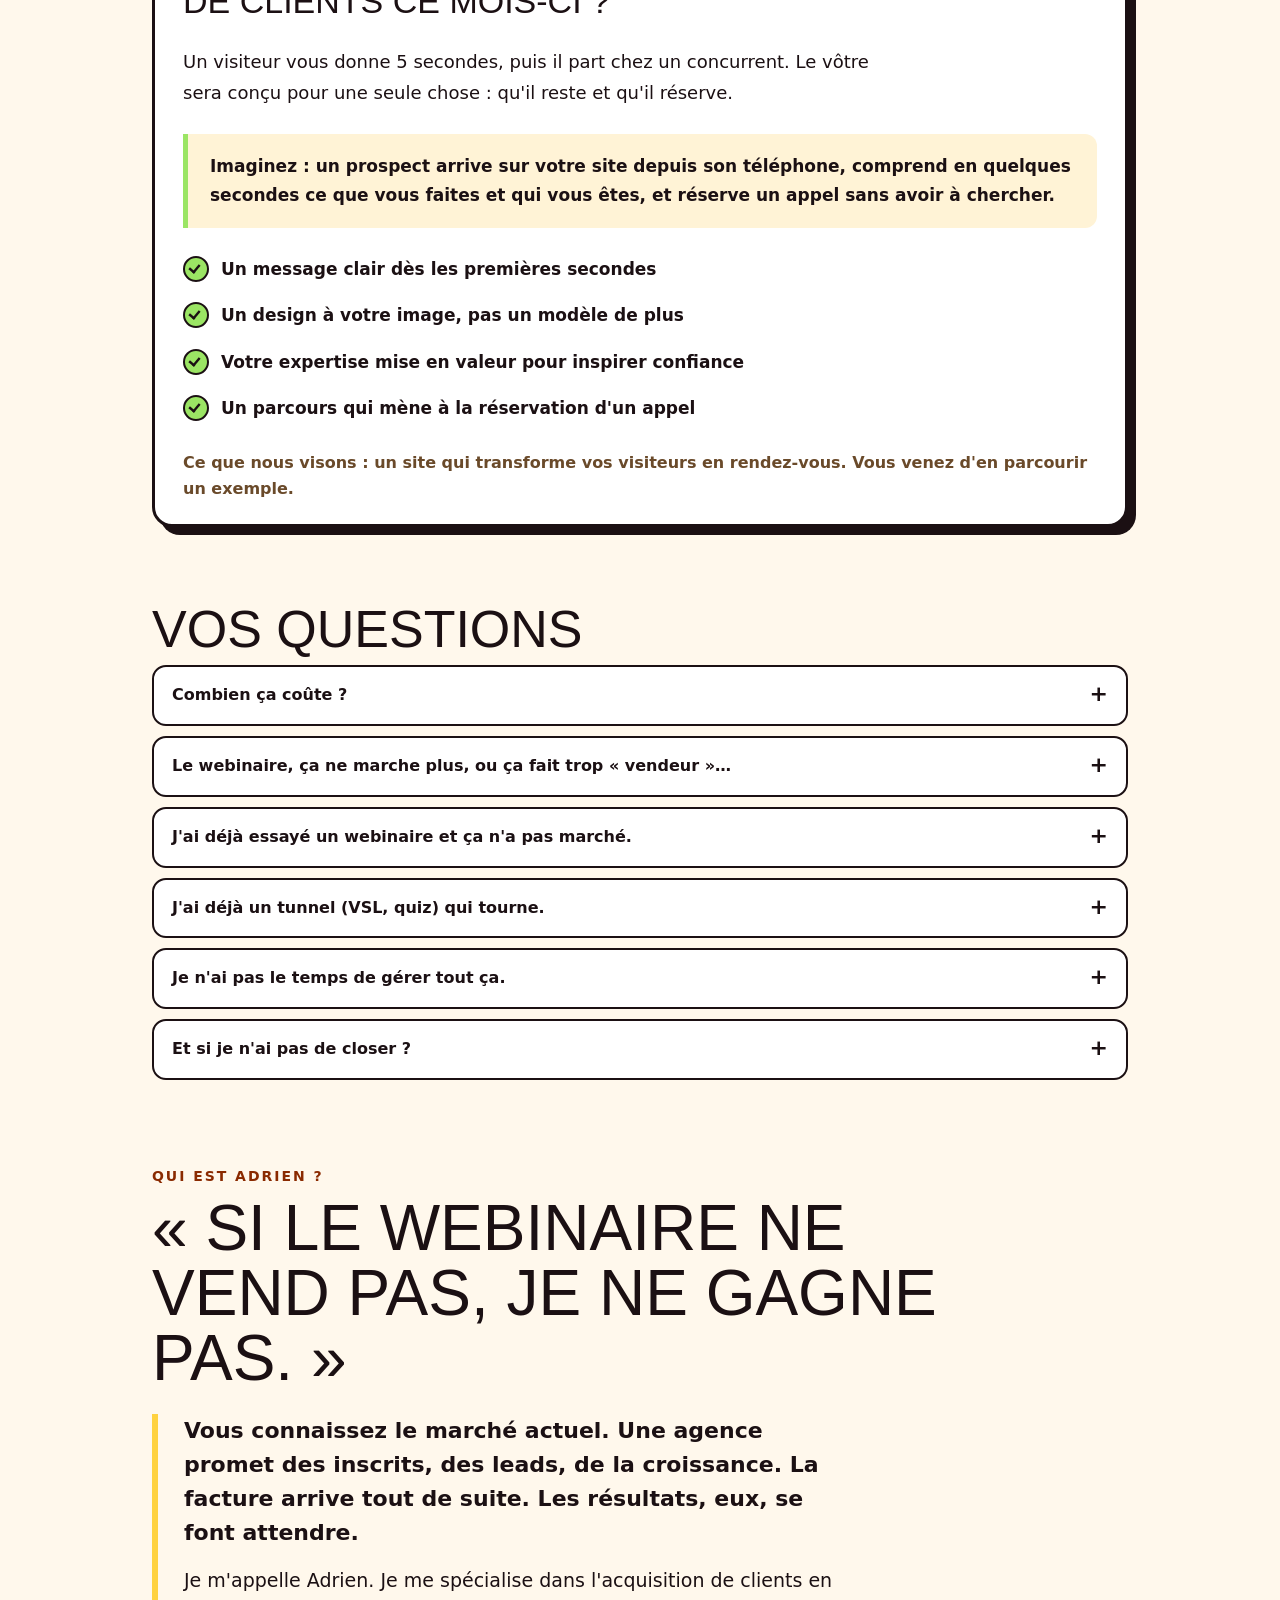
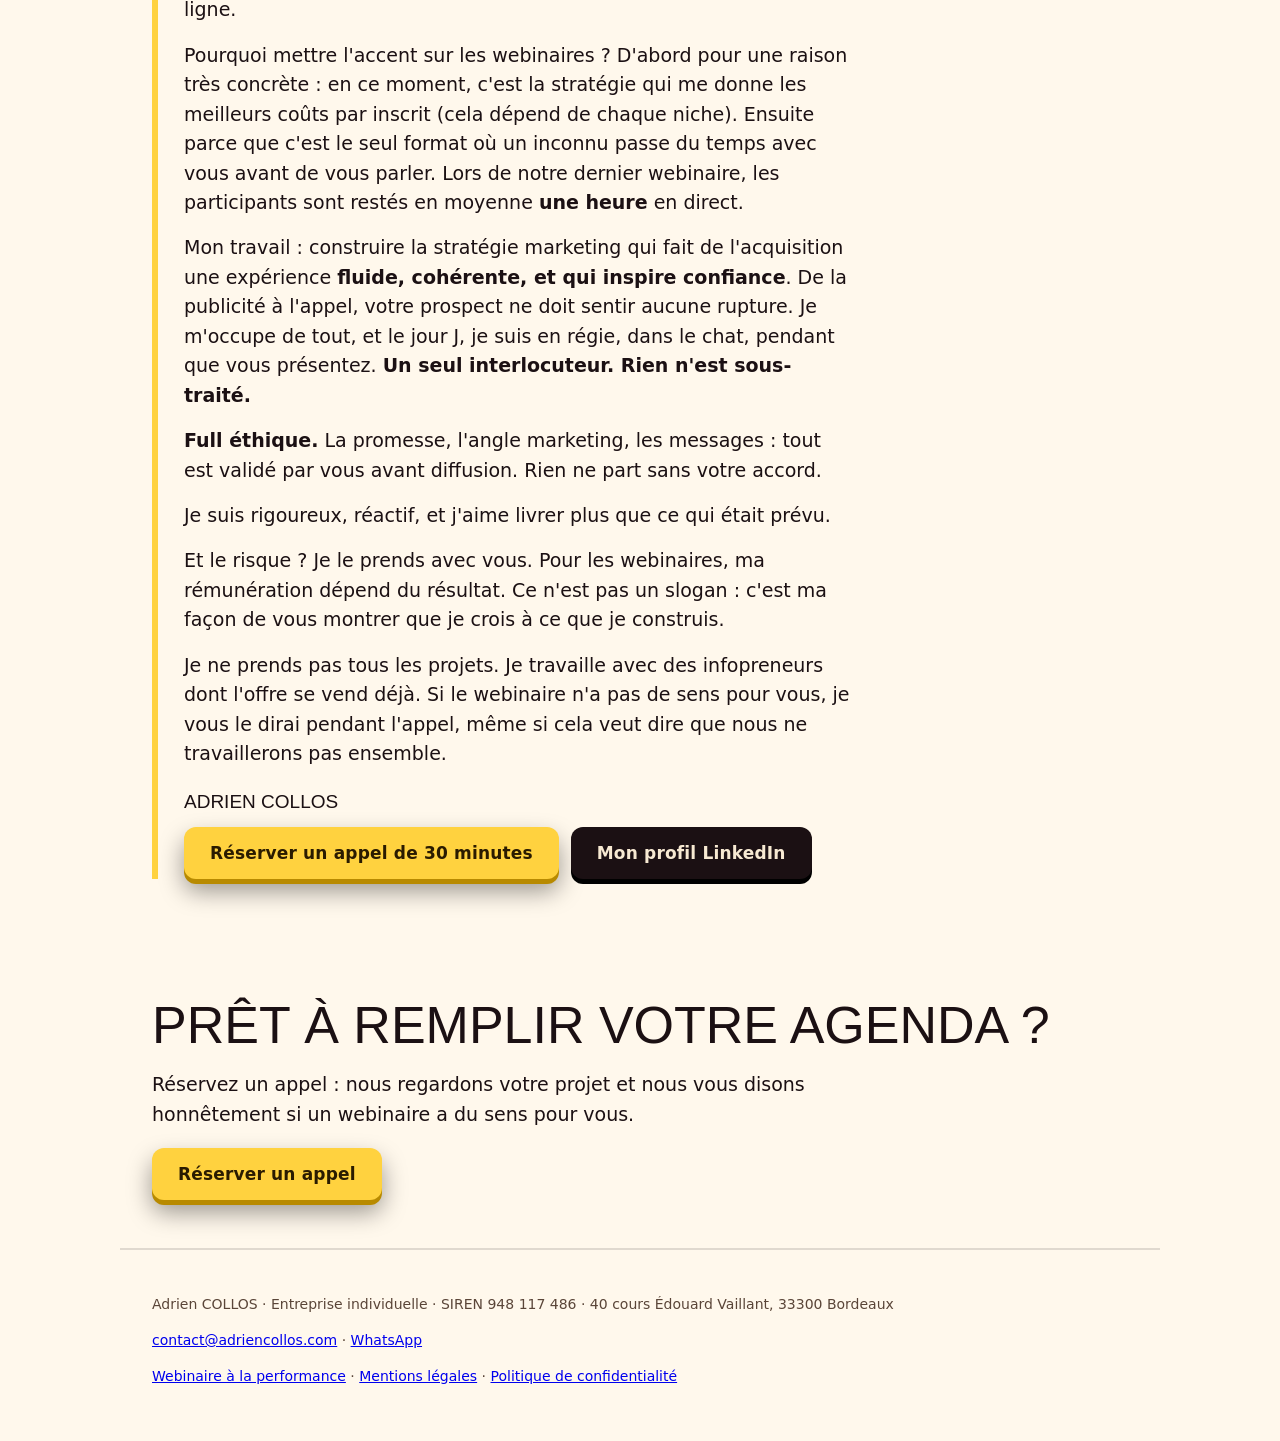
==== commit 4ecb1813: "Page de contenu « Webinaire à la performance » et liens internes Co-Authored-By: Claude Sonnet 5.5 <" ====
--- a/index.html
+++ b/index.html
@@ -170,7 +170,7 @@
  ]
 }
 </script>
-<link rel="stylesheet" href="style.css?v=20261125b">
+<link rel="stylesheet" href="style.css?v=20261125c">
 </head>
 <body data-mode="landing">
 <a class="skip" href="#contenu">Passer l'intro et lire la version texte</a>
@@ -259,6 +259,7 @@
         <aside class="model">
           <h4>Uniquement au résultat</h4>
           <p>Notre rémunération dépend du résultat de votre webinaire. Si le webinaire ne vend pas, nous ne gagnons pas. Le budget publicitaire reste à votre charge&nbsp;: c'est de l'argent investi en publicité, pas une prestation. Le détail se voit pendant l'appel, selon votre projet.</p>
+          <p class="more"><a href="webinaire-a-la-performance.html">Comprendre le webinaire à la performance en détail →</a></p>
         </aside>
       </article>
 
@@ -342,7 +343,7 @@
   <footer class="wrap foot">
     <p>Adrien COLLOS · Entreprise individuelle · SIREN 948 117 486 · 40 cours Édouard Vaillant, 33300 Bordeaux</p>
     <p><a href="mailto:contact@adriencollos.com">contact@adriencollos.com</a> · <a href="https://wa.me/33689753526" target="_blank" rel="noopener">WhatsApp</a></p>
-    <p><a href="mentions-legales.html">Mentions légales</a> · <a href="confidentialite.html">Politique de confidentialité</a></p>
+    <p><a href="webinaire-a-la-performance.html">Webinaire à la performance</a> · <a href="mentions-legales.html">Mentions légales</a> · <a href="confidentialite.html">Politique de confidentialité</a></p>
   </footer>
 </div>
 </main>
@@ -362,6 +363,6 @@
   <span>WhatsApp</span>
 </a>
 
-<script src="main.js?v=20261125b"></script>
+<script src="main.js?v=20261125c"></script>
 </body>
 </html>
--- a/style.css
+++ b/style.css
@@ -392,3 +392,26 @@
 .stat{padding:12px 11px}
 .stat strong{font-size:clamp(24px,3.4vw,30px)}
 .stat span{font-size:13px}
+
+/* pages de contenu (référencement) */
+.seo{max-width:820px}
+.seo h1{font-size:clamp(30px,5vw,46px);line-height:1.08;text-transform:none;font-family:var(--display)}
+.seo .lead{font-size:20px;line-height:1.65;margin:20px 0 6px}
+.seo h2{margin:46px 0 14px}
+.seo p{line-height:1.75;margin:0 0 16px}
+.seo .cta-row{margin:22px 0 0;display:flex;flex-wrap:wrap;gap:12px}
+.seo-steps{list-style:none;counter-reset:s;margin:18px 0;padding:0;display:grid;gap:14px}
+.seo-steps li{counter-increment:s;position:relative;background:#fff;border:2px solid var(--ink);border-radius:14px;padding:16px 18px 16px 62px;line-height:1.65}
+.seo-steps li::before{content:counter(s);position:absolute;left:16px;top:14px;width:34px;height:34px;border-radius:50%;background:var(--yel);border:3px solid var(--ink);display:grid;place-items:center;font:400 19px/1 var(--display)}
+.seo-steps b{font-weight:800}
+.seo details{background:#fff;border:2px solid var(--ink);border-radius:12px;padding:14px 18px;margin:0 0 12px}
+.seo summary{font-weight:800;cursor:pointer;line-height:1.4}
+.seo details p{margin:10px 0 0}
+.seo-end{margin-top:46px;padding:26px 24px;background:var(--ink);color:var(--sand);border-radius:18px}
+.seo-end h2{margin-top:0;color:#fff}
+.seo-end p{margin-bottom:0}
+.seo-end .cta-row{margin-top:20px}
+.seo .proof{margin-top:6px}
+.seo .proof h4,.seo .proof small{color:inherit}
+.seo .proof h4{color:var(--yel)}
+.model .more{margin:14px 0 0}.model .more a{font-weight:800;color:#6a3a00}
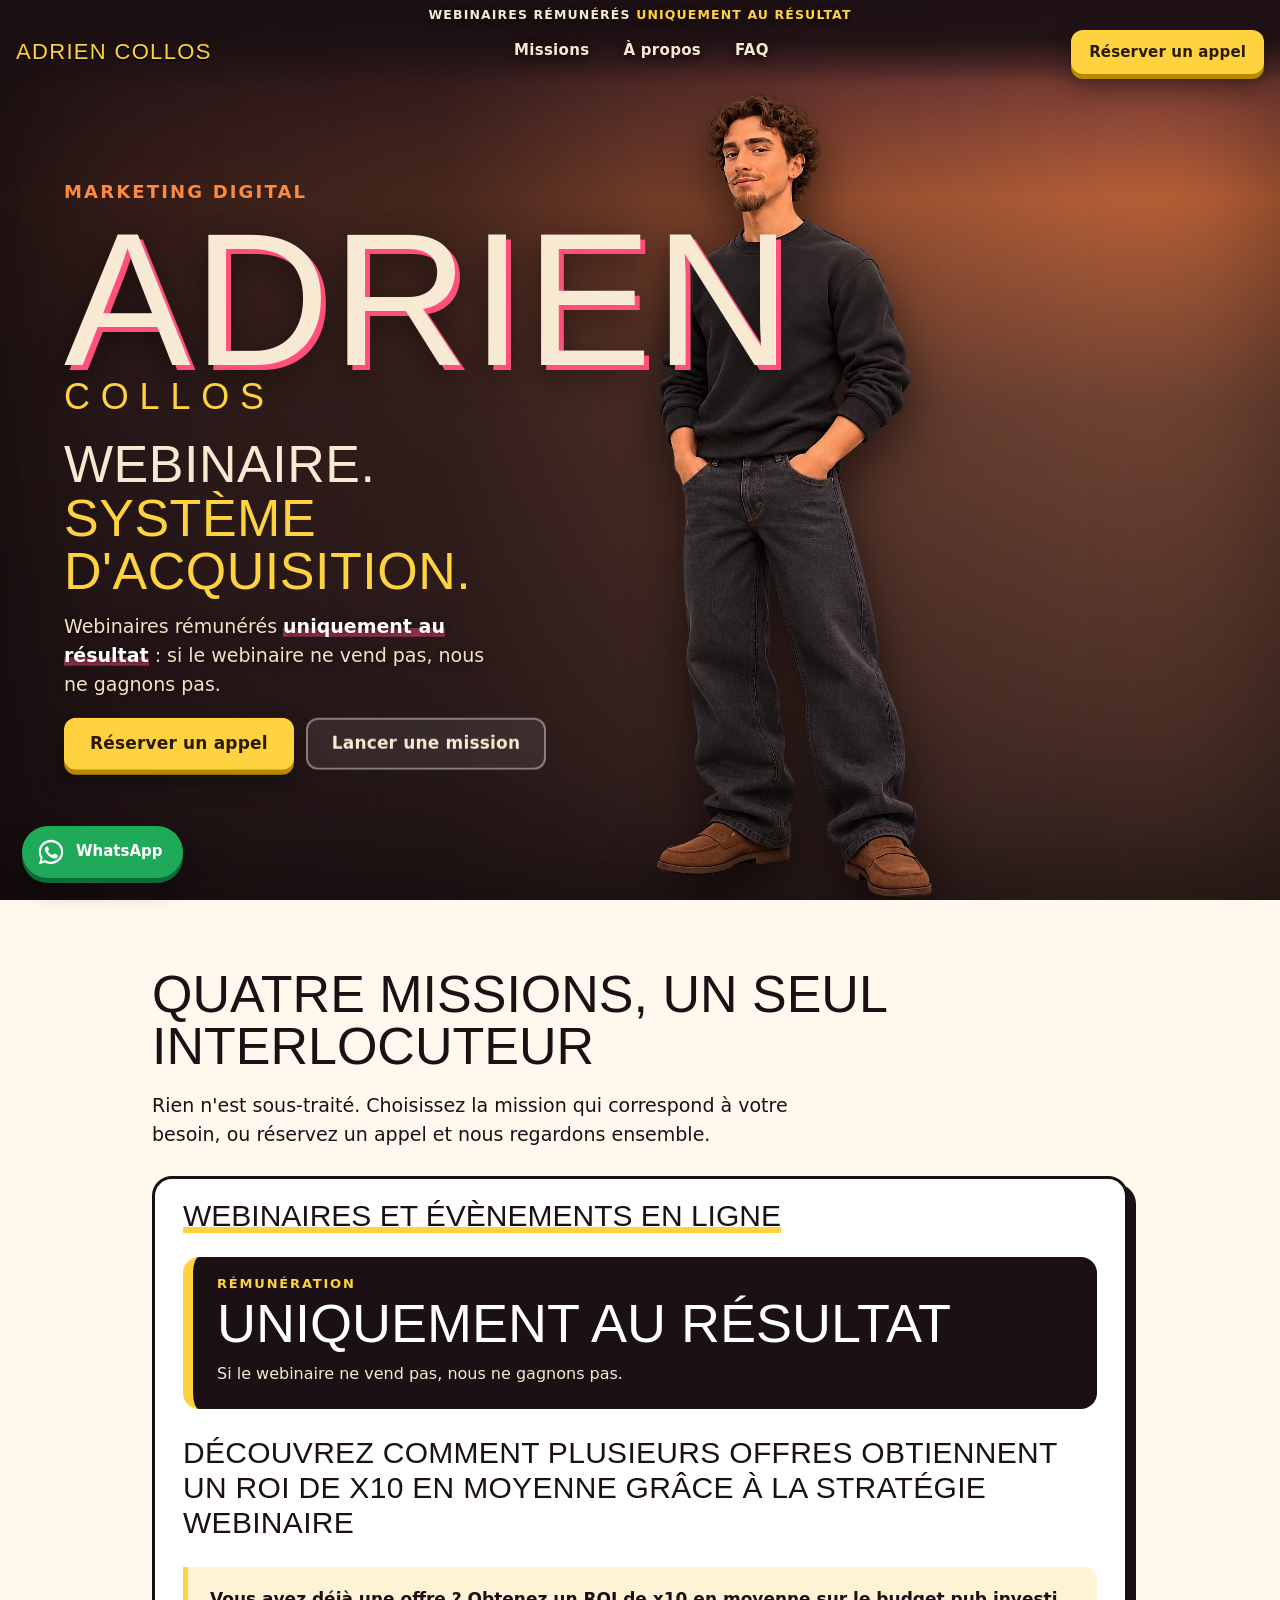
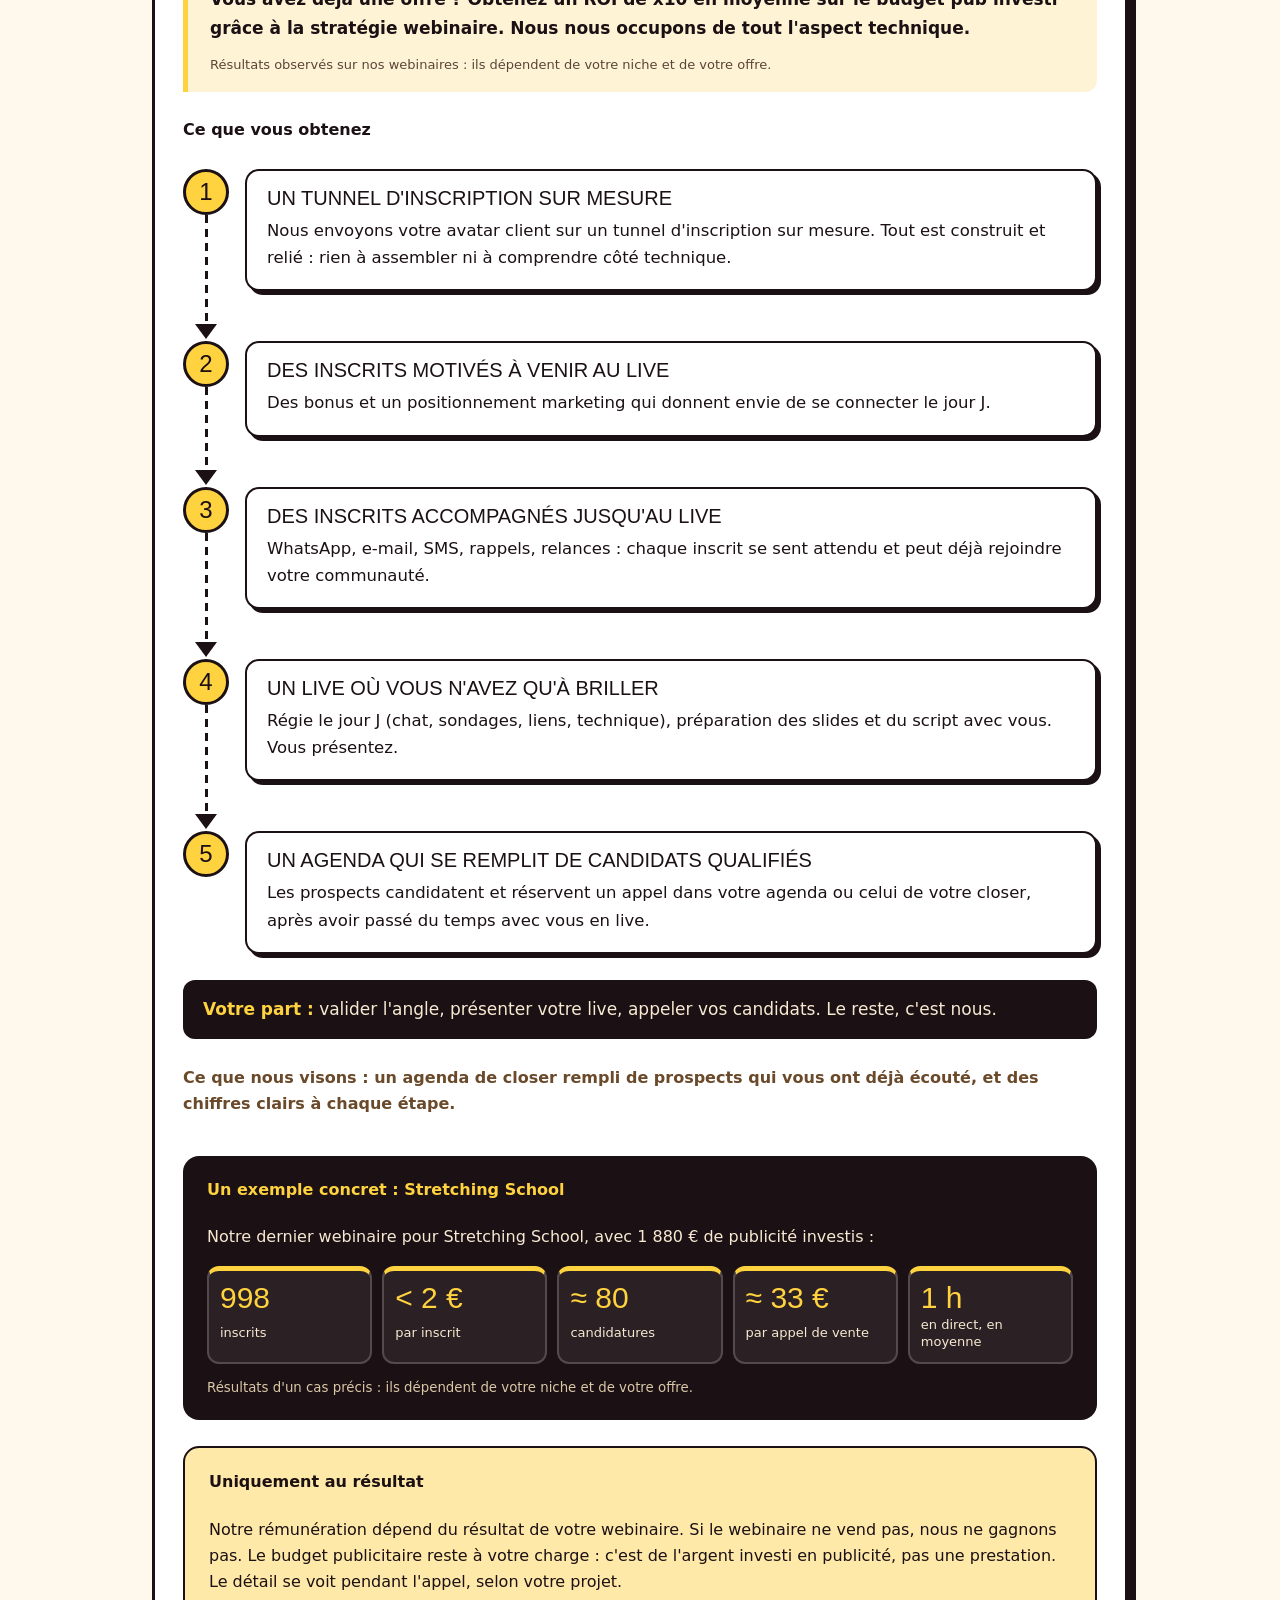
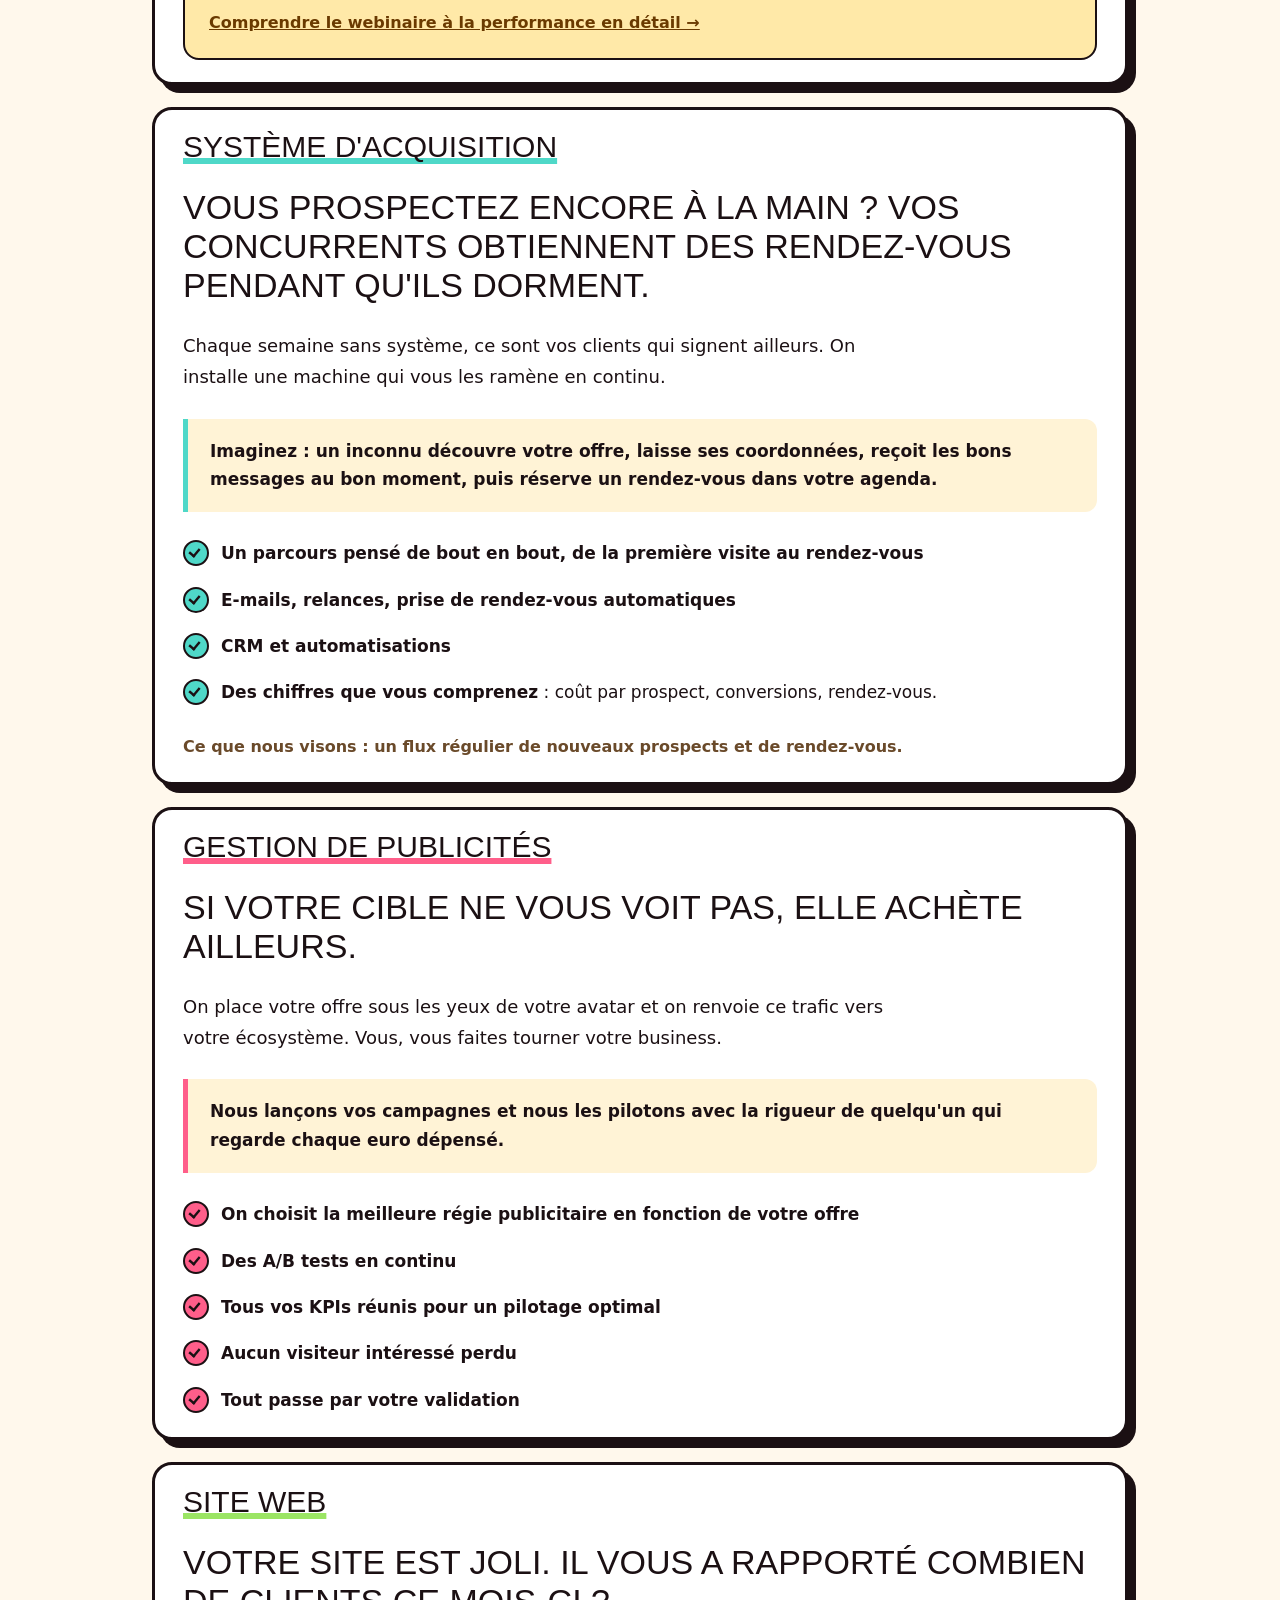
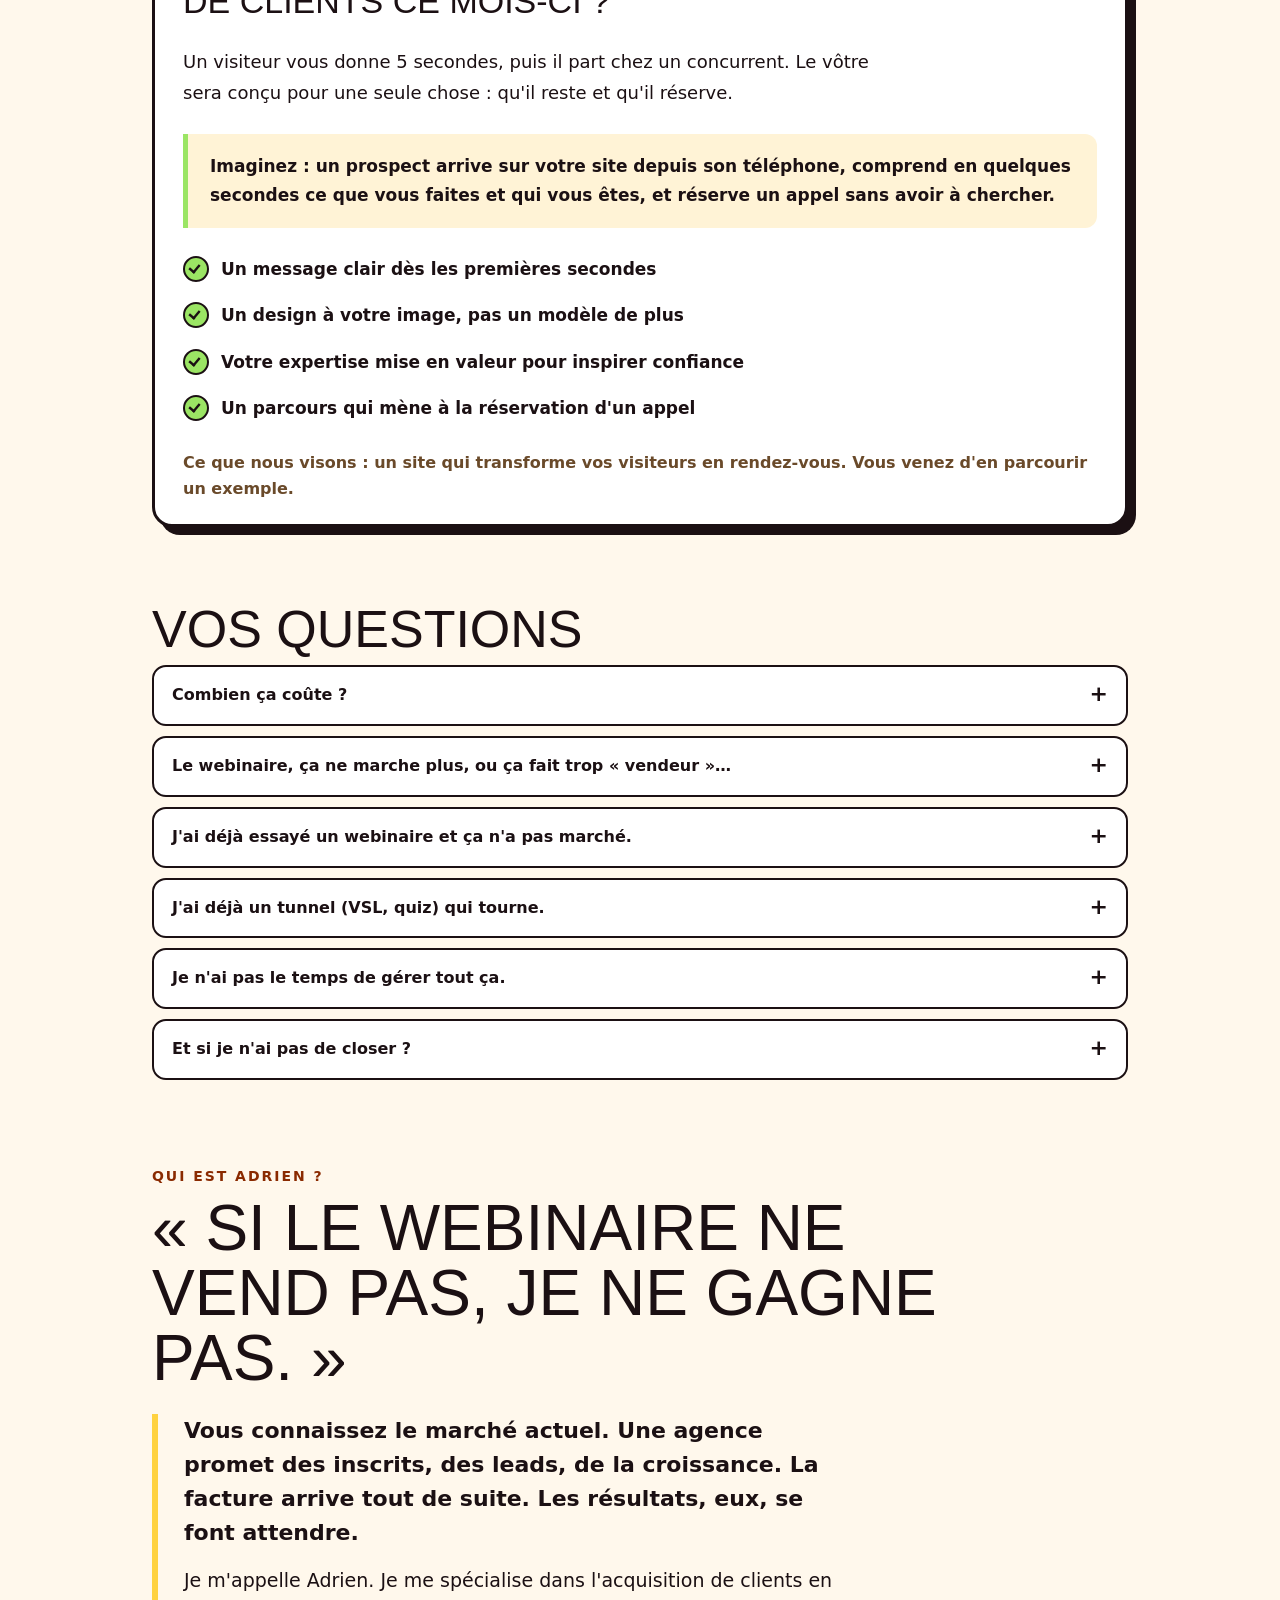
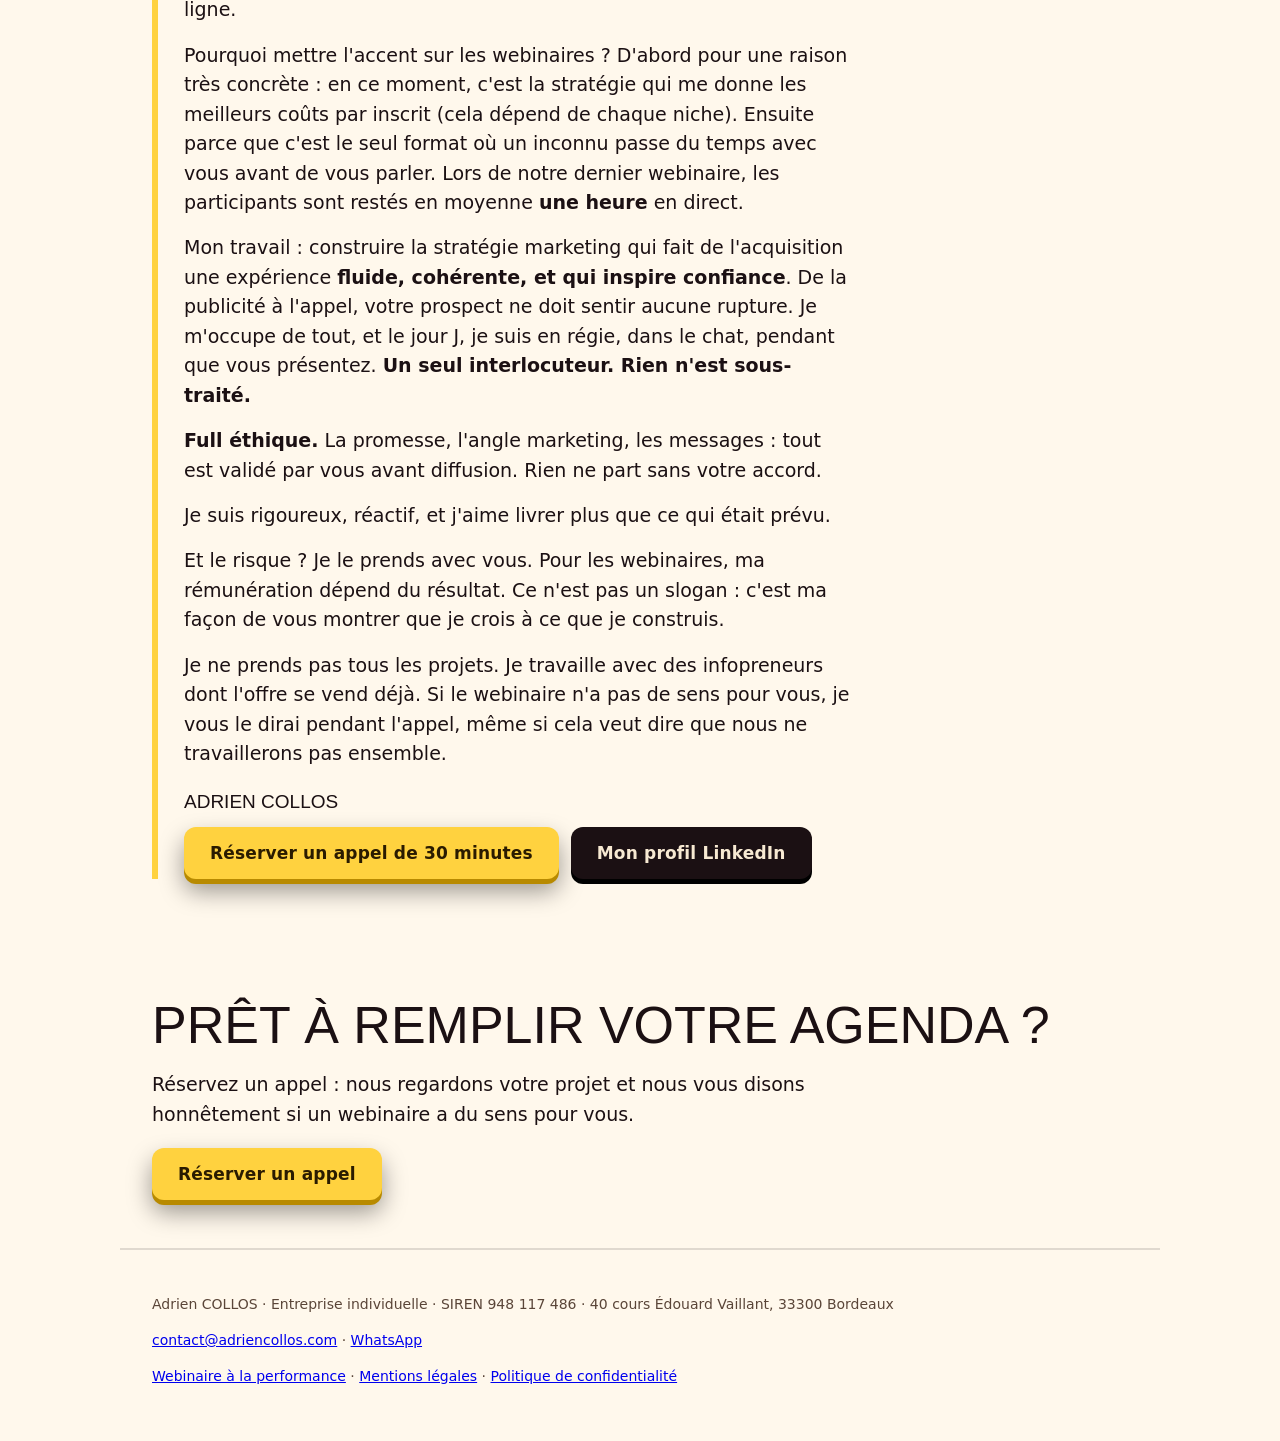
==== commit 16aaf30c: "Page « Webinaire à la performance » : copy identique à la carte de la mission 1 Co-Authored-By: Clau" ====
--- a/index.html
+++ b/index.html
@@ -170,7 +170,7 @@
  ]
 }
 </script>
-<link rel="stylesheet" href="style.css?v=20261125c">
+<link rel="stylesheet" href="style.css?v=20261125g">
 </head>
 <body data-mode="landing">
 <a class="skip" href="#contenu">Passer l'intro et lire la version texte</a>
@@ -363,6 +363,6 @@
   <span>WhatsApp</span>
 </a>
 
-<script src="main.js?v=20261125c"></script>
+<script src="main.js?v=20261125g"></script>
 </body>
 </html>
--- a/style.css
+++ b/style.css
@@ -415,3 +415,22 @@
 .seo .proof h4,.seo .proof small{color:inherit}
 .seo .proof h4{color:var(--yel)}
 .model .more{margin:14px 0 0}.model .more a{font-weight:800;color:#6a3a00}
+.seo-journey li{padding-bottom:18px}
+.seo-journey .p{display:block;margin-top:6px}
+.seo-journey .c{display:block;margin-top:6px;color:#0b5a50}
+.seo-journey em{font-style:normal;font-weight:800}
+.seo a{color:#8a2a00;font-weight:700}
+.seo .btn{color:#2a1b00;text-decoration:none;font-weight:800}
+.seo .btn-dark{color:var(--sand)}
+.seo-journey li.side{counter-increment:none;background:#e9fbf8;border-style:dashed}
+.seo-journey li.side::before{content:"+";background:var(--teal)}
+.seo-journey .p em{color:#a14a00}
+.seo-journey .c em{color:#0b6e63}
+
+/* page de contenu : reprise à l'identique des textes de la mission 1 */
+.mission-copy{display:flex;flex-direction:column;gap:26px;margin-top:22px}
+.mission-copy>*{margin:0}
+.mission-copy h4{font:400 22px/1.1 var(--display);text-transform:uppercase;letter-spacing:.02em}
+.mission-copy p.headline{font-size:clamp(23px,3.3vw,30px);line-height:1.18}
+.mission-copy .scene small{font-size:13px}
+.mission-copy .yourpart{font-size:17px}
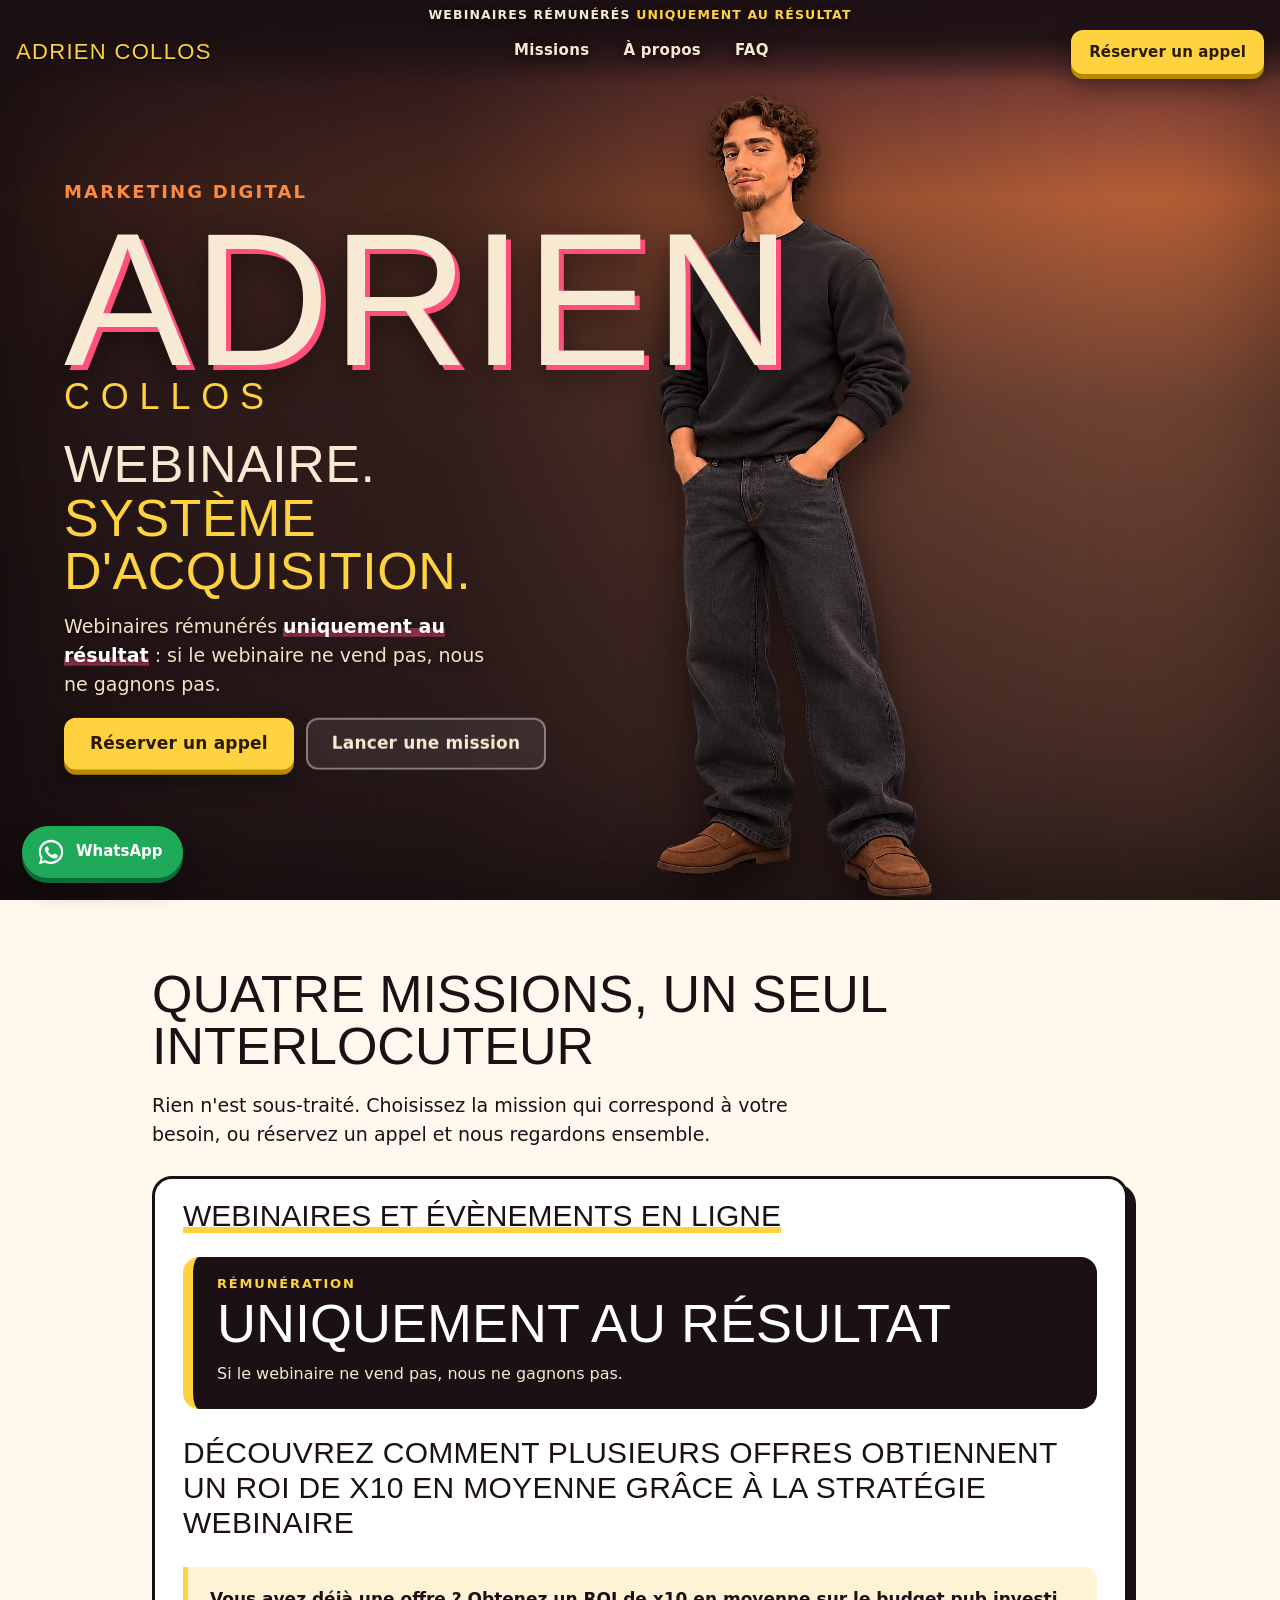
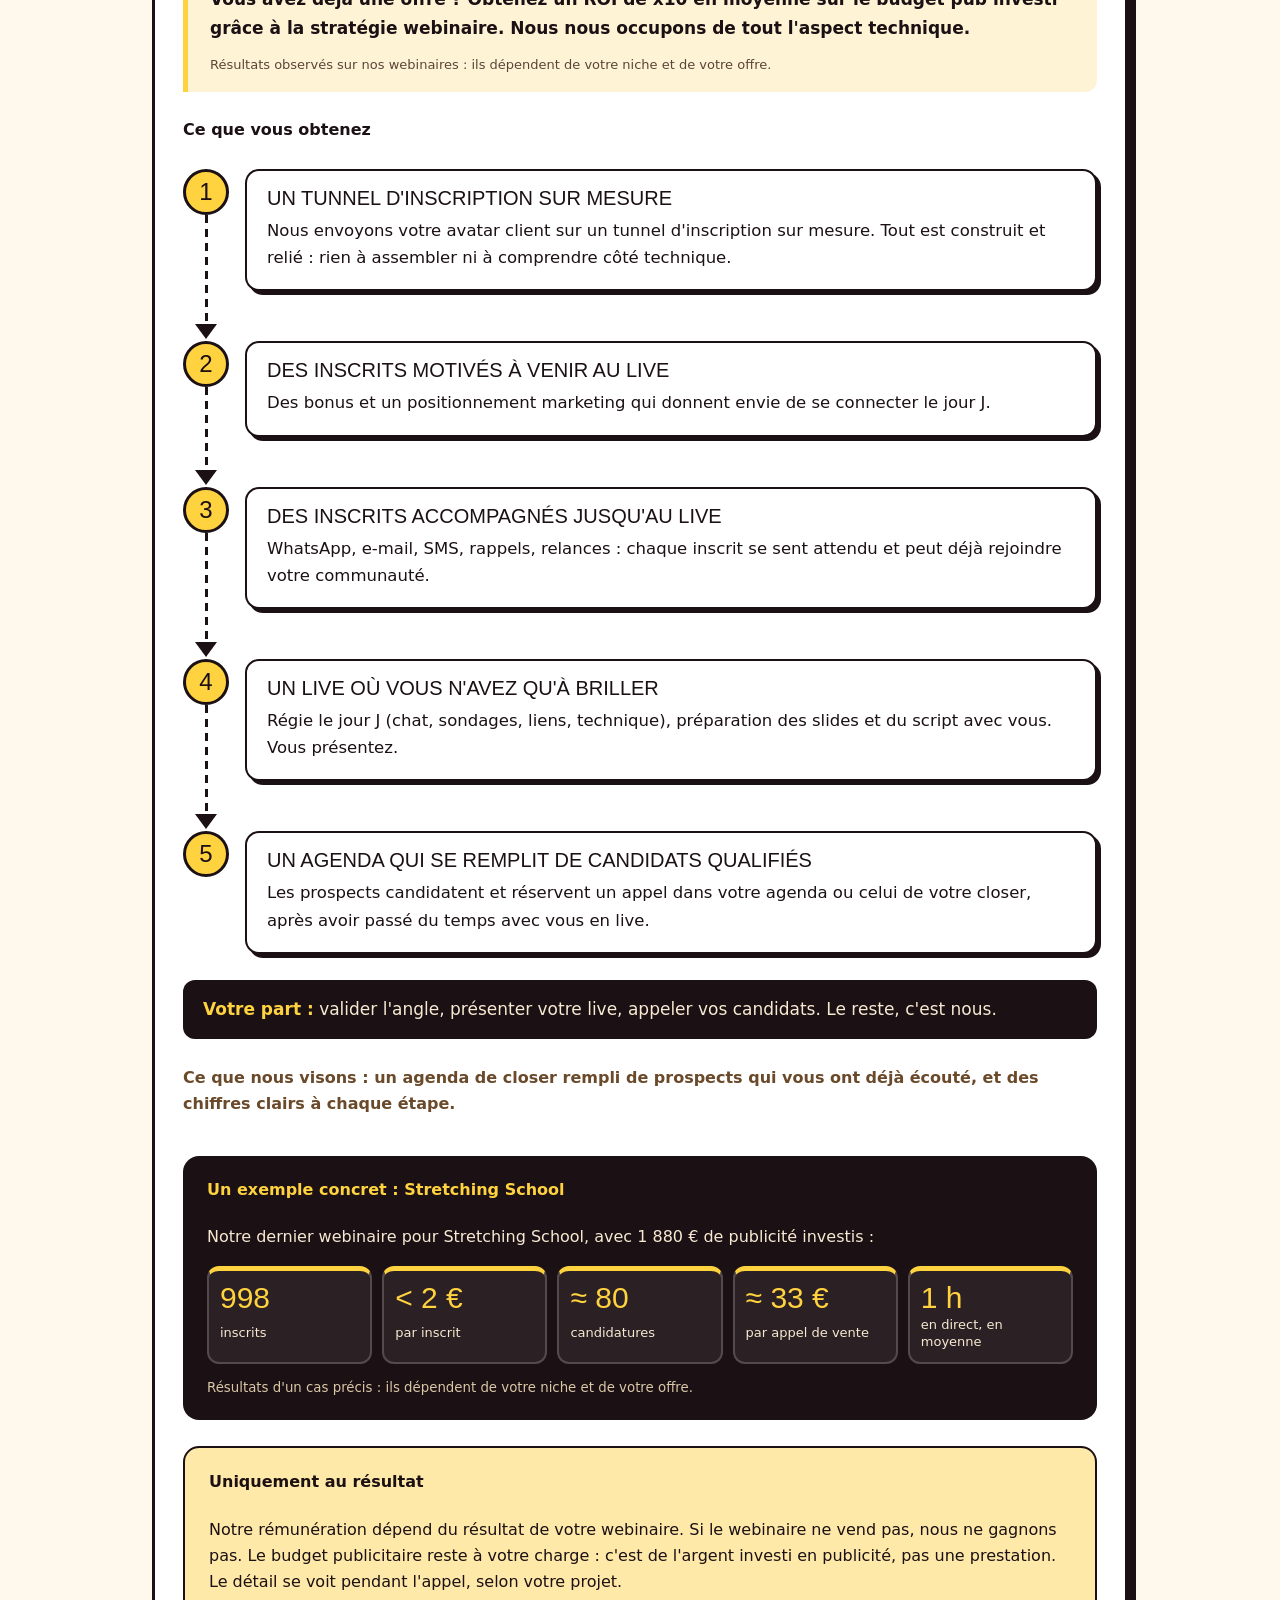
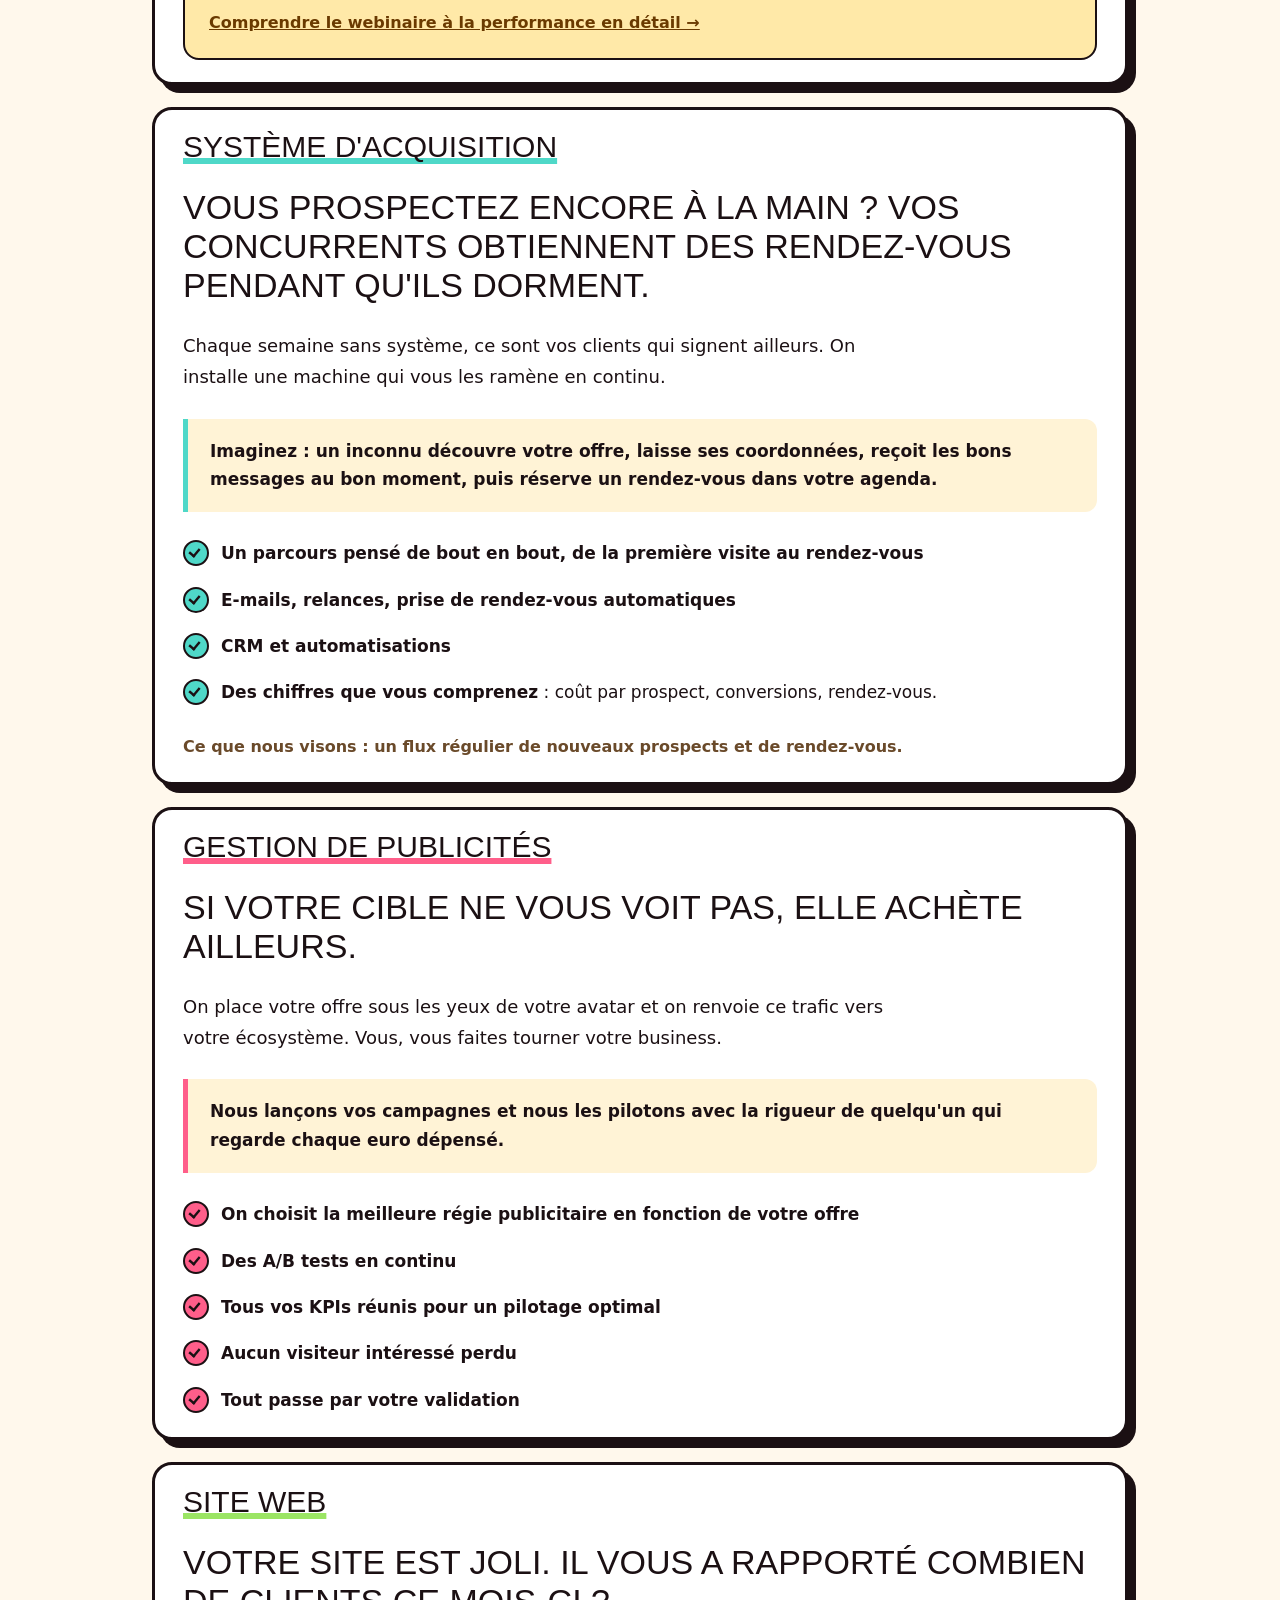
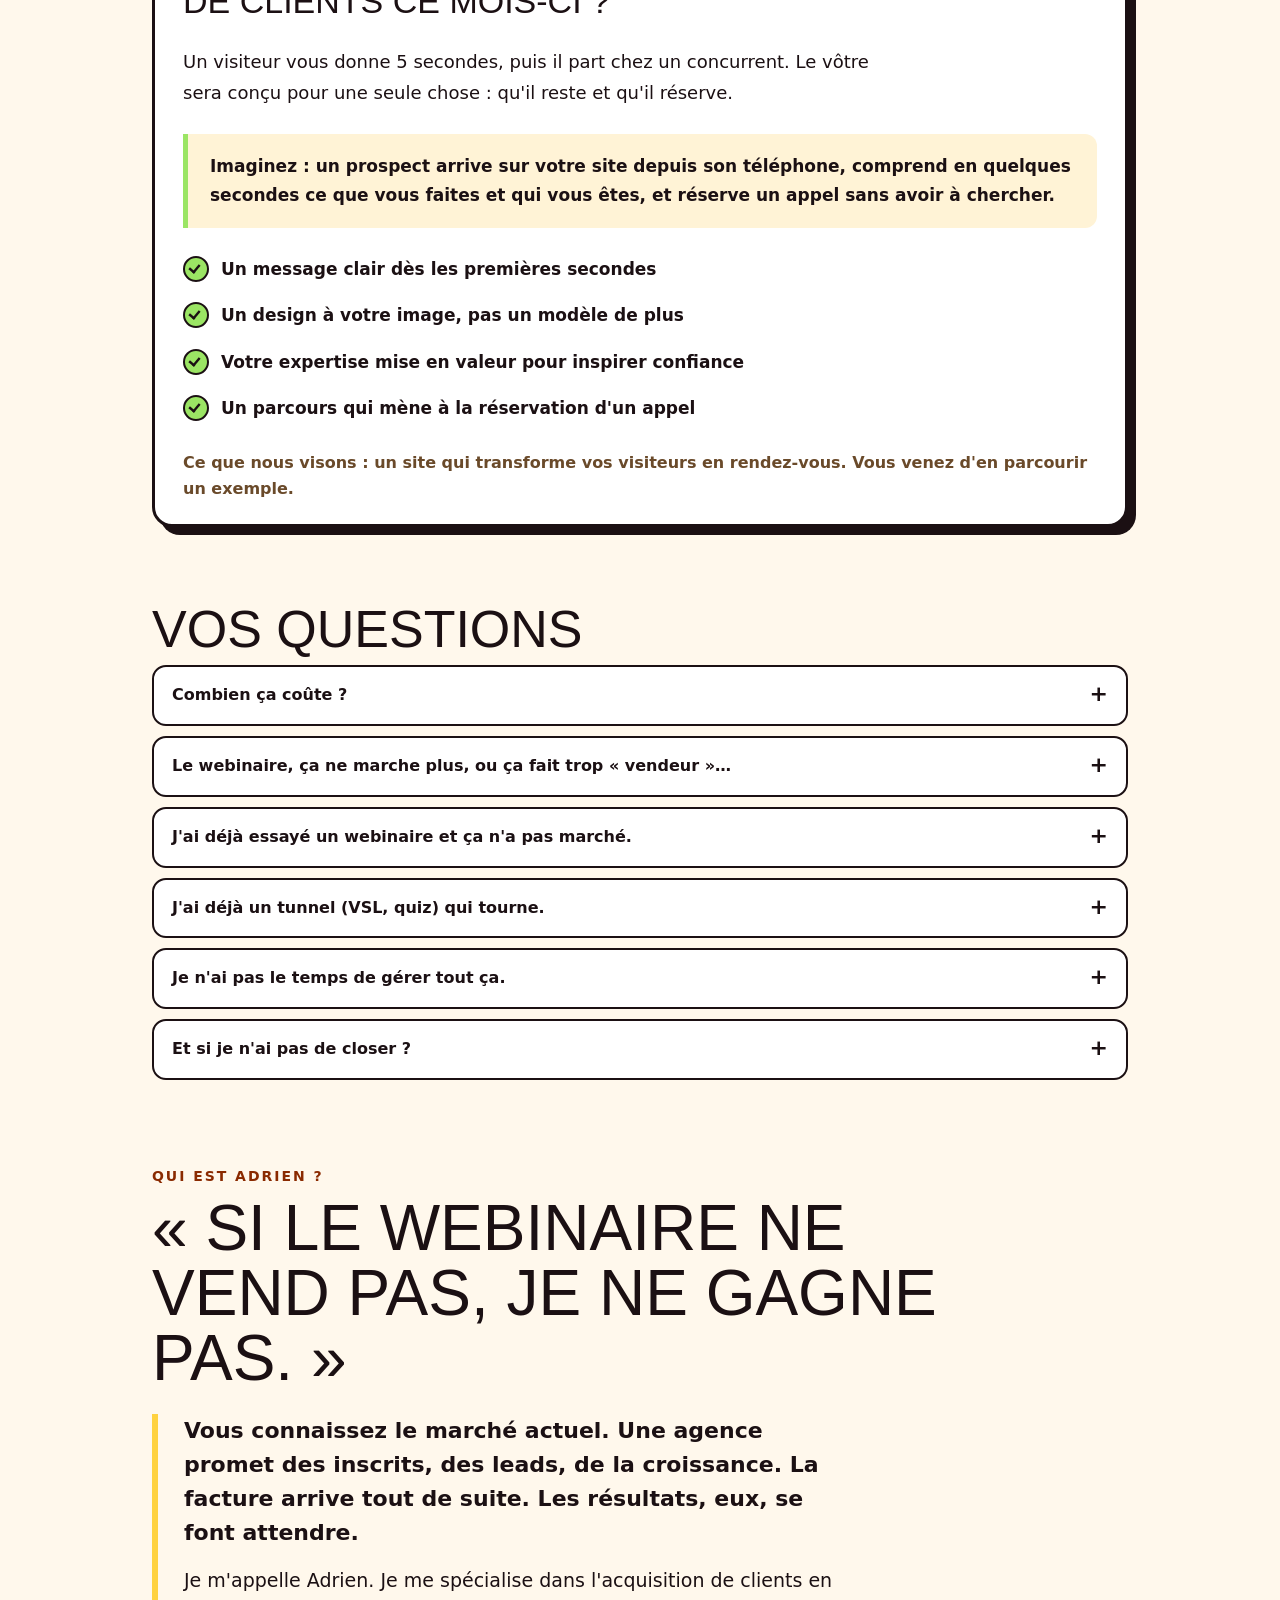
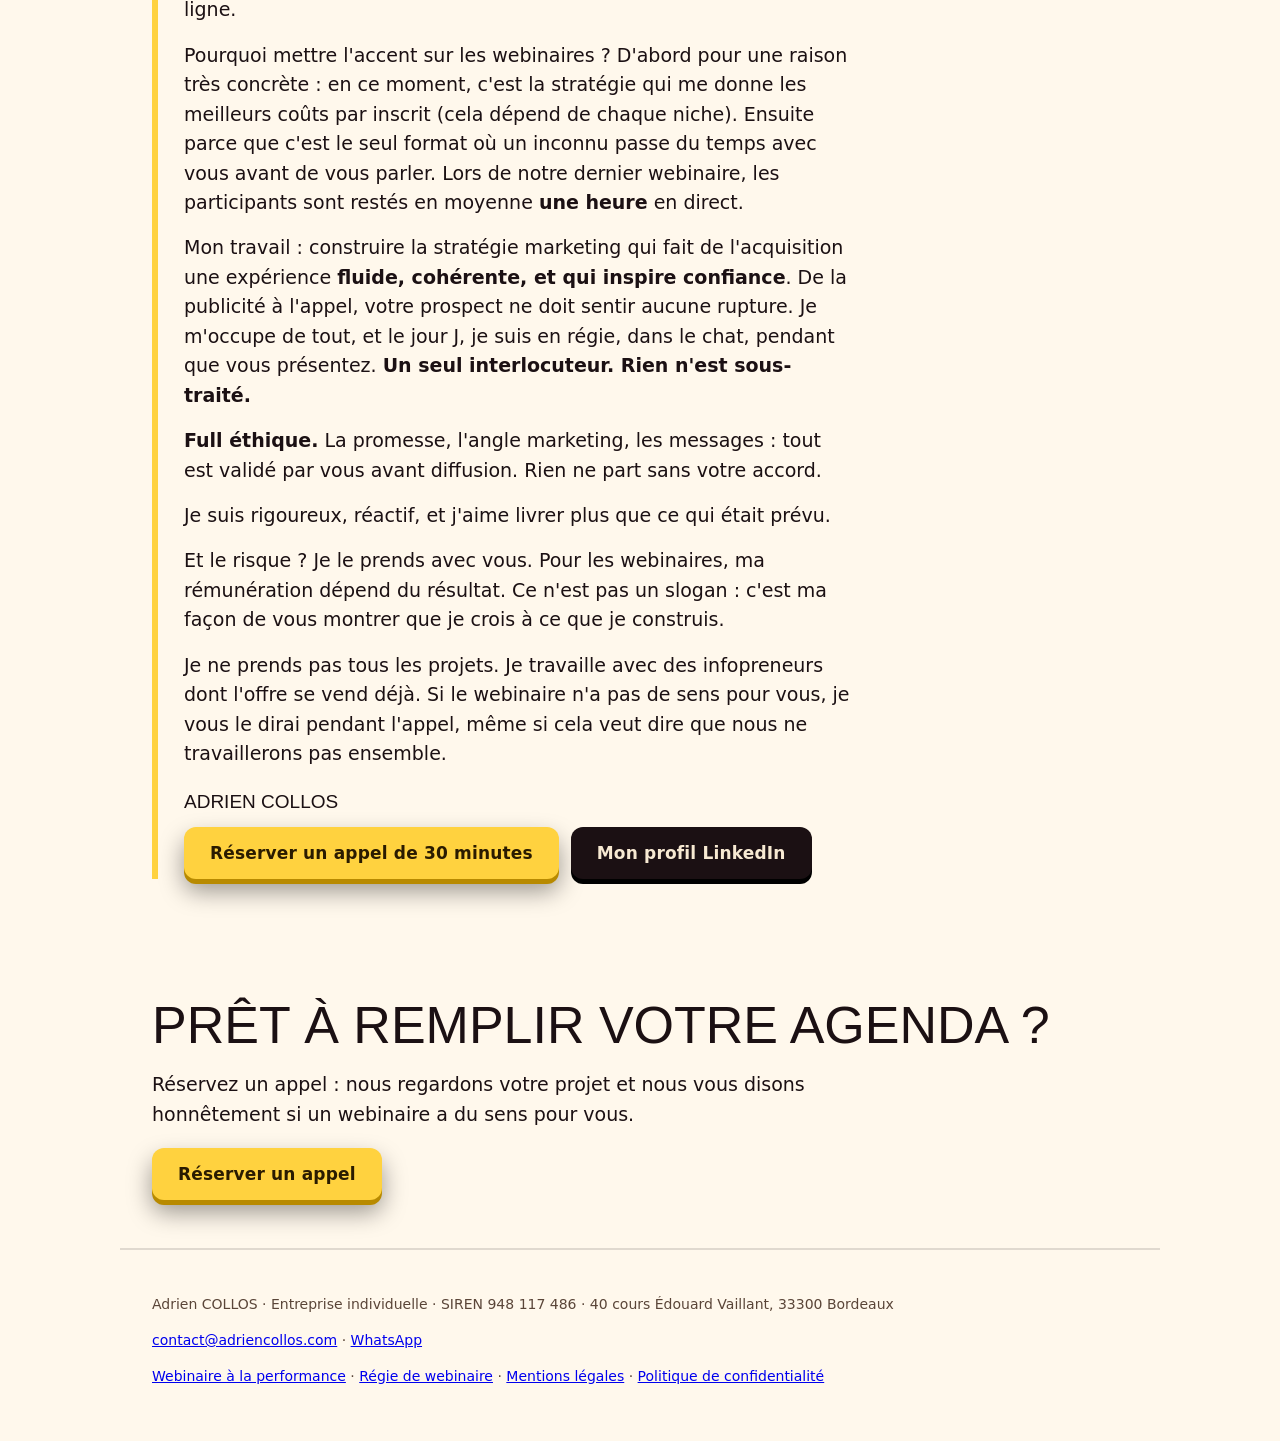
==== commit 30830012: "Page « Régie de webinaire » (texte validé) et liens internes Co-Authored-By: Claude Sonnet 5.5 <nore" ====
--- a/index.html
+++ b/index.html
@@ -343,7 +343,7 @@
   <footer class="wrap foot">
     <p>Adrien COLLOS · Entreprise individuelle · SIREN 948 117 486 · 40 cours Édouard Vaillant, 33300 Bordeaux</p>
     <p><a href="mailto:contact@adriencollos.com">contact@adriencollos.com</a> · <a href="https://wa.me/33689753526" target="_blank" rel="noopener">WhatsApp</a></p>
-    <p><a href="webinaire-a-la-performance.html">Webinaire à la performance</a> · <a href="mentions-legales.html">Mentions légales</a> · <a href="confidentialite.html">Politique de confidentialité</a></p>
+    <p><a href="webinaire-a-la-performance.html">Webinaire à la performance</a> · <a href="regie-webinaire.html">Régie de webinaire</a> · <a href="mentions-legales.html">Mentions légales</a> · <a href="confidentialite.html">Politique de confidentialité</a></p>
   </footer>
 </div>
 </main>
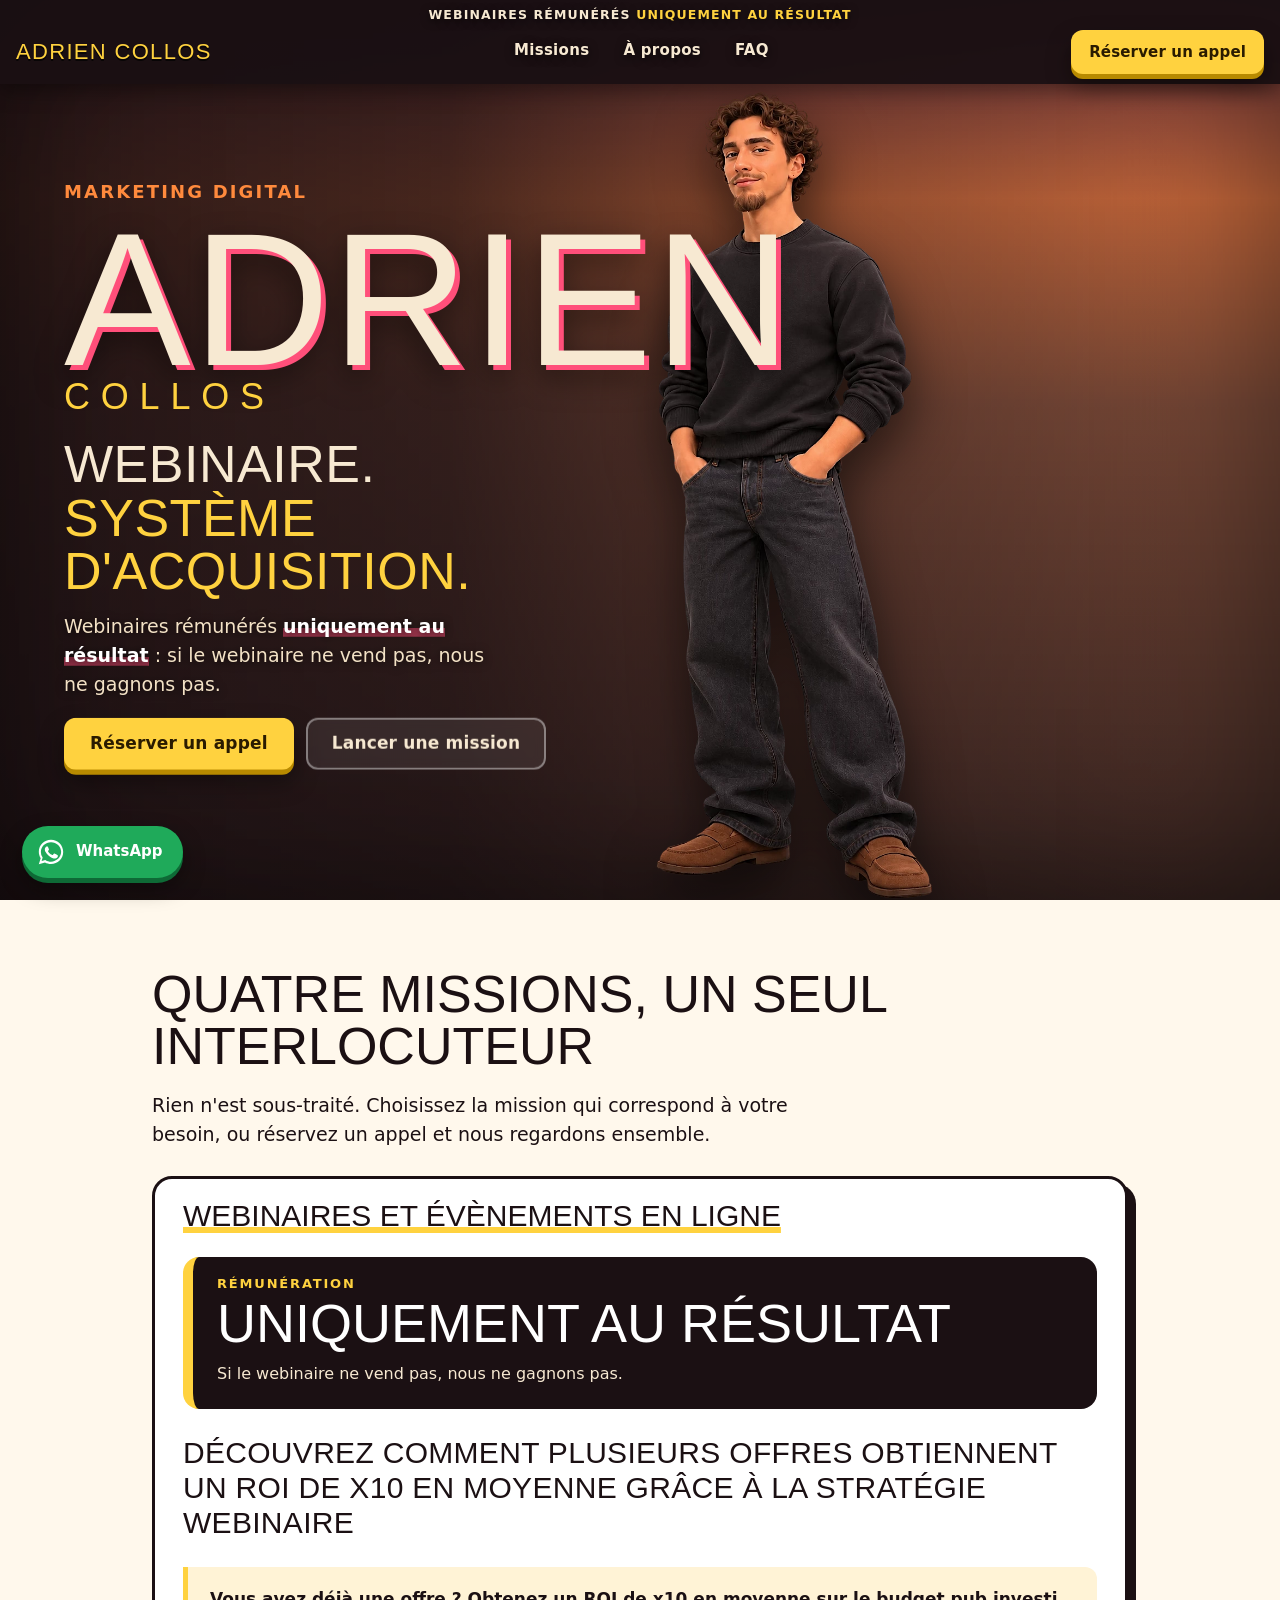
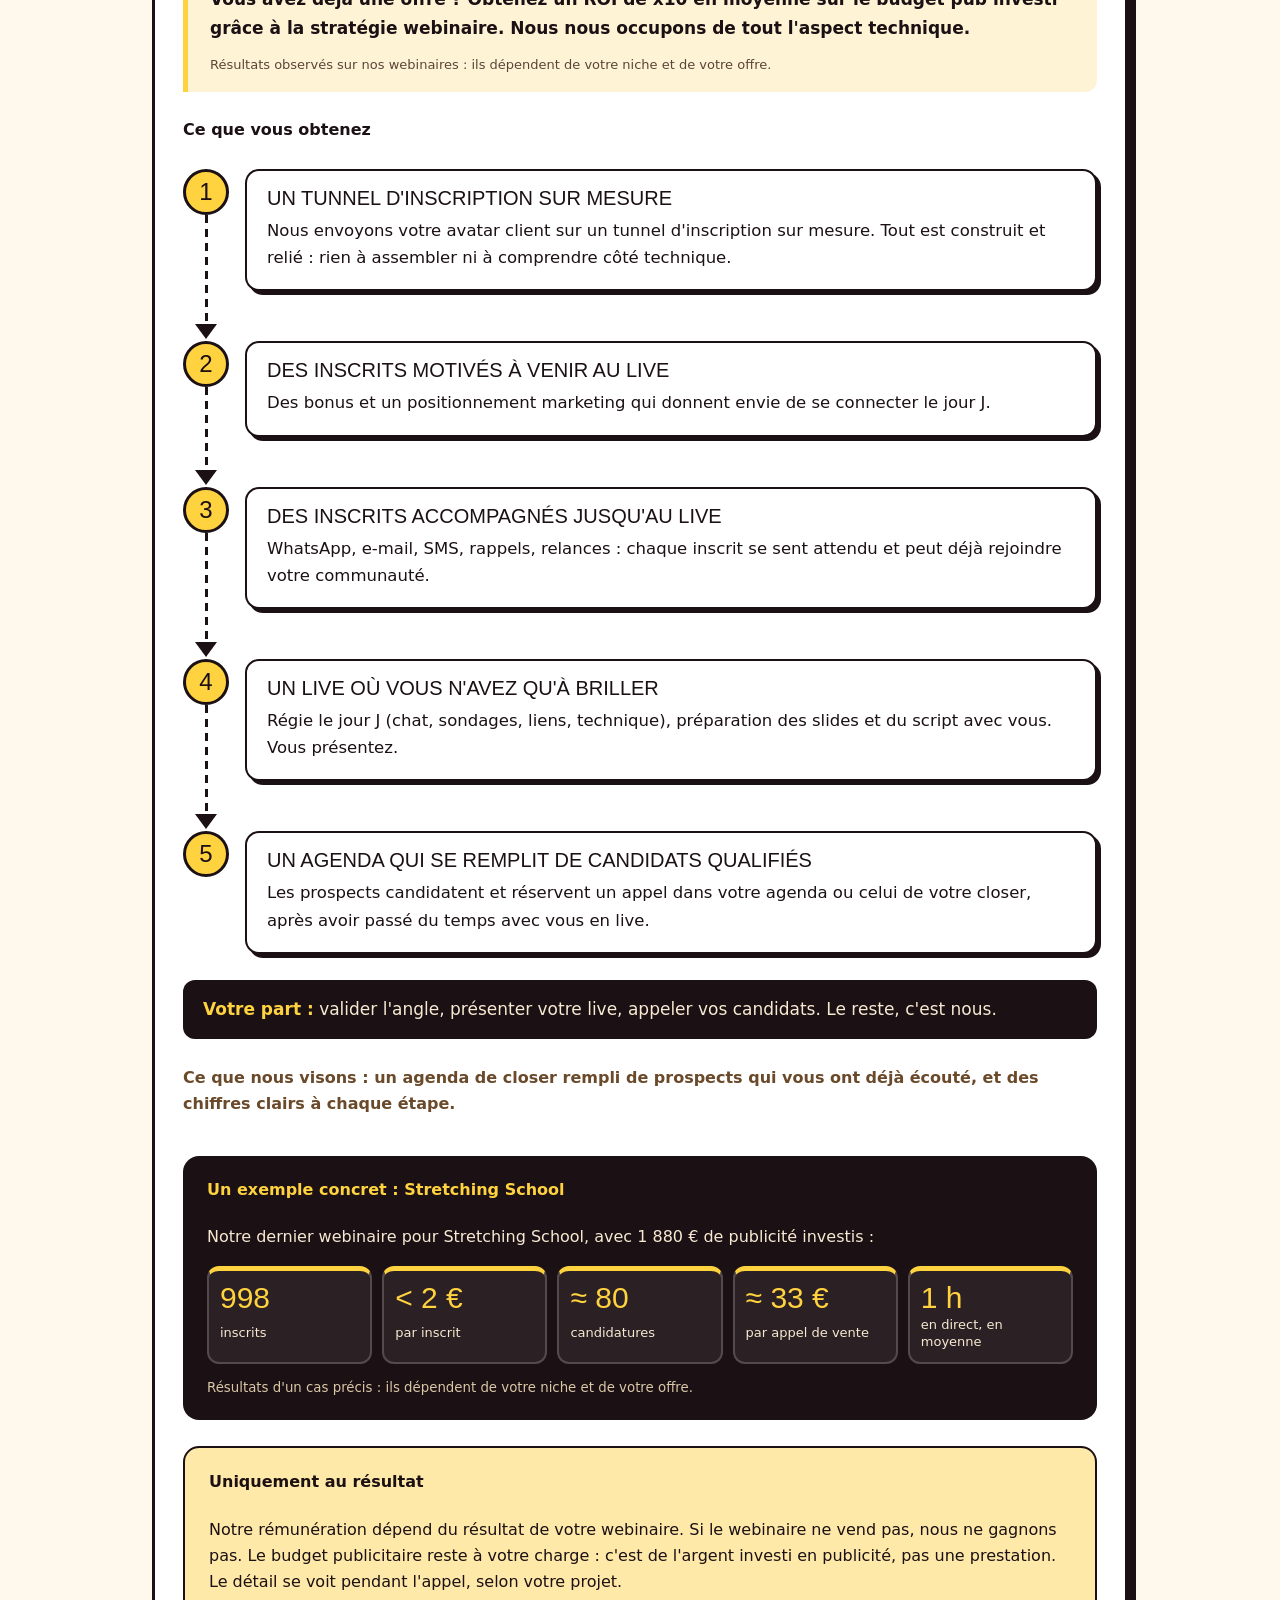
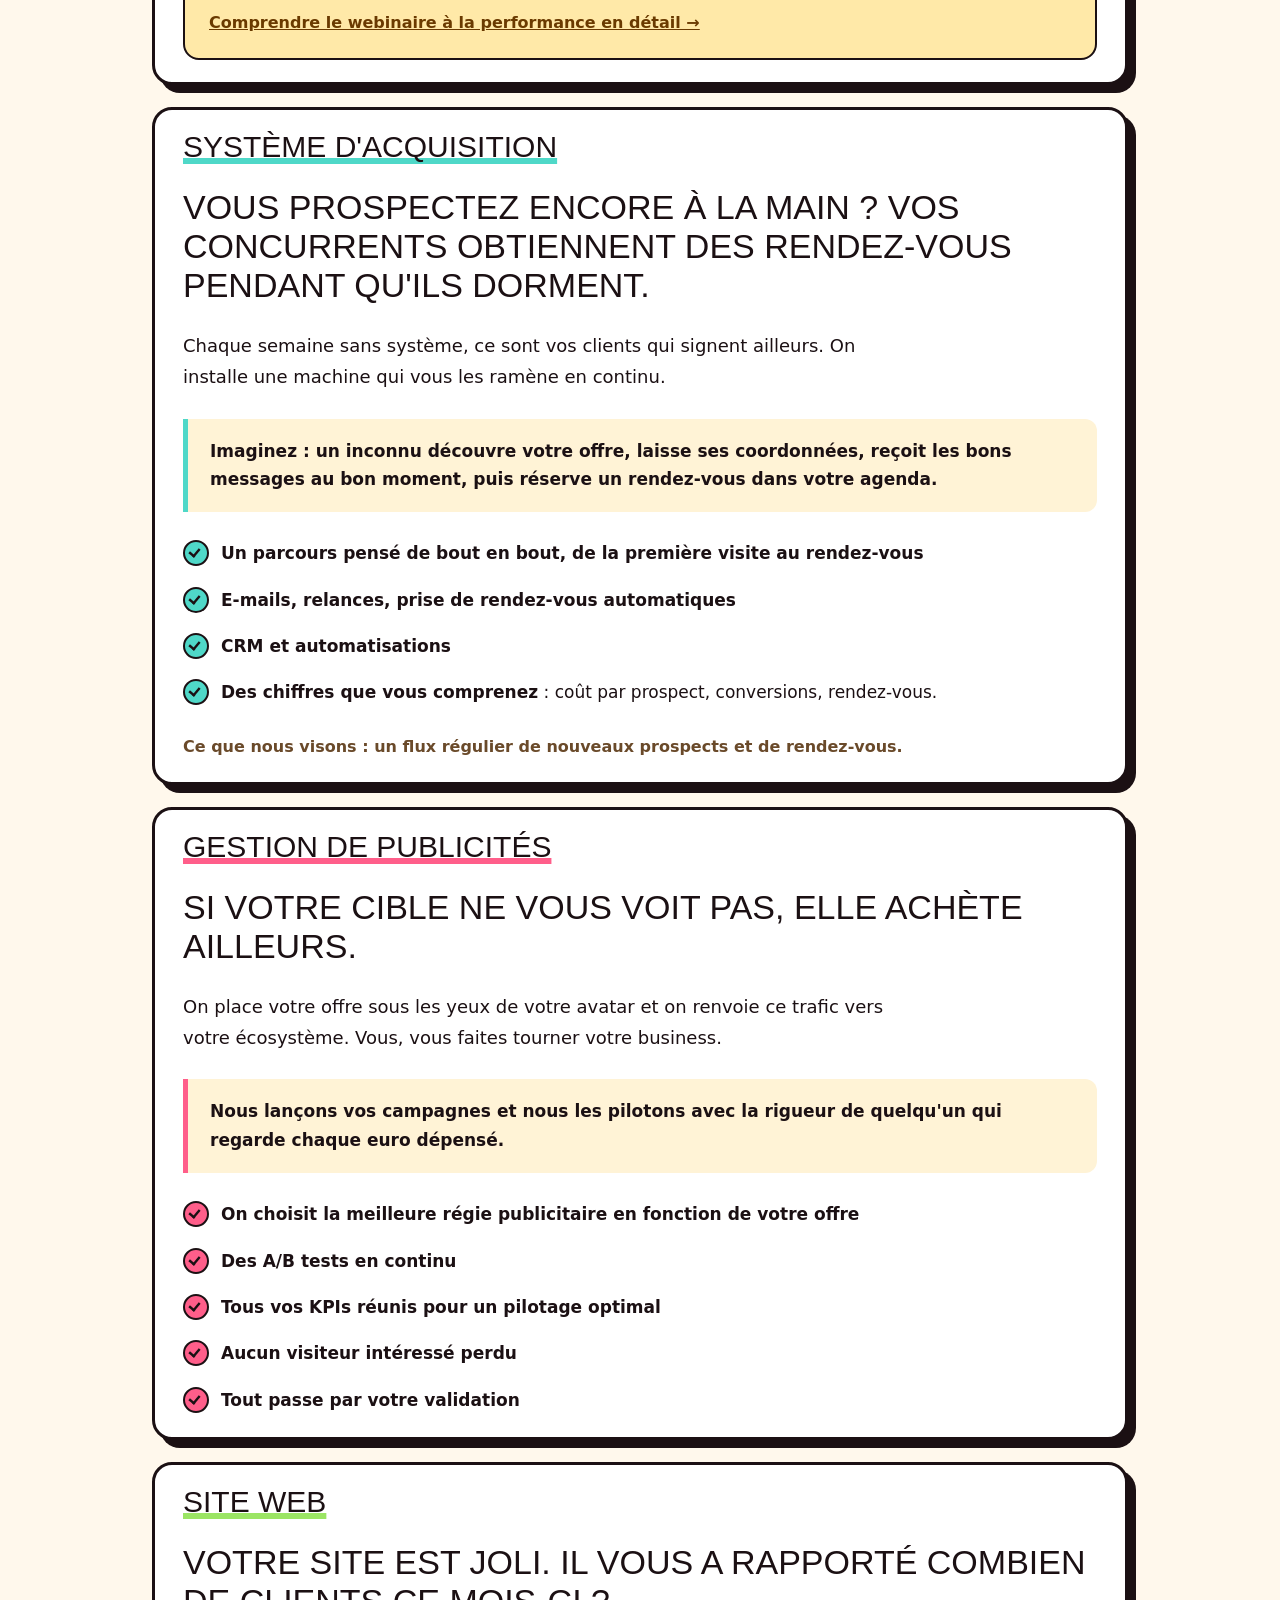
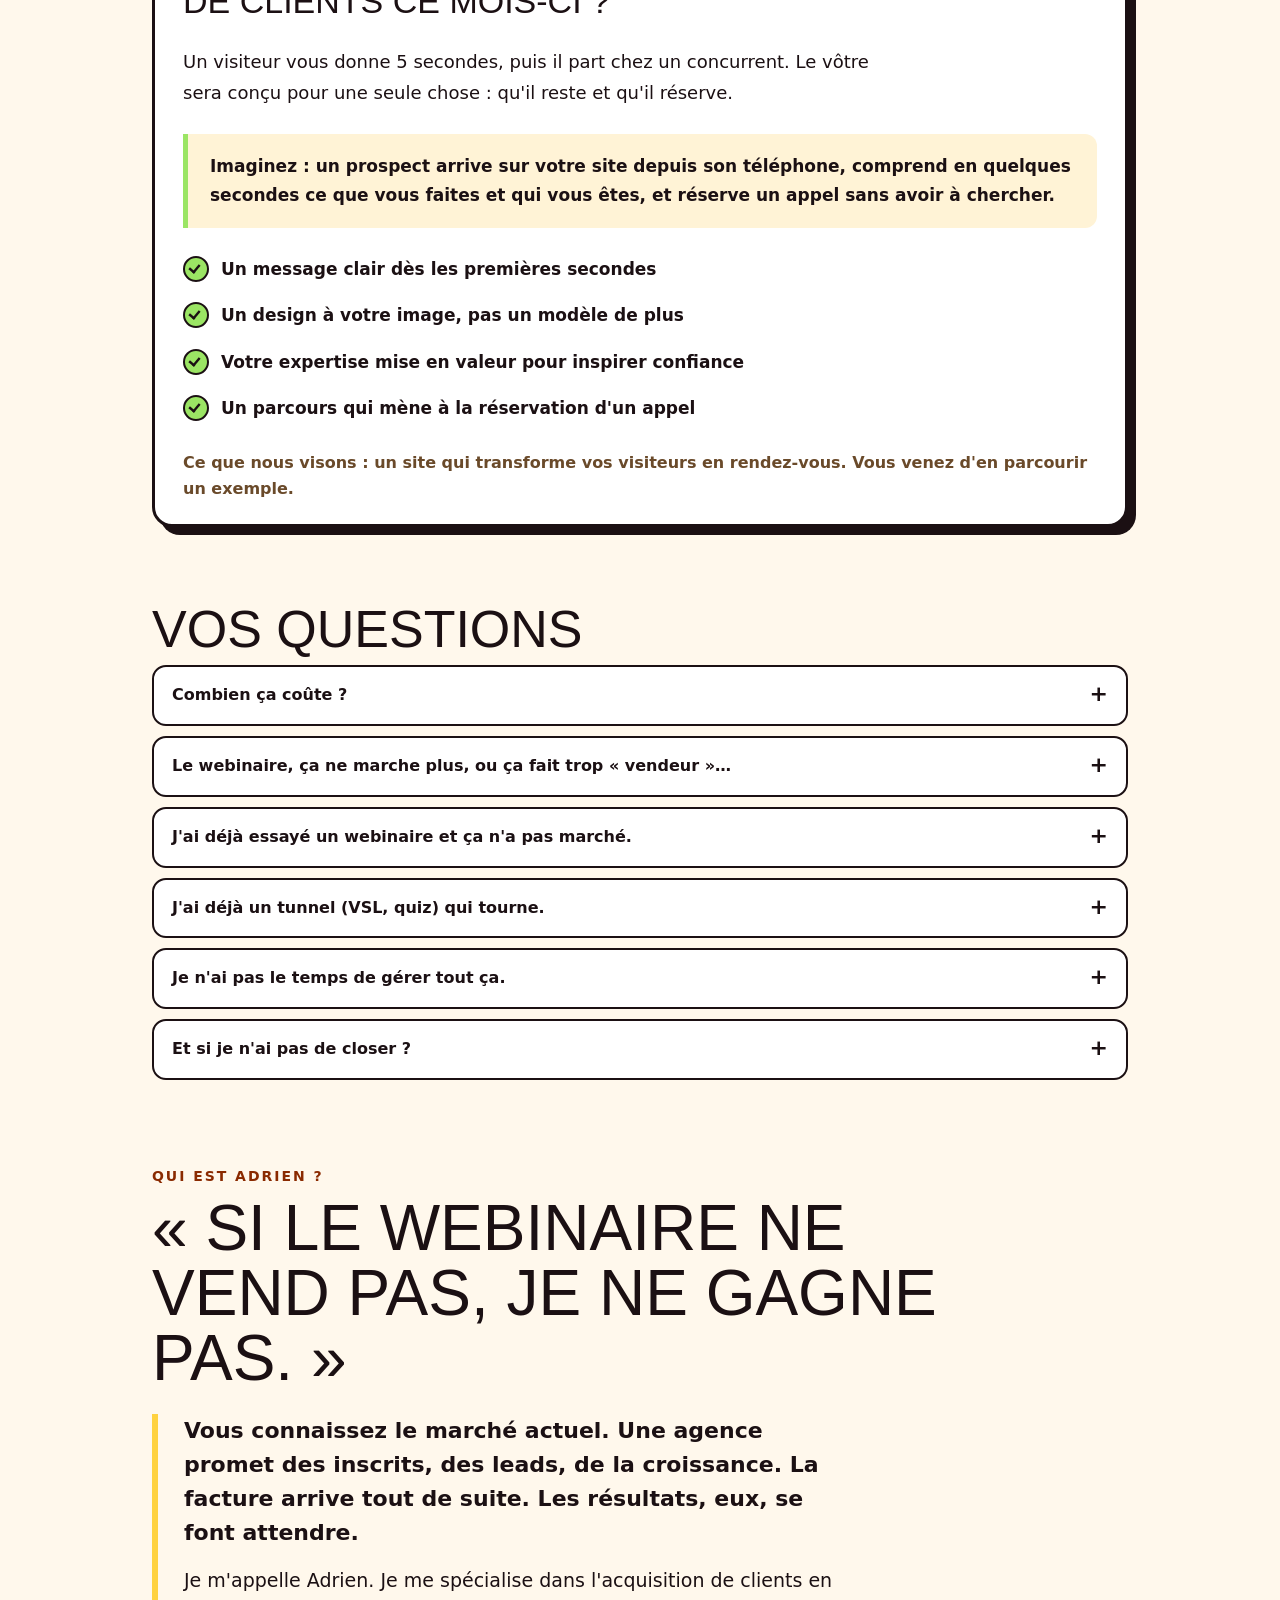
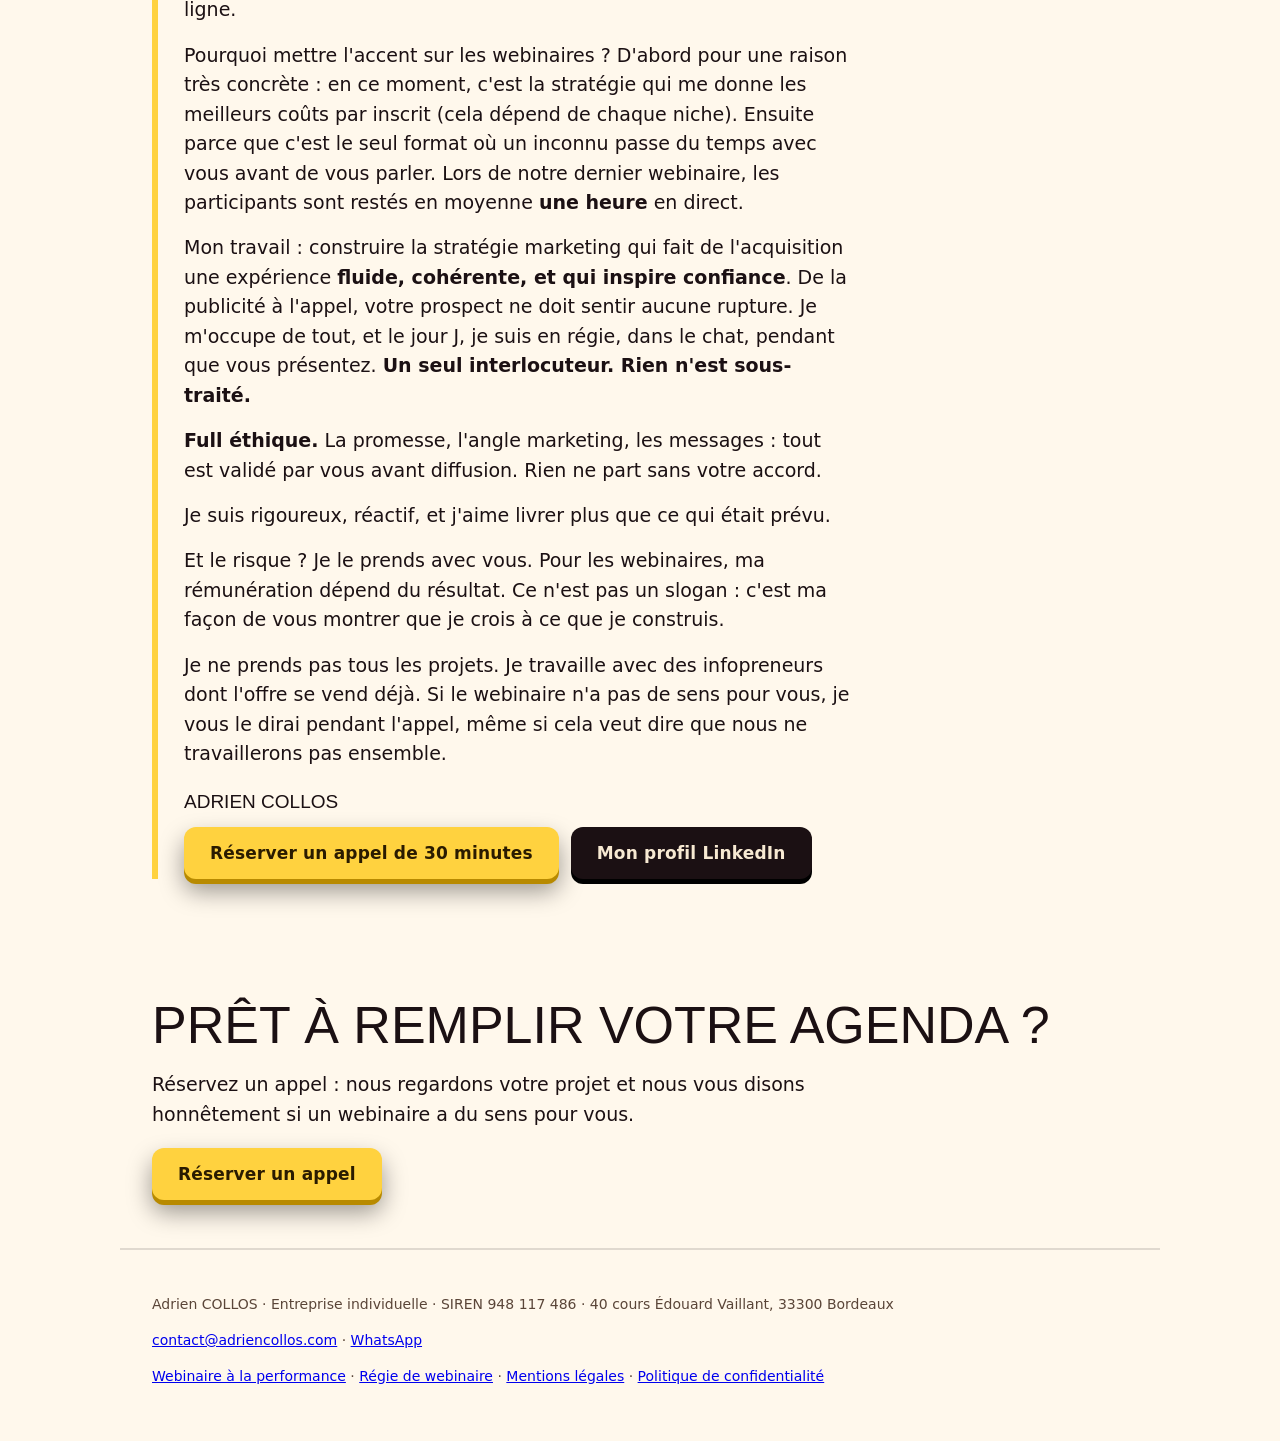
==== commit 81dc850d: "Lien LinkedIn : nouvelle URL personnalisée du profil Co-Authored-By: Claude Sonnet 5.5 <noreply@anth" ====
--- a/index.html
+++ b/index.html
@@ -46,7 +46,7 @@
    "url": "https://adriencollos.com/",
    "jobTitle": "Spécialiste de l'acquisition de clients en ligne",
    "sameAs": [
-    "https://www.linkedin.com/in/adrien-collos-795b80221/"
+    "https://www.linkedin.com/in/adrien-collos/"
    ],
    "worksFor": {
     "@id": "https://adriencollos.com/#entreprise"
@@ -330,7 +330,7 @@
       <p>Et le risque&nbsp;? Je le prends avec vous. Pour les webinaires, ma rémunération dépend du résultat. Ce n'est pas un slogan&nbsp;: c'est ma façon de vous montrer que je crois à ce que je construis.</p>
       <p>Je ne prends pas tous les projets. Je travaille avec des infopreneurs dont l'offre se vend déjà. Si le webinaire n'a pas de sens pour vous, je vous le dirai pendant l'appel, même si cela veut dire que nous ne travaillerons pas ensemble.</p>
       <p class="about-sign">Adrien COLLOS</p>
-      <p class="about-cta"><a class="btn btn-primary" href="reserver.html">Réserver un appel de 30&nbsp;minutes</a> <a class="btn btn-dark" href="https://www.linkedin.com/in/adrien-collos-795b80221/" target="_blank" rel="noopener">Mon profil LinkedIn</a></p>
+      <p class="about-cta"><a class="btn btn-primary" href="reserver.html">Réserver un appel de 30&nbsp;minutes</a> <a class="btn btn-dark" href="https://www.linkedin.com/in/adrien-collos/" target="_blank" rel="noopener">Mon profil LinkedIn</a></p>
     </div>
   </section>
 
